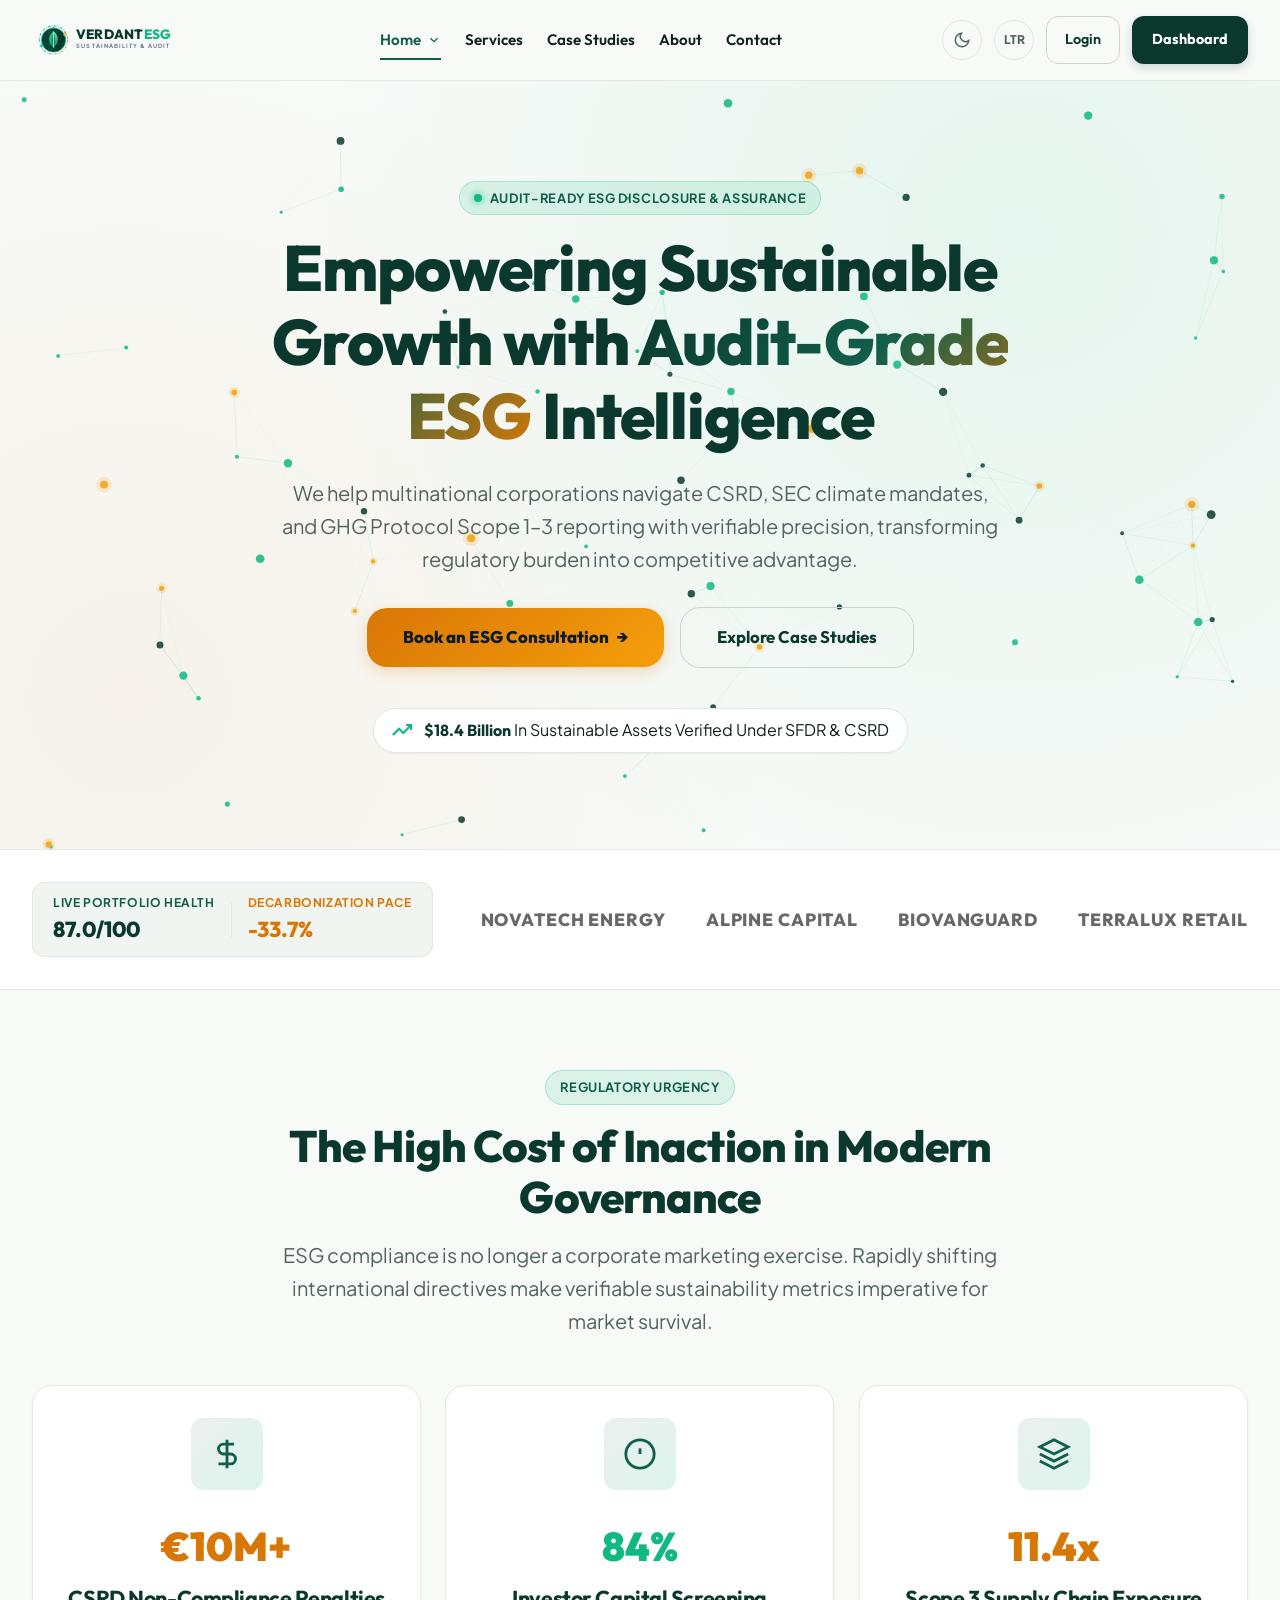
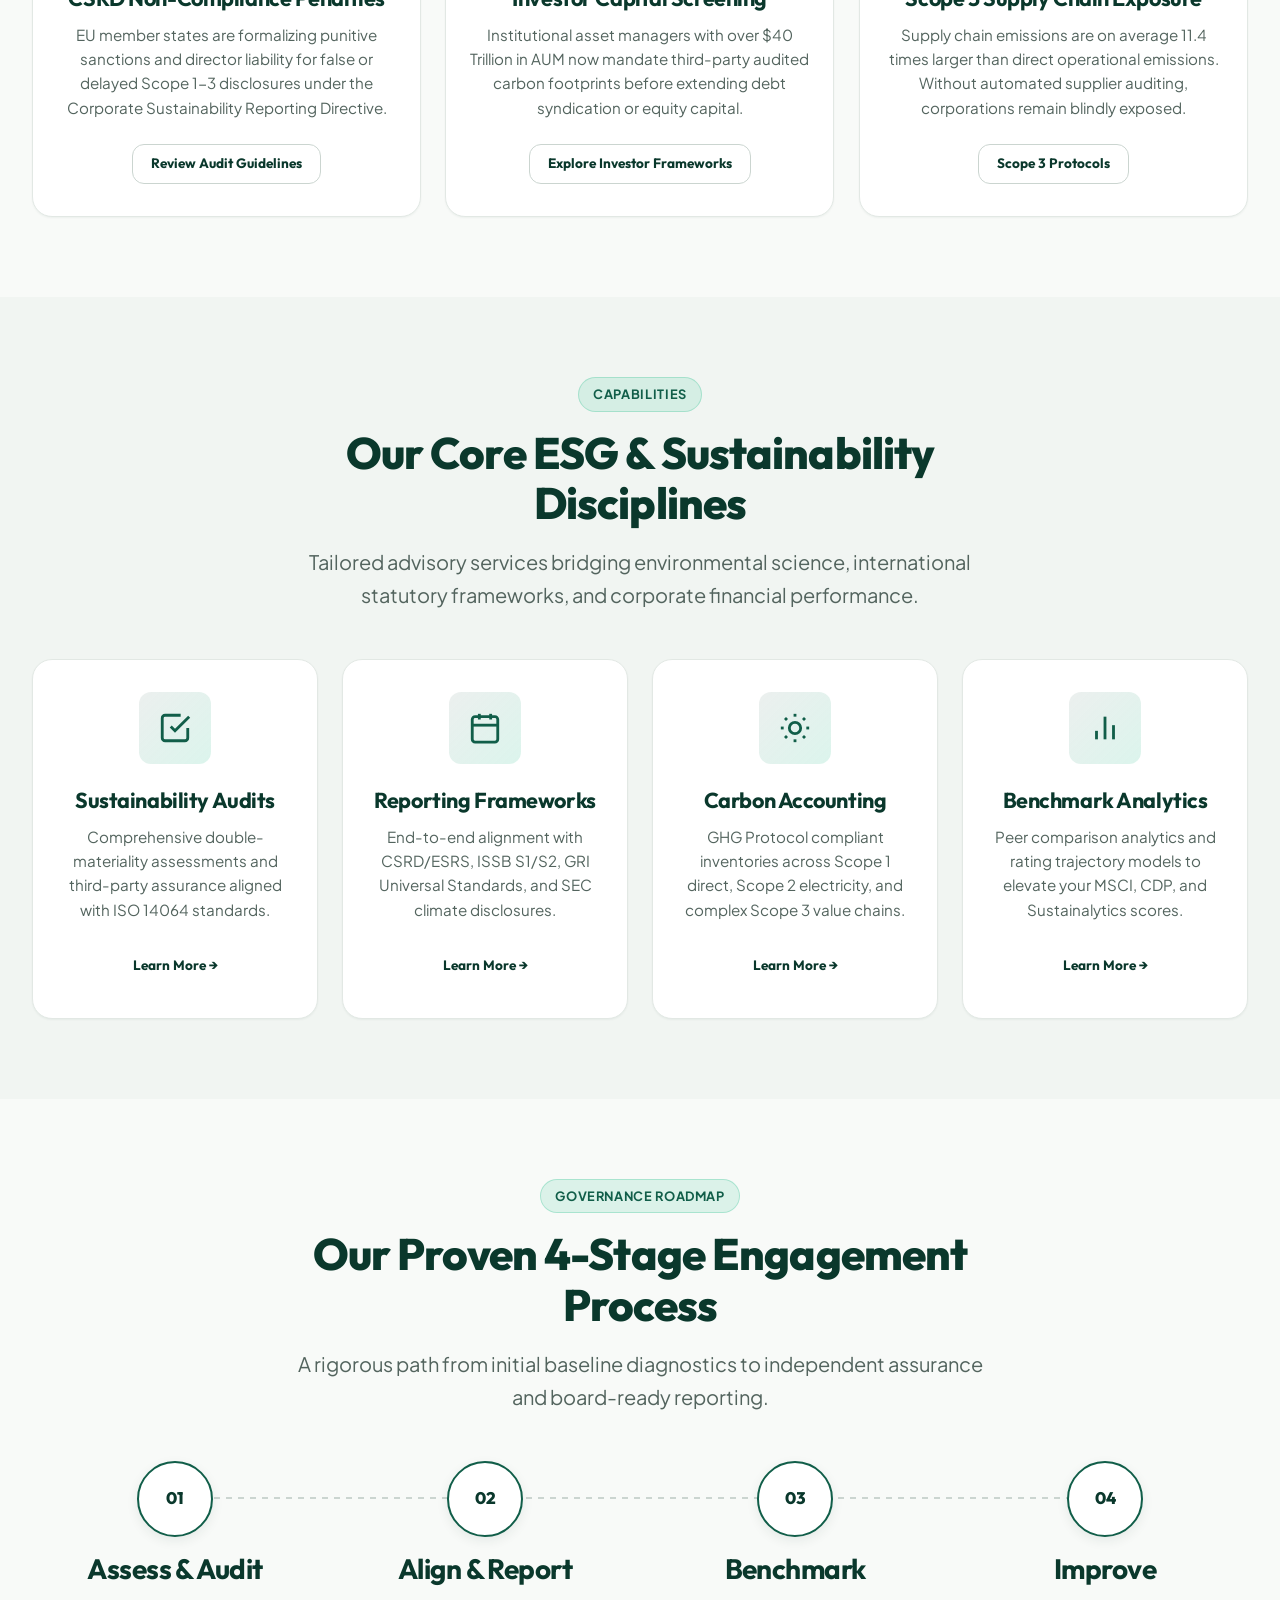
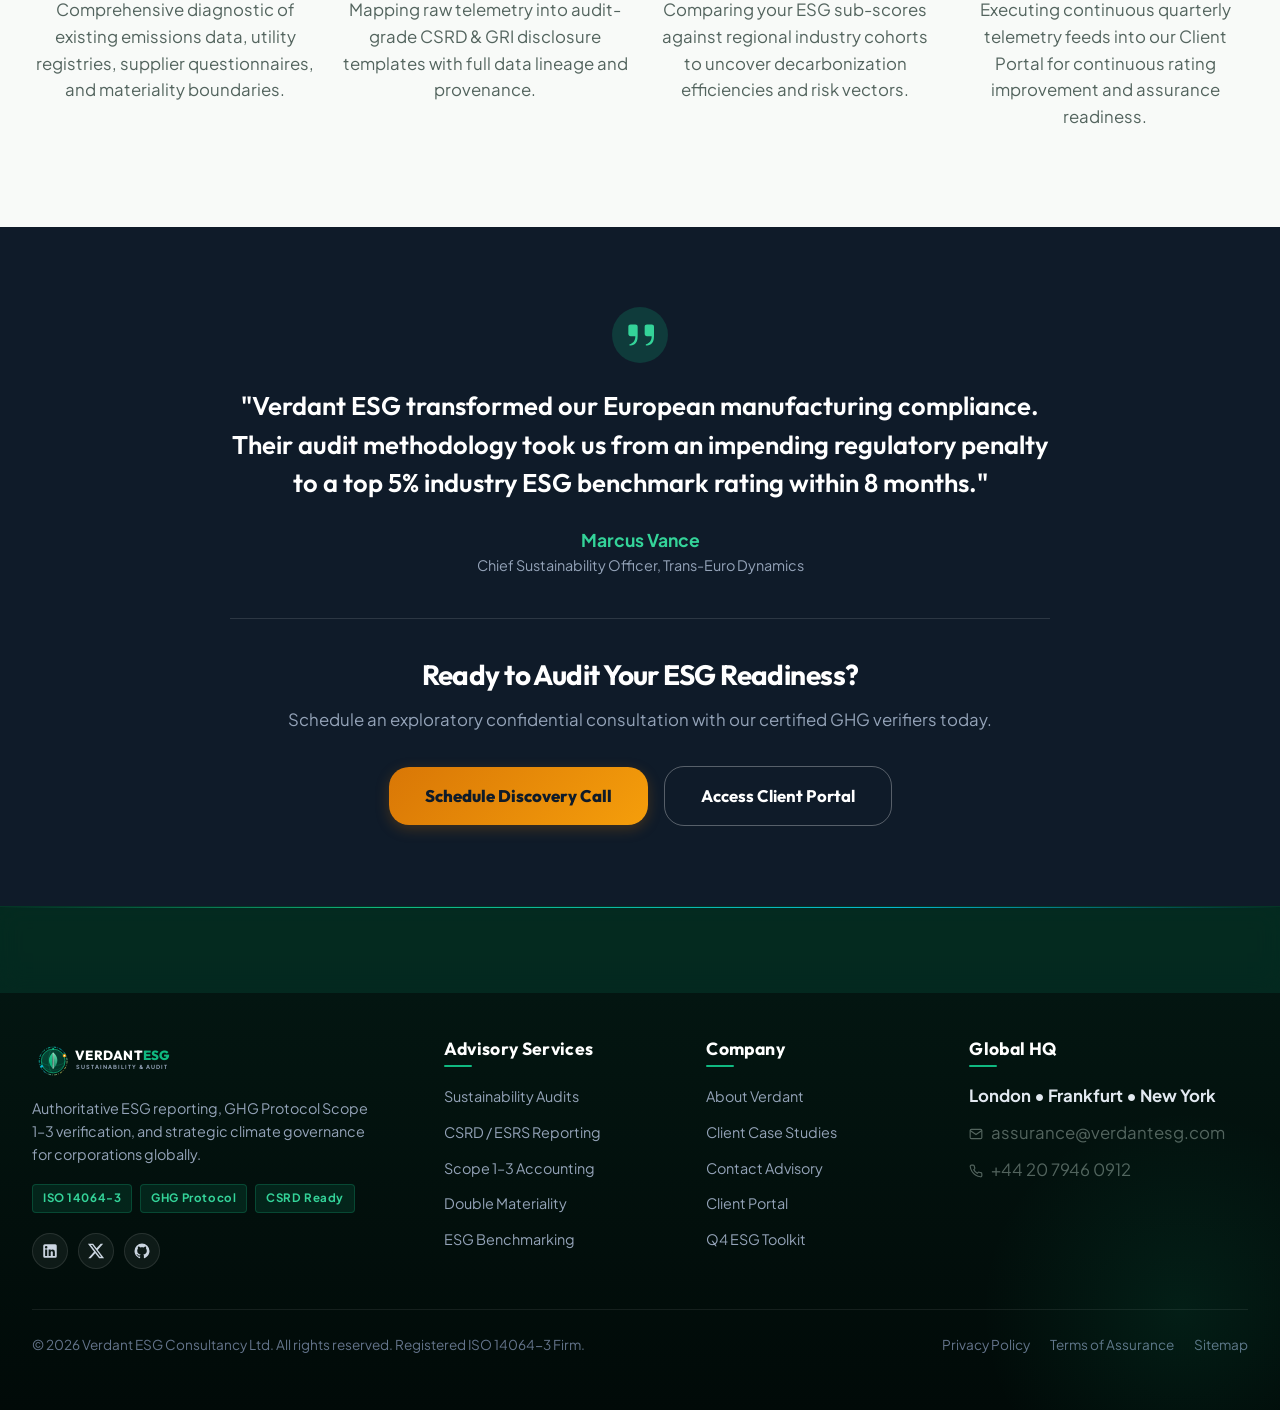
==== index.html @ 06926736 "1" ====
<!DOCTYPE html>
<html lang="en">
<head>
  <meta charset="UTF-8">
  <meta name="viewport" content="width=device-width, initial-scale=1.0">
  <title>Verdant ESG — Sustainability Auditing &amp; Corporate Climate Reporting</title>
  <meta name="description" content="Verdant ESG provides audit-grade sustainability reporting, GHG Protocol Scope 1-3 carbon accounting, CSRD compliance, and ESG rating enhancement for global enterprises.">
  <meta name="keywords" content="ESG consultancy, sustainability audit, CSRD reporting, carbon accounting, GHG protocol, ESG rating">
  
  <!-- Favicon & Brand Icons -->
  <link rel="icon" type="image/png" href="assets/images/logo.png">
  
  <!-- CSS Stylesheets -->
  <link rel="stylesheet" href="assets/css/style.css">
  <link rel="stylesheet" href="assets/css/dark-mode.css">
  <link rel="stylesheet" href="assets/css/rtl.css">
  
  <!-- JSON-LD Structured Data for ProfessionalService -->
  <script type="application/ld+json">
  {
    "@context": "https://schema.org",
    "@type": "ProfessionalService",
    "name": "Verdant ESG Consultancy",
    "image": "assets/images/hero_boardroom.jpg",
    "description": "Global ESG and sustainability reporting consultancy specializing in CSRD, SEC climate disclosure, and GHG Protocol assurance.",
    "address": {
      "@type": "PostalAddress",
      "addressLocality": "London",
      "addressCountry": "UK"
    },
    "serviceType": ["Sustainability Audits", "CSRD Framework Alignment", "Scope 1-3 Carbon Accounting", "ESG Benchmark Analytics"]
  }
  </script>
</head>
<body>

  <!-- ========================================================================
       1. STRICT NAVBAR: MAX 4-5 LINKS + LOGIN + DASHBOARD CTA
       ======================================================================== -->
  <header class="site-header" id="mainHeader">
    <div class="container navbar">
      <!-- Brand Logo -->
      <a href="index.html" class="navbar-brand" aria-label="Verdant ESG Home">
        <svg viewBox="0 0 280 64" width="180" height="42" fill="none" xmlns="http://www.w3.org/2000/svg">
          <defs>
            <linearGradient id="hdrGlobeGrad" x1="0" y1="0" x2="44" y2="44" gradientUnits="userSpaceOnUse">
              <stop offset="0%" stop-color="#064E3B"/>
              <stop offset="100%" stop-color="#022C22"/>
            </linearGradient>
            <linearGradient id="hdrLeaf1" x1="12" y1="8" x2="32" y2="36" gradientUnits="userSpaceOnUse">
              <stop offset="0%" stop-color="#34D399"/>
              <stop offset="50%" stop-color="#10B981"/>
              <stop offset="100%" stop-color="#059669"/>
            </linearGradient>
            <linearGradient id="hdrLeaf2" x1="22" y1="8" x2="22" y2="36" gradientUnits="userSpaceOnUse">
              <stop offset="0%" stop-color="#6EE7B7"/>
              <stop offset="100%" stop-color="#047857"/>
            </linearGradient>
            <linearGradient id="hdrOrbitGrad" x1="0" y1="0" x2="44" y2="44" gradientUnits="userSpaceOnUse">
              <stop offset="0%" stop-color="#10B981"/>
              <stop offset="50%" stop-color="#06B6D4"/>
              <stop offset="100%" stop-color="#F59E0B"/>
            </linearGradient>
          </defs>
          <g transform="translate(10, 10)">
            <circle cx="22" cy="22" r="21" stroke="url(#hdrOrbitGrad)" stroke-width="1.5" stroke-dasharray="4 2 1 2" opacity="0.9"/>
            <ellipse cx="22" cy="22" rx="21" ry="8" stroke="#10B981" stroke-width="1" stroke-dasharray="2 3" transform="rotate(-25 22 22)" opacity="0.6"/>
            <circle cx="22" cy="22" r="18" fill="url(#hdrGlobeGrad)" stroke="#10B981" stroke-width="1"/>
            <path d="M 4 22 A 18 7 0 0 0 40 22" fill="none" stroke="#10B981" stroke-width="0.75" opacity="0.4"/>
            <path d="M 4 22 A 18 14 0 0 0 40 22" fill="none" stroke="#10B981" stroke-width="0.75" opacity="0.3"/>
            <path d="M 22 4 A 7 18 0 0 0 22 40" fill="none" stroke="#10B981" stroke-width="0.75" opacity="0.4"/>
            <path d="M 22 9 C 14 15 13 25 22 34 C 20 28 20 18 22 9 Z" fill="url(#hdrLeaf1)"/>
            <path d="M 22 9 C 30 15 31 25 22 34 C 24 28 24 18 22 9 Z" fill="url(#hdrLeaf2)"/>
            <path d="M 22 10 V 33" stroke="#ECFDF5" stroke-width="1.2" stroke-linecap="round"/>
            <circle cx="39" cy="14" r="2.5" fill="#F59E0B"/>
            <circle cx="39" cy="14" r="1" fill="#FFFFFF"/>
            <circle cx="5" cy="30" r="1.8" fill="#06B6D4"/>
            <circle cx="22" cy="4" r="1.5" fill="#10B981"/>
          </g>
          <text x="65" y="30" font-family="'Outfit', 'Inter', sans-serif" font-size="20" font-weight="800" fill="currentColor" letter-spacing="0.02em" class="brand-text-main">VERDANT<tspan fill="#10B981">ESG</tspan></text>
          <text x="66" y="44" font-family="'Plus Jakarta Sans', sans-serif" font-size="8.5" font-weight="700" fill="#64748B" letter-spacing="0.18em">SUSTAINABILITY &amp; AUDIT</text>
        </svg>
      </a>

      <!-- STRICT Nav Links (Max 4-5) -->
      <nav class="nav-menu" aria-label="Primary Navigation">
        <!-- Home Dropdown (To easily toggle between Home 1 & Home 2) -->
        <div class="nav-dropdown">
          <a href="index.html" class="nav-link active dropdown-trigger" aria-haspopup="true">
            Home
            <svg width="14" height="14" viewBox="0 0 24 24" fill="none" stroke="currentColor" stroke-width="2">
              <polyline points="6 9 12 15 18 9"></polyline>
            </svg>
          </a>
          <div class="dropdown-menu">
            <a href="index.html" class="dropdown-item active">Home 1</a>
            <a href="home-2.html" class="dropdown-item">Home 2</a>
          </div>
        </div>

        <a href="services.html" class="nav-link">Services</a>
        <a href="case-studies.html" class="nav-link">Case Studies</a>
        <a href="about.html" class="nav-link">About</a>
        <a href="contact.html" class="nav-link">Contact</a>
      </nav>

      <!-- Distinct Action Buttons -->
      <div class="nav-actions">
        <!-- Theme Switch -->
        <button class="utility-btn js-theme-toggle" aria-label="Toggle Theme" title="Toggle Light/Dark Theme">
          <svg class="icon-moon" width="18" height="18" viewBox="0 0 24 24" fill="none" stroke="currentColor" stroke-width="2">
            <path d="M21 12.79A9 9 0 1 1 11.21 3 7 7 0 0 0 21 12.79z"></path>
          </svg>
          <svg class="icon-sun" width="18" height="18" viewBox="0 0 24 24" fill="none" stroke="currentColor" stroke-width="2" style="display:none;">
            <circle cx="12" cy="12" r="5"></circle>
            <line x1="12" y1="1" x2="12" y2="3"></line>
            <line x1="12" y1="21" x2="12" y2="23"></line>
            <line x1="4.22" y1="4.22" x2="5.64" y2="5.64"></line>
            <line x1="18.36" y1="18.36" x2="19.78" y2="19.78"></line>
            <line x1="1" y1="12" x2="3" y2="12"></line>
            <line x1="21" y1="12" x2="23" y2="12"></line>
            <line x1="4.22" y1="19.78" x2="5.64" y2="18.36"></line>
            <line x1="18.36" y1="5.64" x2="19.78" y2="4.22"></line>
          </svg>
        </button>

        <!-- RTL Switch -->
        <button class="utility-btn js-rtl-toggle" aria-label="Toggle RTL" title="Toggle RTL Layout" style="font-weight: 800; font-size: 0.75rem;">
          LTR
        </button>

        <!-- Ghost Login -->
        <a href="login.html" class="btn btn-login">Login</a>

        <!-- Solid Dashboard CTA -->
        <a href="dashboard.html" class="btn btn-dashboard">Dashboard</a>

        <!-- Mobile Hamburger -->
        <button class="hamburger-btn" aria-label="Open Mobile Menu" aria-expanded="false">
          <span></span>
          <span></span>
          <span></span>
        </button>
      </div>
    </div>
  </header>

  <!-- Mobile Drawer Backdrop -->
  <div class="mobile-drawer-backdrop" id="mobileDrawerBackdrop">
    <div class="mobile-drawer" role="dialog" aria-modal="true" aria-label="Navigation Drawer">
      <div class="mobile-drawer-header">
        <span style="font-family: var(--font-display); font-weight: 800; color: var(--color-primary);">VERDANT ESG</span>
        <button class="utility-btn js-drawer-close" aria-label="Close Menu">✕</button>
      </div>
      <div class="mobile-nav-links">
        <a href="index.html" class="mobile-nav-link">Home (Version 1)</a>
        <a href="home-2.html" class="mobile-nav-link">Home (Version 2)</a>
        <a href="services.html" class="mobile-nav-link">Services</a>
        <a href="case-studies.html" class="mobile-nav-link">Case Studies</a>
        <a href="about.html" class="mobile-nav-link">About Us</a>
        <a href="contact.html" class="mobile-nav-link">Contact</a>
      </div>
      <!-- Pinned Bottom Buttons -->
      <div class="mobile-drawer-footer">
        <a href="login.html" class="btn btn-outline" style="width: 100%;">Client Login</a>
        <a href="dashboard.html" class="btn btn-primary" style="width: 100%;">Client Dashboard</a>
      </div>
    </div>
  </div>

  <main>
    <!-- ========================================================================
         SECTION 1: HERO (FULL-BLEED DATA/IMPACT HEADLINE + 3D CARBON CANVAS)
         ======================================================================== -->
    <section class="hero-home-1">
      <div class="hero-canvas-container">
        <canvas id="carbonCanvas" class="hero-canvas"></canvas>
      </div>

      <div class="container hero-content">
        <div class="badge">
          <span class="badge-dot"></span>
          Audit-Ready ESG Disclosure &amp; Assurance
        </div>

        <h1>
          Empowering Sustainable Growth with <span class="text-gradient">Audit-Grade ESG</span> Intelligence
        </h1>

        <p class="lead-text" style="margin-left: auto; margin-right: auto;">
          We help multinational corporations navigate CSRD, SEC climate mandates, and GHG Protocol Scope 1–3 reporting with verifiable precision, transforming regulatory burden into competitive advantage.
        </p>

        <div class="btn-group">
          <a href="contact.html" class="btn btn-accent btn-lg">
            Book an ESG Consultation
            <span class="icon-arrow-right">→</span>
          </a>
          <a href="case-studies.html" class="btn btn-outline btn-lg">
            Explore Case Studies
          </a>
        </div>

        <!-- Dynamic ESG Impact Badge -->
        <div class="hero-stats-badge">
          <svg width="20" height="20" viewBox="0 0 24 24" fill="none" stroke="#10B981" stroke-width="2.5">
            <polyline points="23 6 13.5 15.5 8.5 10.5 1 18"></polyline>
            <polyline points="17 6 23 6 23 12"></polyline>
          </svg>
          <span>
            <strong>$18.4 Billion</strong> In Sustainable Assets Verified Under SFDR &amp; CSRD
          </span>
        </div>
      </div>
    </section>

    <!-- ========================================================================
         SECTION 2: TRUST BAR / CLIENT LOGOS + ESG SCORE TICKER
         ======================================================================== -->
    <section class="trust-bar" aria-label="Trust & Industry Verification">
      <div class="container trust-wrapper">
        <!-- Live-feeling ESG Score Ticker -->
        <div class="trust-ticker">
          <div style="display: flex; flex-direction: column;">
            <span style="font-size: 0.75rem; text-transform: uppercase; font-weight: 700; color: var(--color-primary-light); letter-spacing: 0.05em;">Live Portfolio Health</span>
            <span class="ticker-val" data-counter="88.4" data-decimals="1" data-suffix="/100">88.4/100</span>
          </div>
          <div style="height: 36px; width: 1px; background: var(--color-border);"></div>
          <div style="display: flex; flex-direction: column;">
            <span style="font-size: 0.75rem; text-transform: uppercase; font-weight: 700; color: var(--color-accent); letter-spacing: 0.05em;">Decarbonization Pace</span>
            <span class="ticker-val" style="color: var(--color-accent);" data-counter="34.2" data-decimals="1" data-prefix="-" data-suffix="%">-34.2%</span>
          </div>
        </div>

        <!-- Industry Client Placeholders -->
        <div class="trust-logos">
          <div class="logo-item">NOVATECH ENERGY</div>
          <div class="logo-item">ALPINE CAPITAL</div>
          <div class="logo-item">BIOVANGUARD</div>
          <div class="logo-item">TERRALUX RETAIL</div>
        </div>
      </div>
    </section>

    <!-- ========================================================================
         SECTION 3: WHY ESG COMPLIANCE MATTERS (3D TILT STAT CARDS)
         ======================================================================== -->
    <section class="section">
      <div class="container">
        <div class="section-header">
          <div class="badge">Regulatory Urgency</div>
          <h2>The High Cost of Inaction in Modern Governance</h2>
          <p class="lead-text" style="margin-left: auto; margin-right: auto;">
            ESG compliance is no longer a corporate marketing exercise. Rapidly shifting international directives make verifiable sustainability metrics imperative for market survival.
          </p>
        </div>

        <div class="card-grid card-grid-3">
          <!-- Stat Card 1 -->
          <div class="esg-card tilt-card">
            <div class="card-icon">
              <svg viewBox="0 0 24 24" fill="none" stroke="currentColor" stroke-width="2">
                <path d="M12 2v20M17 5H9.5a3.5 3.5 0 0 0 0 7h5a3.5 3.5 0 0 1 0 7H6"></path>
              </svg>
            </div>
            <div style="font-family: var(--font-display); font-size: 2.5rem; font-weight: 900; color: var(--color-accent); margin-bottom: 8px;">
              €10M+
            </div>
            <h3>CSRD Non-Compliance Penalties</h3>
            <p>
              EU member states are formalizing punitive sanctions and director liability for false or delayed Scope 1-3 disclosures under the Corporate Sustainability Reporting Directive.
            </p>
            <a href="services.html" class="btn btn-outline btn-sm">Review Audit Guidelines</a>
          </div>

          <!-- Stat Card 2 -->
          <div class="esg-card tilt-card">
            <div class="card-icon">
              <svg viewBox="0 0 24 24" fill="none" stroke="currentColor" stroke-width="2">
                <circle cx="12" cy="12" r="10"></circle>
                <line x1="12" y1="8" x2="12" y2="12"></line>
                <line x1="12" y1="16" x2="12.01" y2="16"></line>
              </svg>
            </div>
            <div style="font-family: var(--font-display); font-size: 2.5rem; font-weight: 900; color: var(--color-primary-glow); margin-bottom: 8px;">
              84%
            </div>
            <h3>Investor Capital Screening</h3>
            <p>
              Institutional asset managers with over $40 Trillion in AUM now mandate third-party audited carbon footprints before extending debt syndication or equity capital.
            </p>
            <a href="services.html" class="btn btn-outline btn-sm">Explore Investor Frameworks</a>
          </div>

          <!-- Stat Card 3 -->
          <div class="esg-card tilt-card">
            <div class="card-icon">
              <svg viewBox="0 0 24 24" fill="none" stroke="currentColor" stroke-width="2">
                <polygon points="12 2 2 7 12 12 22 7 12 2"></polygon>
                <polyline points="2 17 12 22 22 17"></polyline>
                <polyline points="2 12 12 17 22 12"></polyline>
              </svg>
            </div>
            <div style="font-family: var(--font-display); font-size: 2.5rem; font-weight: 900; color: var(--color-accent); margin-bottom: 8px;">
              11.4x
            </div>
            <h3>Scope 3 Supply Chain Exposure</h3>
            <p>
              Supply chain emissions are on average 11.4 times larger than direct operational emissions. Without automated supplier auditing, corporations remain blindly exposed.
            </p>
            <a href="services.html" class="btn btn-outline btn-sm">Scope 3 Protocols</a>
          </div>
        </div>
      </div>
    </section>

    <!-- ========================================================================
         SECTION 4: CORE EXPERTISE (3D TILT CARDS, CENTER-ALIGNED)
         ======================================================================== -->
    <section class="section section-subtle">
      <div class="container">
        <div class="section-header">
          <div class="badge">Capabilities</div>
          <h2>Our Core ESG &amp; Sustainability Disciplines</h2>
          <p class="lead-text" style="margin-left: auto; margin-right: auto;">
            Tailored advisory services bridging environmental science, international statutory frameworks, and corporate financial performance.
          </p>
        </div>

        <div class="card-grid card-grid-4">
          <!-- Card 1 -->
          <div class="esg-card tilt-card">
            <div class="card-icon">
              <svg viewBox="0 0 24 24" fill="none" stroke="currentColor" stroke-width="2">
                <path d="M9 11l3 3L22 4"></path>
                <path d="M21 12v7a2 2 0 0 1-2 2H5a2 2 0 0 1-2-2V5a2 2 0 0 1 2-2h11"></path>
              </svg>
            </div>
            <h3>Sustainability Audits</h3>
            <p>Comprehensive double-materiality assessments and third-party assurance aligned with ISO 14064 standards.</p>
            <a href="services.html" class="btn btn-ghost btn-sm">Learn More →</a>
          </div>

          <!-- Card 2 -->
          <div class="esg-card tilt-card">
            <div class="card-icon">
              <svg viewBox="0 0 24 24" fill="none" stroke="currentColor" stroke-width="2">
                <rect x="3" y="4" width="18" height="18" rx="2" ry="2"></rect>
                <line x1="16" y1="2" x2="16" y2="6"></line>
                <line x1="8" y1="2" x2="8" y2="6"></line>
                <line x1="3" y1="10" x2="21" y2="10"></line>
              </svg>
            </div>
            <h3>Reporting Frameworks</h3>
            <p>End-to-end alignment with CSRD/ESRS, ISSB S1/S2, GRI Universal Standards, and SEC climate disclosures.</p>
            <a href="services.html" class="btn btn-ghost btn-sm">Learn More →</a>
          </div>

          <!-- Card 3 -->
          <div class="esg-card tilt-card">
            <div class="card-icon">
              <svg viewBox="0 0 24 24" fill="none" stroke="currentColor" stroke-width="2">
                <circle cx="12" cy="12" r="4"></circle>
                <path d="M12 2v2"></path>
                <path d="M12 20v2"></path>
                <path d="M4.93 4.93l1.41 1.41"></path>
                <path d="M17.66 17.66l1.41 1.41"></path>
                <path d="M2 12h2"></path>
                <path d="M20 12h2"></path>
                <path d="M6.34 17.66l-1.41 1.41"></path>
                <path d="M19.07 4.93l-1.41 1.41"></path>
              </svg>
            </div>
            <h3>Carbon Accounting</h3>
            <p>GHG Protocol compliant inventories across Scope 1 direct, Scope 2 electricity, and complex Scope 3 value chains.</p>
            <a href="services.html" class="btn btn-ghost btn-sm">Learn More →</a>
          </div>

          <!-- Card 4 -->
          <div class="esg-card tilt-card">
            <div class="card-icon">
              <svg viewBox="0 0 24 24" fill="none" stroke="currentColor" stroke-width="2">
                <line x1="18" y1="20" x2="18" y2="10"></line>
                <line x1="12" y1="20" x2="12" y2="4"></line>
                <line x1="6" y1="20" x2="6" y2="14"></line>
              </svg>
            </div>
            <h3>Benchmark Analytics</h3>
            <p>Peer comparison analytics and rating trajectory models to elevate your MSCI, CDP, and Sustainalytics scores.</p>
            <a href="services.html" class="btn btn-ghost btn-sm">Learn More →</a>
          </div>
        </div>
      </div>
    </section>

    <!-- ========================================================================
         SECTION 5: PROCESS / HOW WE WORK (TIMELINE)
         ======================================================================== -->
    <section class="section">
      <div class="container">
        <div class="section-header">
          <div class="badge">Governance Roadmap</div>
          <h2>Our Proven 4-Stage Engagement Process</h2>
          <p class="lead-text" style="margin-left: auto; margin-right: auto;">
            A rigorous path from initial baseline diagnostics to independent assurance and board-ready reporting.
          </p>
        </div>

        <div class="timeline-process">
          <!-- Step 1 -->
          <div class="timeline-step">
            <div class="step-num">01</div>
            <h3>Assess &amp; Audit</h3>
            <p>Comprehensive diagnostic of existing emissions data, utility registries, supplier questionnaires, and materiality boundaries.</p>
          </div>

          <!-- Step 2 -->
          <div class="timeline-step">
            <div class="step-num">02</div>
            <h3>Align &amp; Report</h3>
            <p>Mapping raw telemetry into audit-grade CSRD &amp; GRI disclosure templates with full data lineage and provenance.</p>
          </div>

          <!-- Step 3 -->
          <div class="timeline-step">
            <div class="step-num">03</div>
            <h3>Benchmark</h3>
            <p>Comparing your ESG sub-scores against regional industry cohorts to uncover decarbonization efficiencies and risk vectors.</p>
          </div>

          <!-- Step 4 -->
          <div class="timeline-step">
            <div class="step-num">04</div>
            <h3>Improve</h3>
            <p>Executing continuous quarterly telemetry feeds into our Client Portal for continuous rating improvement and assurance readiness.</p>
          </div>
        </div>
      </div>
    </section>

    <!-- ========================================================================
         SECTION 6: CTA + TESTIMONIAL STRIP
         ======================================================================== -->
    <section class="section section-dark">
      <div class="container">
        <div style="max-width: 820px; margin: 0 auto; text-align: center;">
          <!-- Quote Icon -->
          <div style="width: 56px; height: 56px; border-radius: 50%; background: rgba(16, 185, 129, 0.2); display: flex; align-items: center; justify-content: center; margin: 0 auto 24px auto;">
            <svg width="28" height="28" viewBox="0 0 24 24" fill="#34D399">
              <path d="M3 21c3 0 7-1 7-8V5c0-1.25-.75-2-2-2H4c-1.25 0-2 .75-2 2v6c0 1.25.75 2 2 2h4c0 4-2 6-5 7v1zm14 0c3 0 7-1 7-8V5c0-1.25-.75-2-2-2h-4c-1.25 0-2 .75-2 2v6c0 1.25.75 2 2 2h4c0 4-2 6-5 7v1z"/>
            </svg>
          </div>

          <blockquote style="font-size: clamp(1.25rem, 2vw, 1.65rem); font-family: var(--font-display); font-weight: 600; line-height: 1.5; color: #FFFFFF; margin-bottom: 24px;">
            "Verdant ESG transformed our European manufacturing compliance. Their audit methodology took us from an impending regulatory penalty to a top 5% industry ESG benchmark rating within 8 months."
          </blockquote>

          <div style="margin-bottom: 40px;">
            <div style="font-weight: 700; color: #34D399; font-size: 1.1rem;">Marcus Vance</div>
            <div style="font-size: 0.9rem; color: #94A3B8;">Chief Sustainability Officer, Trans-Euro Dynamics</div>
          </div>

          <div style="border-top: 1px solid rgba(255, 255, 255, 0.12); padding-top: 40px;">
            <h3 style="color: #FFFFFF; margin-bottom: 16px;">Ready to Audit Your ESG Readiness?</h3>
            <p style="color: #94A3B8; margin-bottom: 32px;">Schedule an exploratory confidential consultation with our certified GHG verifiers today.</p>
            <div class="btn-group" style="justify-content: center;">
              <a href="contact.html" class="btn btn-accent btn-lg">Schedule Discovery Call</a>
              <a href="login.html" class="btn btn-outline btn-lg" style="border-color: rgba(255,255,255,0.3); color: #FFFFFF;">Access Client Portal</a>
            </div>
          </div>
        </div>
      </div>
    </section>
  </main>

  <!-- ========================================================================
       FOOTER
       ======================================================================== -->
    <footer class="site-footer">
    <div class="footer-top-bar">
      <div class="container footer-top-wrapper">
        <div class="footer-status-pill">
          <span class="status-dot"></span>
          <span>GHQ Engine: <strong>Live &amp; Verified</strong></span>
        </div>
        <div class="footer-newsletter-box">
          <div class="newsletter-text">
            <strong>Subscribe to ESG Regulatory Briefs</strong>
            <span>Monthly updates on EU CSRD, SEC &amp; ISSB frameworks.</span>
          </div>
          <form class="newsletter-form js-validate-form">
            <input type="email" placeholder="Enter work email..." required class="form-control footer-input">
            <button type="submit" class="btn btn-accent btn-sm">Subscribe</button>
          </form>
        </div>
      </div>
    </div>

    <div class="container footer-main">
      <div class="footer-grid">
        <!-- Brand Column -->
        <div class="footer-brand-col">
          <a href="index.html" class="navbar-brand footer-logo">
            <svg viewBox="0 0 280 64" width="160" height="38" fill="none" xmlns="http://www.w3.org/2000/svg">
          <defs>
            <linearGradient id="ftrGlobeGrad" x1="0" y1="0" x2="44" y2="44" gradientUnits="userSpaceOnUse">
              <stop offset="0%" stop-color="#064E3B"/>
              <stop offset="100%" stop-color="#022C22"/>
            </linearGradient>
            <linearGradient id="ftrLeaf1" x1="12" y1="8" x2="32" y2="36" gradientUnits="userSpaceOnUse">
              <stop offset="0%" stop-color="#34D399"/>
              <stop offset="50%" stop-color="#10B981"/>
              <stop offset="100%" stop-color="#059669"/>
            </linearGradient>
            <linearGradient id="ftrLeaf2" x1="22" y1="8" x2="22" y2="36" gradientUnits="userSpaceOnUse">
              <stop offset="0%" stop-color="#6EE7B7"/>
              <stop offset="100%" stop-color="#047857"/>
            </linearGradient>
            <linearGradient id="ftrOrbitGrad" x1="0" y1="0" x2="44" y2="44" gradientUnits="userSpaceOnUse">
              <stop offset="0%" stop-color="#10B981"/>
              <stop offset="50%" stop-color="#06B6D4"/>
              <stop offset="100%" stop-color="#F59E0B"/>
            </linearGradient>
          </defs>
          <g transform="translate(10, 10)">
            <circle cx="22" cy="22" r="21" stroke="url(#ftrOrbitGrad)" stroke-width="1.5" stroke-dasharray="4 2 1 2" opacity="0.9"/>
            <ellipse cx="22" cy="22" rx="21" ry="8" stroke="#10B981" stroke-width="1" stroke-dasharray="2 3" transform="rotate(-25 22 22)" opacity="0.6"/>
            <circle cx="22" cy="22" r="18" fill="url(#ftrGlobeGrad)" stroke="#10B981" stroke-width="1"/>
            <path d="M 4 22 A 18 7 0 0 0 40 22" fill="none" stroke="#10B981" stroke-width="0.75" opacity="0.4"/>
            <path d="M 4 22 A 18 14 0 0 0 40 22" fill="none" stroke="#10B981" stroke-width="0.75" opacity="0.3"/>
            <path d="M 22 4 A 7 18 0 0 0 22 40" fill="none" stroke="#10B981" stroke-width="0.75" opacity="0.4"/>
            <path d="M 22 9 C 14 15 13 25 22 34 C 20 28 20 18 22 9 Z" fill="url(#ftrLeaf1)"/>
            <path d="M 22 9 C 30 15 31 25 22 34 C 24 28 24 18 22 9 Z" fill="url(#ftrLeaf2)"/>
            <path d="M 22 10 V 33" stroke="#ECFDF5" stroke-width="1.2" stroke-linecap="round"/>
            <circle cx="39" cy="14" r="2.5" fill="#F59E0B"/>
            <circle cx="39" cy="14" r="1" fill="#FFFFFF"/>
            <circle cx="5" cy="30" r="1.8" fill="#06B6D4"/>
            <circle cx="22" cy="4" r="1.5" fill="#10B981"/>
          </g>
          <text x="65" y="30" font-family="'Outfit', 'Inter', sans-serif" font-size="20" font-weight="800" fill="#FFFFFF" letter-spacing="0.02em">VERDANT<tspan fill="#10B981">ESG</tspan></text>
          <text x="66" y="44" font-family="'Plus Jakarta Sans', sans-serif" font-size="8.5" font-weight="700" fill="#94A3B8" letter-spacing="0.18em">SUSTAINABILITY &amp; AUDIT</text>
        </svg>
          </a>
          <p class="footer-desc">
            Authoritative ESG reporting, GHG Protocol Scope 1–3 verification, and strategic climate governance for corporations globally.
          </p>
          <div class="footer-badges">
            <span class="cert-badge">ISO 14064-3</span>
            <span class="cert-badge">GHG Protocol</span>
            <span class="cert-badge">CSRD Ready</span>
          </div>
          <div class="footer-socials">
            <a href="#" aria-label="LinkedIn" class="social-btn">
              <svg width="18" height="18" fill="currentColor" viewBox="0 0 24 24"><path d="M19 3a2 2 0 0 1 2 2v14a2 2 0 0 1-2 2H5a2 2 0 0 1-2-2V5a2 2 0 0 1 2-2h14m-.5 15.5v-5.3a3.26 3.26 0 0 0-3.26-3.26c-.85 0-1.84.52-2.28 1.3v-1.11h-2.79v8.37h2.79v-4.93c0-.77.62-1.4 1.39-1.4a1.4 1.4 0 0 1 1.4 1.4v4.93h2.75M6.88 8.56a1.68 1.68 0 0 0 1.68-1.68c0-.93-.75-1.69-1.68-1.69a1.69 1.69 0 0 0-1.69 1.69c0 .93.76 1.68 1.69 1.68m1.39 9.94v-8.37H5.5v8.37h2.77z"/></svg>
            </a>
            <a href="#" aria-label="Twitter/X" class="social-btn">
              <svg width="18" height="18" fill="currentColor" viewBox="0 0 24 24"><path d="M18.244 2.25h3.308l-7.227 8.26 8.502 11.24H16.17l-5.214-6.817L4.99 21.75H1.68l7.73-8.835L1.254 2.25H8.08l4.713 6.231zm-1.161 17.52h1.833L7.084 4.126H5.117z"/></svg>
            </a>
            <a href="#" aria-label="GitHub" class="social-btn">
              <svg width="18" height="18" fill="currentColor" viewBox="0 0 24 24"><path d="M12 2A10 10 0 0 0 2 12c0 4.42 2.87 8.17 6.84 9.5.5.08.66-.23.66-.5v-1.69c-2.77.6-3.36-1.34-3.36-1.34-.46-1.16-1.11-1.47-1.11-1.47-.91-.62.07-.6.07-.6 1 .07 1.53 1.03 1.53 1.03.87 1.52 2.34 1.07 2.91.83.1-.65.35-1.09.63-1.34-2.22-.25-4.55-1.11-4.55-4.92 0-1.11.38-2 1.03-2.71-.1-.25-.45-1.29.1-2.64 0 0 .84-.27 2.75 1.02.79-.22 1.65-.33 2.5-.33.85 0 1.71.11 2.5.33 1.91-1.29 2.75-1.02 2.75-1.02.55 1.35.2 2.39.1 2.64.65.71 1.03 1.6 1.03 2.71 0 3.82-2.34 4.66-4.57 4.91.36.31.69.92.69 1.85V21c0 .27.16.59.67.5C19.14 20.16 22 16.42 22 12A10 10 0 0 0 12 2z"/></svg>
            </a>
          </div>
        </div>

        <!-- Advisory Services -->
        <div class="footer-col">
          <h4 class="footer-heading">Advisory Services</h4>
          <ul class="footer-menu">
            <li><a href="services.html">Sustainability Audits</a></li>
            <li><a href="services.html">CSRD / ESRS Reporting</a></li>
            <li><a href="services.html">Scope 1–3 Accounting</a></li>
            <li><a href="services.html">Double Materiality</a></li>
            <li><a href="services.html">ESG Benchmarking</a></li>
          </ul>
        </div>

        <!-- Company -->
        <div class="footer-col">
          <h4 class="footer-heading">Company</h4>
          <ul class="footer-menu">
            <li><a href="about.html">About Verdant</a></li>
            <li><a href="case-studies.html">Client Case Studies</a></li>
            <li><a href="contact.html">Contact Advisory</a></li>
            <li><a href="login.html">Client Portal</a></li>
            <li><a href="coming-soon.html">Q4 ESG Toolkit</a></li>
          </ul>
        </div>

        <!-- Global HQ -->
        <div class="footer-col">
          <h4 class="footer-heading">Global HQ</h4>
          <div class="footer-contact-info">
            <p><strong>London • Frankfurt • New York</strong></p>
            <p><svg width="14" height="14" viewBox="0 0 24 24" fill="none" stroke="currentColor" stroke-width="2"><path d="M4 4h16c1.1 0 2 .9 2 2v12c0 1.1-.9 2-2 2H4c-1.1 0-2-.9-2-2V6c0-1.1.9-2 2-2z"></path><polyline points="22,6 12,13 2,6"></polyline></svg> assurance@verdantesg.com</p>
            <p><svg width="14" height="14" viewBox="0 0 24 24" fill="none" stroke="currentColor" stroke-width="2"><path d="M22 16.92v3a2 2 0 0 1-2.18 2 19.79 19.79 0 0 1-8.63-3.07 19.5 19.5 0 0 1-6-6 19.79 19.79 0 0 1-3.07-8.67A2 2 0 0 1 4.11 2h3a2 2 0 0 1 2 1.72 12.84 12.84 0 0 0 .7 2.81 2 2 0 0 1-.45 2.11L8.09 9.91a16 16 0 0 0 6 6l1.27-1.27a2 2 0 0 1 2.11-.45 12.84 12.84 0 0 0 2.81.7A2 2 0 0 1 22 16.92z"></path></svg> +44 20 7946 0912</p>
          </div>
        </div>
      </div>

      <div class="footer-bottom">
        <div class="footer-copy">
          &copy; 2026 Verdant ESG Consultancy Ltd. All rights reserved. Registered ISO 14064-3 Firm.
        </div>
        <div class="footer-bottom-links">
          <a href="404.html">Privacy Policy</a>
          <a href="404.html">Terms of Assurance</a>
          <a href="sitemap.xml">Sitemap</a>
          
        </div>
      </div>
    </div>
  </footer>

  <!-- Scripts -->
  <script src="assets/js/3d-effects.js"></script>
  <script src="assets/js/main.js"></script>
</body>
</html>
---- assets/css/style.css ----
/* ==========================================================================
   VERDANT ESG - SUSTAINABILITY & REPORTING CONSULTANCY DESIGN SYSTEM
   ========================================================================== */

@import url('https://fonts.googleapis.com/css2?family=Outfit:wght@400;500;600;700;800;900&family=Plus+Jakarta+Sans:ital,wght@0,400;0,500;0,600;0,700;1,400&display=swap');

:root {
  /* Core Brand Tokens */
  --color-primary: #0A382C;          /* Deep Forest Emerald */
  --color-primary-light: #115E49;    /* Vibrant Bio Green */
  --color-primary-glow: #10B981;     /* Active Bio Green Glow */
  --color-secondary: #0F1B29;        /* Slate Governance Navy */
  --color-secondary-light: #1E293B;  /* Slate Neutral */
  --color-accent: #D97706;           /* Warm Amber Action Gold */
  --color-accent-hover: #B45309;
  --color-accent-light: #FEF3C7;
  --color-accent-glow: #F59E0B;

  /* Surfaces & Backgrounds (Light Theme Default) */
  --color-bg: #F8FAF8;              /* Soft Organic Paper White */
  --color-surface: #FFFFFF;
  --color-surface-elevated: #FFFFFF;
  --color-surface-glass: rgba(255, 255, 255, 0.85);
  --color-surface-subtle: #F1F5F2;

  /* Text & Content */
  --color-text: #12201B;             /* Charcoal Deep Green */
  --color-text-muted: #53645E;       /* Muted Forest Gray */
  --color-text-subtle: #849690;
  --color-text-inverse: #FFFFFF;

  /* Borders & Dividers */
  --color-border: #E2E8E4;
  --color-border-hover: #CBD5D0;
  --color-border-focus: #10B981;

  /* Status Tokens */
  --color-success: #059669;
  --color-warning: #D97706;
  --color-error: #DC2626;
  --color-info: #0284C7;

  /* Typography */
  --font-display: 'Outfit', -apple-system, BlinkMacSystemFont, sans-serif;
  --font-body: 'Plus Jakarta Sans', -apple-system, BlinkMacSystemFont, sans-serif;

  /* Spacing Scale (8px base) */
  --space-1: 4px;
  --space-2: 8px;
  --space-3: 12px;
  --space-4: 16px;
  --space-5: 20px;
  --space-6: 24px;
  --space-8: 32px;
  --space-10: 40px;
  --space-12: 48px;
  --space-16: 64px;
  --space-20: 80px;
  --space-24: 96px;
  --space-32: 128px;

  /* Elevation Shadows */
  --shadow-sm: 0 1px 2px rgba(10, 56, 44, 0.05);
  --shadow-md: 0 4px 12px rgba(10, 56, 44, 0.08);
  --shadow-lg: 0 12px 32px rgba(10, 56, 44, 0.12);
  --shadow-xl: 0 20px 48px rgba(10, 56, 44, 0.16);
  --shadow-tilt: 0 25px 50px -12px rgba(10, 56, 44, 0.22);
  --shadow-inner: inset 0 2px 4px rgba(0, 0, 0, 0.04);

  /* Radii */
  --radius-sm: 6px;
  --radius-md: 12px;
  --radius-lg: 20px;
  --radius-xl: 28px;
  --radius-full: 9999px;

  /* Transitions */
  --transition-fast: 0.15s cubic-bezier(0.4, 0, 0.2, 1);
  --transition-normal: 0.25s cubic-bezier(0.4, 0, 0.2, 1);
  --transition-smooth: 0.4s cubic-bezier(0.16, 1, 0.3, 1);

  /* Container */
  --container-max: 1280px;
  --navbar-height: 80px;
}

/* ==========================================================================
   RESET & BASE STYLES
   ========================================================================== */
*, *::before, *::after {
  box-sizing: border-box;
  margin: 0;
  padding: 0;
}

html {
  font-size: 16px;
  scroll-behavior: smooth;
  -webkit-font-smoothing: antialiased;
  -moz-osx-font-smoothing: grayscale;
}

body {
  font-family: var(--font-body);
  background-color: var(--color-bg);
  color: var(--color-text);
  line-height: 1.6;
  min-height: 100vh;
  overflow-x: hidden;
  display: flex;
  flex-direction: column;
}

img, svg {
  max-width: 100%;
  height: auto;
  display: block;
}

a {
  color: inherit;
  text-decoration: none;
  transition: color var(--transition-fast);
}

button, input, select, textarea {
  font: inherit;
  color: inherit;
}

button {
  cursor: pointer;
  border: none;
  background: none;
}

ul, ol {
  list-style: none;
}

/* Typography Hierarchy */
h1, h2, h3, h4, h5, h6 {
  font-family: var(--font-display);
  color: var(--color-primary);
  line-height: 1.15;
  font-weight: 700;
  letter-spacing: -0.02em;
}

h1 {
  font-size: clamp(2.25rem, 4.5vw + 1rem, 4rem);
  font-weight: 800;
  margin-bottom: var(--space-6);
}

h2 {
  font-size: clamp(1.85rem, 3vw + 0.8rem, 2.75rem);
  font-weight: 800;
  margin-bottom: var(--space-4);
}

h3 {
  font-size: clamp(1.35rem, 2vw + 0.5rem, 1.75rem);
  font-weight: 700;
  margin-bottom: var(--space-3);
}

h4 {
  font-size: 1.2rem;
  font-weight: 600;
  margin-bottom: var(--space-2);
}

p {
  margin-bottom: var(--space-4);
  color: var(--color-text-muted);
  font-size: 1.05rem;
}

.lead-text {
  font-size: clamp(1.1rem, 1.2vw + 0.5rem, 1.25rem);
  line-height: 1.65;
  color: var(--color-text-muted);
  max-width: 720px;
}

.text-accent {
  color: var(--color-accent);
}

.text-gradient {
  background: linear-gradient(135deg, var(--color-primary) 0%, var(--color-primary-light) 50%, var(--color-accent) 100%);
  -webkit-background-clip: text;
  -webkit-text-fill-color: transparent;
}

.badge {
  display: inline-flex;
  align-items: center;
  gap: var(--space-2);
  padding: 6px 14px;
  border-radius: var(--radius-full);
  font-size: 0.8rem;
  font-weight: 700;
  letter-spacing: 0.05em;
  text-transform: uppercase;
  background-color: rgba(16, 185, 129, 0.12);
  color: var(--color-primary-light);
  border: 1px solid rgba(16, 185, 129, 0.25);
  margin-bottom: var(--space-4);
}

.badge-dot {
  width: 8px;
  height: 8px;
  border-radius: 50%;
  background-color: var(--color-primary-glow);
  box-shadow: 0 0 8px var(--color-primary-glow);
  animation: pulse-dot 2s infinite ease-in-out;
}

@keyframes pulse-dot {
  0%, 100% { transform: scale(1); opacity: 1; }
  50% { transform: scale(1.4); opacity: 0.6; }
}

/* ==========================================================================
   CONTAINER & LAYOUT
   ========================================================================== */
.container {
  width: 100%;
  max-width: var(--container-max);
  margin-left: auto;
  margin-right: auto;
  padding-left: var(--space-6);
  padding-right: var(--space-6);
}

.section {
  padding-top: var(--space-20);
  padding-bottom: var(--space-20);
  position: relative;
}

.section-subtle {
  background-color: var(--color-surface-subtle);
}

.section-dark {
  background-color: var(--color-secondary);
  color: #F8FAF9;
}
.section-dark h2, .section-dark h3, .section-dark h4 {
  color: #FFFFFF;
}
.section-dark p {
  color: #94A3B8;
}

.section-header {
  text-align: center;
  max-width: 760px;
  margin: 0 auto var(--space-12) auto;
}

.section-header.text-left {
  text-align: left;
  margin-left: 0;
}

/* ==========================================================================
   BUTTONS & CTAs
   ========================================================================== */
.btn {
  display: inline-flex;
  align-items: center;
  justify-content: center;
  gap: var(--space-2);
  padding: 12px 26px;
  font-family: var(--font-display);
  font-size: 0.95rem;
  font-weight: 700;
  border-radius: var(--radius-md);
  transition: all var(--transition-normal);
  text-decoration: none;
  min-height: 48px; /* Strict 44px+ touch target */
  min-width: 48px;
  position: relative;
  overflow: hidden;
  white-space: nowrap;
}

.btn:focus-visible {
  outline: 2px solid var(--color-primary-glow);
  outline-offset: 3px;
}

.btn-primary {
  background: linear-gradient(135deg, var(--color-primary) 0%, var(--color-primary-light) 100%);
  color: #FFFFFF;
  box-shadow: 0 4px 14px rgba(10, 56, 44, 0.25);
}

.btn-primary:hover {
  transform: translateY(-2px);
  box-shadow: 0 8px 20px rgba(10, 56, 44, 0.35);
  color: #FFFFFF;
}

.btn-accent {
  background: linear-gradient(135deg, var(--color-accent) 0%, var(--color-accent-glow) 100%);
  color: #0F1B29;
  font-weight: 800;
  box-shadow: 0 4px 14px rgba(217, 119, 6, 0.25);
}

.btn-accent:hover {
  transform: translateY(-2px);
  box-shadow: 0 8px 20px rgba(217, 119, 6, 0.4);
  color: #0F1B29;
}

.btn-outline {
  border: 1.5px solid var(--color-border-hover);
  background-color: transparent;
  color: var(--color-primary);
}

.btn-outline:hover {
  background-color: rgba(10, 56, 44, 0.05);
  border-color: var(--color-primary);
  transform: translateY(-2px);
}

.btn-ghost {
  background: transparent;
  color: var(--color-primary);
  border: 1.5px solid transparent;
}

.btn-ghost:hover {
  background-color: rgba(10, 56, 44, 0.06);
}

.btn-sm {
  padding: 8px 18px;
  font-size: 0.85rem;
  min-height: 40px;
}

.btn-lg {
  padding: 16px 36px;
  font-size: 1.05rem;
  border-radius: var(--radius-lg);
}

.btn-group {
  display: flex;
  align-items: center;
  gap: var(--space-4);
  flex-wrap: wrap;
}

/* ==========================================================================
   NAVBAR (STRICT: MAX 4-5 LINKS + LOGIN + DASHBOARD CTA)
   ========================================================================== */
.site-header {
  position: sticky;
  top: 0;
  z-index: 1000;
  width: 100%;
  background-color: rgba(248, 250, 248, 0.92);
  backdrop-filter: blur(14px);
  -webkit-backdrop-filter: blur(14px);
  border-bottom: 1px solid var(--color-border);
  transition: all var(--transition-normal);
}

.site-header.scrolled {
  background-color: rgba(255, 255, 255, 0.96);
  box-shadow: var(--shadow-md);
  border-bottom-color: transparent;
}

.navbar {
  display: flex;
  align-items: center;
  justify-content: space-between;
  height: var(--navbar-height);
}

.navbar-brand {
  display: flex;
  align-items: center;
  gap: var(--space-3);
  text-decoration: none;
  font-family: var(--font-display);
  font-size: 1.35rem;
  font-weight: 800;
  color: var(--color-primary);
  flex-shrink: 0;
}

.navbar-brand svg {
  height: 44px;
  width: auto;
}

/* Strict Max 4-5 Navigation Links */
.nav-menu {
  display: flex;
  align-items: center;
  gap: var(--space-8);
}

.nav-link {
  font-family: var(--font-display);
  font-size: 0.95rem;
  font-weight: 600;
  color: var(--color-text);
  padding: var(--space-2) 0;
  position: relative;
  transition: color var(--transition-fast);
}

.nav-link::after {
  content: '';
  position: absolute;
  bottom: 0;
  left: 0;
  width: 0%;
  height: 2px;
  background-color: var(--color-primary-light);
  transition: width var(--transition-normal);
}

.nav-link:hover, .nav-link.active {
  color: var(--color-primary-light);
}

.nav-link:hover::after, .nav-link.active::after {
  width: 100%;
}

/* Nav Dropdown for Home Options */
.nav-dropdown {
  position: relative;
}

.dropdown-trigger {
  display: flex;
  align-items: center;
  gap: 6px;
}

.dropdown-menu {
  position: absolute;
  top: 100%;
  left: 0;
  min-width: 110px;
  background-color: var(--color-surface);
  border: 1px solid var(--color-border);
  border-radius: var(--radius-md);
  box-shadow: var(--shadow-lg);
  padding: 4px;
  display: none;
  flex-direction: column;
  gap: 2px;
  z-index: 1010;
  animation: dropdown-fade 0.2s ease forwards;
}

.nav-dropdown:hover .dropdown-menu,
.nav-dropdown:focus-within .dropdown-menu {
  display: flex;
}

@keyframes dropdown-fade {
  from { opacity: 0; transform: translateY(6px); }
  to { opacity: 1; transform: translateY(0); }
}

.dropdown-item {
  padding: 6px 12px;
  border-radius: var(--radius-sm);
  font-size: 0.875rem;
  font-weight: 600;
  color: var(--color-text);
  display: block;
  white-space: nowrap;
  transition: background var(--transition-fast), color var(--transition-fast);
}

.dropdown-item.active,
.dropdown-item:hover {
  background-color: rgba(16, 185, 129, 0.12);
  color: var(--color-primary);
  font-weight: 700;
}

/* Distinct Action Buttons */
.nav-actions {
  display: flex;
  align-items: center;
  gap: var(--space-3);
}

.nav-actions .btn-login {
  border: 1.5px solid var(--color-border-hover);
  color: var(--color-primary);
  padding: 8px 18px;
  border-radius: var(--radius-md);
  font-weight: 600;
  font-size: 0.9rem;
}

.nav-actions .btn-login:hover {
  border-color: var(--color-primary);
  background-color: rgba(10, 56, 44, 0.05);
}

.nav-actions .btn-dashboard {
  background: var(--color-primary);
  color: #FFFFFF;
  padding: 8px 20px;
  border-radius: var(--radius-md);
  font-weight: 700;
  font-size: 0.9rem;
  box-shadow: 0 4px 10px rgba(10, 56, 44, 0.18);
}

.nav-actions .btn-dashboard:hover {
  background: var(--color-primary-light);
  transform: translateY(-1px);
}

/* Utility Controls (Theme & RTL) */
.utility-btn {
  width: 40px;
  height: 40px;
  border-radius: 50%;
  border: 1px solid var(--color-border);
  display: flex;
  align-items: center;
  justify-content: center;
  color: var(--color-text-muted);
  transition: all var(--transition-fast);
}

.utility-btn:hover {
  color: var(--color-primary);
  border-color: var(--color-primary);
  background-color: var(--color-surface-subtle);
}

/* Hamburger Trigger */
.hamburger-btn {
  display: none;
  flex-direction: column;
  justify-content: center;
  gap: 5px;
  width: 44px;
  height: 44px;
  padding: 10px;
  border-radius: var(--radius-md);
  border: 1px solid var(--color-border);
  background: transparent;
}

.hamburger-btn span {
  display: block;
  height: 2px;
  width: 100%;
  background-color: var(--color-primary);
  border-radius: 2px;
  transition: all var(--transition-fast);
}

/* Mobile Navigation Drawer */
.mobile-drawer-backdrop {
  position: fixed;
  inset: 0;
  background-color: rgba(15, 27, 41, 0.6);
  backdrop-filter: blur(6px);
  z-index: 1050;
  opacity: 0;
  visibility: hidden;
  transition: all var(--transition-smooth);
}

.mobile-drawer-backdrop.active {
  opacity: 1;
  visibility: visible;
}

.mobile-drawer {
  position: fixed;
  top: 0;
  right: -320px;
  width: 320px;
  max-width: 85vw;
  height: 100vh;
  background-color: var(--color-surface);
  z-index: 1060;
  box-shadow: var(--shadow-xl);
  display: flex;
  flex-direction: column;
  transition: transform var(--transition-smooth);
}

.mobile-drawer-backdrop.active .mobile-drawer {
  transform: translateX(-320px);
}

.mobile-drawer-header {
  display: flex;
  align-items: center;
  justify-content: space-between;
  padding: var(--space-6);
  border-bottom: 1px solid var(--color-border);
}

.mobile-nav-links {
  padding: var(--space-6);
  display: flex;
  flex-direction: column;
  gap: var(--space-4);
  flex-grow: 1;
  overflow-y: auto;
}

.mobile-nav-link {
  font-family: var(--font-display);
  font-size: 1.15rem;
  font-weight: 700;
  color: var(--color-text);
  padding: var(--space-2) 0;
  border-bottom: 1px solid var(--color-surface-subtle);
}

.mobile-drawer-footer {
  padding: var(--space-6);
  border-top: 1px solid var(--color-border);
  display: flex;
  flex-direction: column;
  gap: var(--space-3);
  background-color: var(--color-surface-subtle);
}

/* ==========================================================================
   CARDS STRICT SYSTEM:
   - ALL views: Icon + text MUST be center-aligned
   - 3D Tilt Card interaction with cursor perspective & watermark reveal
   ========================================================================== */
.card-grid {
  display: grid;
  gap: var(--space-6);
}

.card-grid-2 {
  grid-template-columns: repeat(2, 1fr);
}

.card-grid-3 {
  grid-template-columns: repeat(3, 1fr);
}

.card-grid-4 {
  grid-template-columns: repeat(4, 1fr);
}

/* Base Card with Center Alignment */
.esg-card {
  background-color: var(--color-surface);
  border: 1px solid var(--color-border);
  border-radius: var(--radius-lg);
  padding: var(--space-8) var(--space-6);
  box-shadow: var(--shadow-sm);
  transition: box-shadow var(--transition-normal), border-color var(--transition-normal);
  position: relative;
  overflow: hidden;
  display: flex;
  flex-direction: column;
  align-items: center;      /* STRICT CENTER ALIGNMENT */
  text-align: center;       /* STRICT CENTER ALIGNMENT */
  justify-content: flex-start;
  height: 100%;
}

/* 3D Tilt Card Attributes */
.tilt-card {
  transform-style: preserve-3d;
  transform: perspective(1000px) rotateX(0deg) rotateY(0deg) scale3d(1, 1, 1);
  will-change: transform;
}

.tilt-card:hover {
  border-color: rgba(16, 185, 129, 0.4);
  box-shadow: var(--shadow-tilt);
}

/* Tilt Inner Content Depth */
.tilt-card > * {
  transform: translateZ(24px);
  transition: transform 0.2s ease-out;
}

/* Card Icon Box */
.card-icon {
  width: 72px;
  height: 72px;
  border-radius: var(--radius-md);
  background: linear-gradient(135deg, rgba(10, 56, 44, 0.08) 0%, rgba(16, 185, 129, 0.15) 100%);
  display: flex;
  align-items: center;
  justify-content: center;
  color: var(--color-primary-light);
  margin-bottom: var(--space-6);
  position: relative;
  transition: transform var(--transition-normal), background var(--transition-normal);
}

.tilt-card:hover .card-icon {
  transform: translateZ(40px) scale(1.08);
  background: linear-gradient(135deg, var(--color-primary) 0%, var(--color-primary-light) 100%);
  color: #FFFFFF;
}

.card-icon svg {
  width: 34px;
  height: 34px;
}

/* Card Watermark Revealed on Tilt */
.card-watermark {
  position: absolute;
  bottom: -20px;
  right: -20px;
  width: 140px;
  height: 140px;
  background-image: url('../images/watermark_pattern.png');
  background-size: contain;
  background-repeat: no-repeat;
  opacity: 0;
  pointer-events: none;
  transition: opacity var(--transition-smooth), transform var(--transition-smooth);
  transform: translateZ(10px) rotate(15deg);
}

.tilt-card:hover .card-watermark {
  opacity: 0.12;
  transform: translateZ(15px) rotate(0deg) scale(1.1);
}

/* Card Glare Dynamic Sheen */
.card-glare {
  position: absolute;
  inset: 0;
  pointer-events: none;
  background: radial-gradient(circle 300px at var(--mouse-x, 50%) var(--mouse-y, 50%), rgba(255, 255, 255, 0.4), transparent 80%);
  opacity: 0;
  transition: opacity var(--transition-normal);
  border-radius: inherit;
}

.tilt-card:hover .card-glare {
  opacity: 1;
}

/* Card Typography */
.esg-card h3 {
  margin-bottom: var(--space-3);
  font-size: 1.35rem;
}

.esg-card p {
  font-size: 0.95rem;
  margin-bottom: var(--space-6);
  flex-grow: 1;
}

/* ==========================================================================
   HERO SECTIONS (HOME 1 vs HOME 2)
   ========================================================================== */

/* Home 1: Full-Bleed Impact Hero */
.hero-home-1 {
  position: relative;
  padding-top: calc(var(--space-20) + 20px);
  padding-bottom: var(--space-24);
  background: radial-gradient(circle at 80% 20%, rgba(16, 185, 129, 0.08) 0%, transparent 60%),
              radial-gradient(circle at 10% 80%, rgba(217, 119, 6, 0.06) 0%, transparent 50%),
              var(--color-bg);
  overflow: hidden;
}

.hero-canvas-container {
  position: absolute;
  inset: 0;
  pointer-events: auto;
  z-index: 1;
  opacity: 0.85;
}

.hero-canvas {
  width: 100%;
  height: 100%;
  display: block;
}

.hero-content {
  position: relative;
  z-index: 2;
  max-width: 860px;
  margin: 0 auto;
  text-align: center;
}

.hero-content .btn-group {
  justify-content: center;
  margin-top: var(--space-8);
}

.hero-stats-badge {
  display: inline-flex;
  align-items: center;
  gap: var(--space-3);
  background-color: var(--color-surface);
  border: 1px solid var(--color-border);
  padding: 8px 18px;
  border-radius: var(--radius-full);
  margin-top: var(--space-10);
  box-shadow: var(--shadow-sm);
}

.hero-stats-badge strong {
  color: var(--color-primary);
  font-family: var(--font-display);
}

/* Home 2: Split-Screen Gauge & Dial Hero */
.hero-home-2 {
  position: relative;
  padding-top: var(--space-16);
  padding-bottom: var(--space-20);
  background: radial-gradient(circle at 20% 30%, rgba(10, 56, 44, 0.06) 0%, transparent 70%),
              var(--color-bg);
}

.hero-split-grid {
  display: grid;
  grid-template-columns: 1.15fr 0.85fr;
  gap: var(--space-12);
  align-items: center;
}

.gauge-card {
  background-color: var(--color-surface);
  border: 1.5px solid var(--color-border);
  border-radius: var(--radius-xl);
  padding: var(--space-8);
  box-shadow: var(--shadow-xl);
  text-align: center;
  position: relative;
  overflow: hidden;
}

.dial-wrapper {
  position: relative;
  width: 240px;
  height: 240px;
  margin: 0 auto var(--space-6) auto;
}

.dial-center {
  position: absolute;
  inset: 0;
  display: flex;
  flex-direction: column;
  align-items: center;
  justify-content: center;
}

.dial-score {
  font-family: var(--font-display);
  font-size: 3.25rem;
  font-weight: 900;
  color: var(--color-primary);
  line-height: 1;
}

.dial-tier {
  font-size: 0.9rem;
  font-weight: 700;
  letter-spacing: 0.1em;
  color: var(--color-primary-glow);
  text-transform: uppercase;
}

.gauge-slider-box {
  margin-top: var(--space-6);
  text-align: left;
}

.gauge-slider-box label {
  display: flex;
  justify-content: space-between;
  font-size: 0.85rem;
  font-weight: 600;
  color: var(--color-text-muted);
  margin-bottom: var(--space-2);
}

.esg-slider {
  width: 100%;
  accent-color: var(--color-primary-glow);
  height: 6px;
  cursor: pointer;
}

/* ==========================================================================
   TRUST BAR & ESG SCORE TICKER
   ========================================================================== */
.trust-bar {
  padding: var(--space-8) 0;
  border-top: 1px solid var(--color-border);
  border-bottom: 1px solid var(--color-border);
  background-color: var(--color-surface);
}

.trust-wrapper {
  display: flex;
  align-items: center;
  justify-content: space-between;
  flex-wrap: wrap;
  gap: var(--space-6);
}

.trust-ticker {
  display: flex;
  align-items: center;
  gap: var(--space-4);
  padding: 10px 20px;
  background-color: var(--color-surface-subtle);
  border-radius: var(--radius-md);
  border: 1px solid var(--color-border);
}

.ticker-val {
  font-family: var(--font-display);
  font-size: 1.35rem;
  font-weight: 800;
  color: var(--color-primary);
}

.trust-logos {
  display: flex;
  align-items: center;
  gap: var(--space-10);
  opacity: 0.65;
  filter: grayscale(100%);
  transition: opacity var(--transition-normal);
}

.trust-logos:hover {
  opacity: 0.9;
  filter: grayscale(30%);
}

.logo-item {
  font-family: var(--font-display);
  font-size: 1.1rem;
  font-weight: 800;
  letter-spacing: 0.05em;
  color: var(--color-secondary);
}

/* ==========================================================================
   PROCESS & TIMELINES
   ========================================================================== */
.timeline-process {
  display: grid;
  grid-template-columns: repeat(4, 1fr);
  gap: var(--space-6);
  position: relative;
  margin-top: var(--space-12);
}

.timeline-process::before {
  content: '';
  position: absolute;
  top: 36px;
  left: 10%;
  right: 10%;
  height: 2px;
  background: repeating-linear-gradient(90deg, var(--color-border-hover), var(--color-border-hover) 6px, transparent 6px, transparent 12px);
  z-index: 1;
}

.timeline-step {
  position: relative;
  z-index: 2;
  display: flex;
  flex-direction: column;
  align-items: center;
  text-align: center;
}

.step-num {
  width: 76px;
  height: 76px;
  min-width: 76px;
  min-height: 76px;
  border-radius: 50%;
  background-color: var(--color-surface);
  border: 2px solid var(--color-primary-light);
  display: flex;
  align-items: center;
  justify-content: center;
  font-family: var(--font-display);
  font-size: 1.05rem;
  font-weight: 800;
  color: var(--color-primary);
  margin-bottom: var(--space-4);
  box-shadow: var(--shadow-md);
  white-space: nowrap;
  padding: 0 4px;
  overflow: hidden;
  transition: transform var(--transition-fast), background var(--transition-fast);
}

.timeline-step:hover .step-num {
  transform: scale(1.1);
  background-color: var(--color-primary);
  color: #FFFFFF;
}

/* ==========================================================================
   NUMBERS & STATS STRIP
   ========================================================================== */
.stats-strip {
  background: linear-gradient(135deg, var(--color-primary) 0%, #06221A 100%);
  color: #FFFFFF;
  padding: var(--space-16) 0;
}

.stats-grid {
  display: grid;
  grid-template-columns: repeat(4, 1fr);
  gap: var(--space-8);
  text-align: center;
}

.stat-item h3 {
  font-size: clamp(2.25rem, 3.5vw, 3.5rem);
  color: #34D399;
  font-weight: 900;
  margin-bottom: var(--space-2);
}

.stat-item p {
  color: #CBD5E1;
  font-size: 0.95rem;
  font-weight: 600;
  text-transform: uppercase;
  letter-spacing: 0.05em;
  margin-bottom: 0;
}

/* ==========================================================================
   FRAMEWORK STEPPER & DIAGRAMS (HOME 2)
   ========================================================================== */
.framework-stepper {
  display: grid;
  grid-template-columns: 1fr 2fr;
  gap: var(--space-8);
  background-color: var(--color-surface);
  border: 1px solid var(--color-border);
  border-radius: var(--radius-xl);
  padding: var(--space-8);
  box-shadow: var(--shadow-lg);
}

.framework-nav {
  display: flex;
  flex-direction: column;
  gap: var(--space-3);
}

.framework-tab-btn {
  padding: var(--space-4) var(--space-5);
  border-radius: var(--radius-md);
  border: 1px solid var(--color-border);
  text-align: left;
  font-family: var(--font-display);
  font-weight: 700;
  font-size: 1.05rem;
  color: var(--color-text);
  background-color: var(--color-surface-subtle);
  transition: all var(--transition-fast);
  display: flex;
  align-items: center;
  justify-content: space-between;
}

.framework-tab-btn.active {
  background-color: var(--color-primary);
  color: #FFFFFF;
  border-color: var(--color-primary);
}

.framework-detail-panel {
  padding: var(--space-6);
  background-color: var(--color-surface-subtle);
  border-radius: var(--radius-lg);
  border: 1px solid var(--color-border);
  display: none;
}

.framework-detail-panel.active {
  display: block;
  animation: panel-fade 0.3s ease;
}

@keyframes panel-fade {
  from { opacity: 0; transform: translateY(6px); }
  to { opacity: 1; transform: translateY(0); }
}

/* ==========================================================================
   INDUSTRY TABS & CASE STUDIES GRID
   ========================================================================== */
.tab-filter-bar {
  display: flex;
  align-items: center;
  justify-content: center;
  gap: var(--space-3);
  margin-bottom: var(--space-10);
  flex-wrap: wrap;
}

.filter-pill {
  padding: 8px 20px;
  border-radius: var(--radius-full);
  border: 1px solid var(--color-border);
  background-color: var(--color-surface);
  color: var(--color-text-muted);
  font-weight: 600;
  font-size: 0.9rem;
  transition: all var(--transition-fast);
}

.filter-pill.active, .filter-pill:hover {
  background-color: var(--color-primary);
  color: #FFFFFF;
  border-color: var(--color-primary);
}

.case-card {
  background-color: var(--color-surface);
  border: 1px solid var(--color-border);
  border-radius: var(--radius-lg);
  overflow: hidden;
  box-shadow: var(--shadow-sm);
  transition: all var(--transition-normal);
  display: flex;
  flex-direction: column;
  height: 100%;
}

.case-card:hover {
  transform: translateY(-4px);
  box-shadow: var(--shadow-xl);
  border-color: rgba(16, 185, 129, 0.4);
}

.case-media {
  height: 200px;
  background-color: var(--color-secondary);
  position: relative;
  overflow: hidden;
  flex-shrink: 0;
}

.case-media img {
  width: 100%;
  height: 100%;
  object-fit: cover;
  transition: transform var(--transition-smooth);
}

.case-card:hover .case-media img {
  transform: scale(1.05);
}

.case-body {
  padding: var(--space-6);
  flex-grow: 1;
  display: flex;
  flex-direction: column;
  text-align: center;
  align-items: center;
}

.case-tag {
  font-size: 0.75rem;
  font-weight: 700;
  text-transform: uppercase;
  letter-spacing: 0.08em;
  color: var(--color-primary-light);
  margin-bottom: var(--space-2);
}

.case-body h3 {
  font-size: 1.25rem;
  font-weight: 800;
  line-height: 1.3;
  margin-top: 4px;
  margin-bottom: 12px;
  min-height: 3.2rem;
  display: flex;
  align-items: center;
  justify-content: center;
  text-align: center;
}

.case-body p {
  font-size: 0.9rem;
  line-height: 1.55;
  color: var(--color-text-muted);
  margin-bottom: var(--space-4);
  flex-grow: 1;
  display: flex;
  align-items: center;
  text-align: center;
}

.case-body div[style*="font-family"] {
  margin-top: auto !important;
  margin-bottom: 16px !important;
  font-family: var(--font-display);
  font-weight: 800;
  font-size: 1.15rem;
  color: var(--color-primary-light);
  min-height: 2.2rem;
  display: flex;
  align-items: center;
  justify-content: center;
  text-align: center;
}

.case-body .btn {
  margin-top: 0;
  width: 100%;
  max-width: 160px;
}

/* ==========================================================================
   PRICING / PACKAGES MATRIX (SERVICES)
   ========================================================================== */
.pricing-grid {
  display: grid;
  grid-template-columns: repeat(3, 1fr);
  gap: var(--space-8);
  align-items: stretch;
}

.pricing-card {
  background-color: var(--color-surface);
  border: 1px solid var(--color-border);
  border-radius: var(--radius-xl);
  padding: var(--space-10) var(--space-8);
  box-shadow: var(--shadow-md);
  display: flex;
  flex-direction: column;
  text-align: center;
  align-items: center;
  position: relative;
  transition: transform var(--transition-normal), box-shadow var(--transition-normal);
  height: 100%;
}

.pricing-card h3 {
  min-height: 2.8rem;
  display: flex;
  align-items: center;
  justify-content: center;
  text-align: center;
}

.pricing-card p {
  flex-grow: 1;
}

.pricing-card .btn {
  margin-top: auto;
}

.pricing-card.featured {
  border: 2px solid var(--color-primary-glow);
  transform: scale(1.04);
  box-shadow: var(--shadow-xl);
}

.pricing-card.featured .popular-tag {
  position: absolute;
  top: -14px;
  background-color: var(--color-accent);
  color: #0F1B29;
  font-weight: 800;
  font-size: 0.75rem;
  padding: 4px 16px;
  border-radius: var(--radius-full);
  letter-spacing: 0.08em;
  text-transform: uppercase;
}

.pricing-features {
  margin: var(--space-6) auto var(--space-8) auto;
  display: flex;
  flex-direction: column;
  gap: var(--space-3.5);
  width: 100%;
  max-width: 320px;
  align-items: flex-start;
  text-align: left;
}

.pricing-feature-item {
  display: flex;
  align-items: flex-start;
  justify-content: flex-start;
  gap: var(--space-3);
  font-size: 0.925rem;
  color: var(--color-text);
  text-align: left;
  line-height: 1.4;
}

.pricing-feature-item svg {
  color: var(--color-primary-glow);
  flex-shrink: 0;
  margin-top: 2px;
}

/* ==========================================================================
   FORMS & CLIENT-SIDE VALIDATION
   ========================================================================== */
.form-group {
  margin-bottom: var(--space-5);
  text-align: left;
  position: relative;
}

.form-label {
  display: block;
  font-family: var(--font-display);
  font-size: 0.9rem;
  font-weight: 700;
  color: var(--color-text);
  margin-bottom: var(--space-2);
}

.form-control {
  width: 100%;
  padding: 12px 16px;
  border-radius: var(--radius-md);
  border: 1.5px solid var(--color-border);
  background-color: var(--color-surface);
  color: var(--color-text);
  font-size: 0.95rem;
  transition: all var(--transition-fast);
}

.form-control:focus {
  outline: none;
  border-color: var(--color-primary-light);
  box-shadow: 0 0 0 3px rgba(16, 185, 129, 0.15);
}

.form-control.is-invalid {
  border-color: var(--color-error);
  background-color: rgba(220, 38, 38, 0.02);
}

.form-control.is-valid {
  border-color: var(--color-success);
}

.invalid-feedback {
  display: none;
  font-size: 0.8rem;
  font-weight: 600;
  color: var(--color-error);
  margin-top: 4px;
}

.form-control.is-invalid + .invalid-feedback {
  display: block;
  animation: feedback-slide 0.2s ease;
}

@keyframes feedback-slide {
  from { opacity: 0; transform: translateY(-4px); }
  to { opacity: 1; transform: translateY(0); }
}

/* ==========================================================================
   FOOTER
   ========================================================================== */
.site-footer {
  background-color: var(--color-secondary);
  color: #94A3B8;
  padding-top: var(--space-20);
  padding-bottom: var(--space-10);
  border-top: 1px solid rgba(255, 255, 255, 0.08);
  margin-top: auto;
}

.footer-grid {
  display: grid;
  grid-template-columns: 2fr 1fr 1fr 1.5fr;
  gap: var(--space-12);
  margin-bottom: var(--space-16);
}

.footer-brand p {
  color: #94A3B8;
  margin-top: var(--space-4);
  max-width: 320px;
}

.footer-col h4 {
  color: #FFFFFF;
  margin-bottom: var(--space-4);
  font-size: 1.1rem;
}

.footer-links {
  display: flex;
  flex-direction: column;
  gap: var(--space-3);
}

.footer-links a {
  color: #94A3B8;
  font-size: 0.95rem;
}

.footer-links a:hover {
  color: #34D399;
}

.footer-bottom {
  border-top: 1px solid rgba(255, 255, 255, 0.08);
  padding-top: var(--space-8);
  display: flex;
  align-items: center;
  justify-content: space-between;
  flex-wrap: wrap;
  gap: var(--space-4);
  font-size: 0.85rem;
}

/* ==========================================================================
   AUTHENTICATION SCREEN (LOGIN STANDALONE)
   ========================================================================== */
.auth-page-wrapper {
  min-height: 100vh;
  display: flex;
  align-items: center;
  justify-content: center;
  padding: var(--space-6);
  background: radial-gradient(circle at 10% 20%, rgba(10, 56, 44, 0.1) 0%, transparent 50%),
              radial-gradient(circle at 90% 80%, rgba(217, 119, 6, 0.08) 0%, transparent 60%),
              var(--color-bg);
  position: relative;
}

.auth-card {
  width: 100%;
  max-width: 460px;
  background-color: var(--color-surface);
  border: 1px solid var(--color-border);
  border-radius: var(--radius-xl);
  padding: var(--space-10) var(--space-8);
  box-shadow: var(--shadow-xl);
  position: relative;
  z-index: 10;
  text-align: center;
}

.auth-card .card-icon {
  margin: 0 auto var(--space-6) auto;
}

/* ==========================================================================
   CLIENT DASHBOARD PORTAL
   ========================================================================== */
.dashboard-layout {
  display: flex;
  min-height: 100vh;
  background-color: var(--color-bg);
}

.dashboard-sidebar {
  width: 270px;
  background-color: var(--color-secondary);
  color: #94A3B8;
  display: flex;
  flex-direction: column;
  flex-shrink: 0;
  border-right: 1px solid rgba(255, 255, 255, 0.08);
  transition: transform var(--transition-normal);
  z-index: 990;
}

.sidebar-header {
  height: var(--navbar-height);
  padding: 0 var(--space-6);
  display: flex;
  align-items: center;
  border-bottom: 1px solid rgba(255, 255, 255, 0.08);
}

.sidebar-menu {
  padding: var(--space-6) var(--space-4);
  display: flex;
  flex-direction: column;
  gap: var(--space-2);
  flex-grow: 1;
}

.sidebar-item {
  display: flex;
  align-items: center;
  gap: var(--space-3);
  padding: 12px 16px;
  border-radius: var(--radius-md);
  font-family: var(--font-display);
  font-weight: 600;
  font-size: 0.95rem;
  color: #94A3B8;
  transition: all var(--transition-fast);
}

.sidebar-item:hover, .sidebar-item.active {
  color: #FFFFFF;
  background-color: rgba(16, 185, 129, 0.12);
}

.sidebar-item.active {
  border-left: 3px solid var(--color-primary-glow);
}

.sidebar-footer {
  padding: var(--space-6);
  border-top: 1px solid rgba(255, 255, 255, 0.08);
}

.dashboard-main {
  flex-grow: 1;
  display: flex;
  flex-direction: column;
  overflow-x: hidden;
}

.dashboard-topbar {
  height: var(--navbar-height);
  background-color: var(--color-surface);
  border-bottom: 1px solid var(--color-border);
  padding: 0 var(--space-8);
  display: flex;
  align-items: center;
  justify-content: space-between;
}

.dashboard-content {
  padding: var(--space-8);
  flex-grow: 1;
}

.dash-stats-grid {
  display: grid;
  grid-template-columns: repeat(3, 1fr);
  gap: var(--space-6);
  margin-bottom: var(--space-8);
}

.dash-chart-card {
  background-color: var(--color-surface);
  border: 1px solid var(--color-border);
  border-radius: var(--radius-lg);
  padding: var(--space-6);
  box-shadow: var(--shadow-sm);
  margin-bottom: var(--space-8);
}

/* Skeleton Loaders */
.skeleton {
  background: linear-gradient(90deg, rgba(0, 0, 0, 0.05) 25%, rgba(0, 0, 0, 0.1) 37%, rgba(0, 0, 0, 0.05) 63%);
  background-size: 400% 100%;
  animation: skeleton-shimmer 1.4s ease infinite;
  border-radius: var(--radius-sm);
}

@keyframes skeleton-shimmer {
  0% { background-position: 100% 50%; }
  100% { background-position: 0 50%; }
}

/* Drag & Drop Upload Zone */
.upload-dropzone {
  border: 2px dashed var(--color-border-hover);
  border-radius: var(--radius-xl);
  padding: var(--space-12) var(--space-6);
  text-align: center;
  background-color: var(--color-surface-subtle);
  cursor: pointer;
  transition: all var(--transition-fast);
  display: flex;
  flex-direction: column;
  align-items: center;
  justify-content: center;
}

.upload-dropzone:hover, .upload-dropzone.dragover {
  border-color: var(--color-primary-glow);
  background-color: rgba(16, 185, 129, 0.05);
}

/* ==========================================================================
   STRICT BREAKPOINTS QA (INDEPENDENT VERIFICATION)
   ========================================================================== */

/* 1. Large (> 1280px) */
@media (min-width: 1281px) {
  .container {
    max-width: 1240px;
  }
}

/* 2. Desktop (1024px – 1280px) */
@media (min-width: 1025px) and (max-width: 1280px) {
  .container {
    padding-left: var(--space-8);
    padding-right: var(--space-8);
  }
  .nav-menu {
    gap: var(--space-6);
  }
}

/* 3. 1024px Checkpoint (Distinct Verification) */
@media (max-width: 1024px) {
  .timeline-process {
    grid-template-columns: repeat(2, 1fr);
    gap: var(--space-8);
  }
  .timeline-process::before {
    display: none;
  }
  .hero-split-grid {
    grid-template-columns: 1fr;
    text-align: center;
  }
  .hero-split-grid .btn-group {
    justify-content: center;
  }
  .framework-stepper {
    grid-template-columns: 1fr;
  }
  .pricing-grid {
    grid-template-columns: 1fr;
    max-width: 520px;
    margin: 0 auto;
  }
  .footer-grid {
    grid-template-columns: 1fr 1fr;
    gap: var(--space-8);
  }
  .card-grid-4 {
    grid-template-columns: repeat(2, 1fr);
  }
  .card-grid-3 {
    grid-template-columns: repeat(2, 1fr);
  }
  .stats-grid {
    grid-template-columns: repeat(2, 1fr);
  }
}

/* 4. Tablet (640px – 1024px) */
@media (max-width: 860px) {
  .nav-menu, .nav-actions .btn-login, .nav-actions .btn-dashboard {
    display: none;
  }
  .hamburger-btn {
    display: flex;
  }
  .dash-stats-grid {
    grid-template-columns: 1fr;
  }
  .dashboard-sidebar {
    position: fixed;
    top: 0;
    left: -270px;
    height: 100vh;
  }
  .dashboard-sidebar.mobile-open {
    transform: translateX(270px);
  }
}

/* 5. Mobile (< 640px) */
@media (max-width: 639px) {
  :root {
    --navbar-height: 70px;
  }
  .section {
    padding-top: var(--space-12);
    padding-bottom: var(--space-12);
  }
  .card-grid-4, .card-grid-3, .card-grid-2 {
    grid-template-columns: 1fr;
  }
  .timeline-process {
    grid-template-columns: 1fr;
  }
  .stats-grid {
    grid-template-columns: 1fr;
    gap: var(--space-6);
  }
  .footer-grid {
    grid-template-columns: 1fr;
    gap: var(--space-8);
  }
  .btn-group {
    flex-direction: column;
    width: 100%;
  }
  .btn-group .btn {
    width: 100%;
  }
  .trust-wrapper {
    flex-direction: column;
    text-align: center;
  }
  .trust-logos {
    flex-wrap: wrap;
    justify-content: center;
    gap: var(--space-6);
  }
}


/* ==========================================================================
   STUNNING HIGH-TECH FOOTER SYSTEM
   ========================================================================== */
.site-footer {
  background: linear-gradient(180deg, #041813 0%, #010A08 100%) !important;
  border-top: 1px solid rgba(16, 185, 129, 0.25) !important;
  position: relative;
  overflow: hidden;
  color: #94A3B8;
  padding-top: 0 !important;
  padding-bottom: 0 !important;
}

.site-footer::before {
  content: '';
  position: absolute;
  top: 0;
  left: 0;
  right: 0;
  height: 1px;
  background: linear-gradient(90deg, transparent 0%, #10B981 30%, #06B6D4 70%, transparent 100%);
  z-index: 2;
}

.site-footer::after {
  content: '';
  position: absolute;
  bottom: -100px;
  right: -100px;
  width: 400px;
  height: 400px;
  background: radial-gradient(circle, rgba(16, 185, 129, 0.1) 0%, transparent 70%);
  pointer-events: none;
}

.footer-top-bar {
  background: rgba(6, 78, 59, 0.35);
  backdrop-filter: blur(12px);
  border-bottom: 1px solid rgba(255, 255, 255, 0.08);
  padding: 18px 0;
}

.footer-top-wrapper {
  display: flex;
  align-items: center;
  justify-content: space-between;
  flex-wrap: wrap;
  gap: 20px;
}

.footer-status-pill {
  display: inline-flex;
  align-items: center;
  gap: 10px;
  background: rgba(16, 185, 129, 0.12);
  border: 1px solid rgba(16, 185, 129, 0.35);
  padding: 6px 16px;
  border-radius: 30px;
  font-size: 0.85rem;
  color: #E2E8F0;
}

.status-dot {
  width: 8px;
  height: 8px;
  background-color: #10B981;
  border-radius: 50%;
  box-shadow: 0 0 10px #10B981;
  animation: status-pulse 2s infinite;
}

@keyframes status-pulse {
  0%, 100% { opacity: 1; transform: scale(1); }
  50% { opacity: 0.4; transform: scale(0.85); }
}

.footer-newsletter-box {
  display: flex;
  align-items: center;
  gap: 20px;
  flex-wrap: wrap;
}

.newsletter-text {
  display: flex;
  flex-direction: column;
}

.newsletter-text strong {
  color: #FFFFFF;
  font-size: 0.95rem;
}

.newsletter-text span {
  font-size: 0.8rem;
  color: #94A3B8;
}

.newsletter-form {
  display: flex;
  gap: 8px;
}

.footer-input {
  background: rgba(255, 255, 255, 0.06) !important;
  border: 1px solid rgba(255, 255, 255, 0.15) !important;
  color: #FFFFFF !important;
  border-radius: 8px !important;
  padding: 8px 14px !important;
  font-size: 0.85rem !important;
  min-width: 220px;
  transition: all 0.2s ease;
}

.footer-input:focus {
  border-color: #10B981 !important;
  box-shadow: 0 0 12px rgba(16, 185, 129, 0.3) !important;
  outline: none;
}

.footer-main {
  padding-top: 50px;
  padding-bottom: 30px;
}

.footer-grid {
  display: grid;
  grid-template-columns: 2fr 1.2fr 1.2fr 1.5fr;
  gap: 40px;
  margin-bottom: 40px;
}

.footer-brand-col .footer-desc {
  font-size: 0.9rem;
  line-height: 1.6;
  color: #94A3B8;
  margin-top: 14px;
  margin-bottom: 18px;
  max-width: 340px;
}

.footer-badges {
  display: flex;
  gap: 8px;
  flex-wrap: wrap;
  margin-bottom: 20px;
}

.cert-badge {
  font-size: 0.72rem;
  font-weight: 700;
  letter-spacing: 0.05em;
  padding: 4px 10px;
  border-radius: 4px;
  background: rgba(16, 185, 129, 0.12);
  color: #34D399;
  border: 1px solid rgba(16, 185, 129, 0.25);
}

.footer-socials {
  display: flex;
  gap: 10px;
}

.social-btn {
  width: 36px;
  height: 36px;
  border-radius: 50%;
  background: rgba(255, 255, 255, 0.05);
  border: 1px solid rgba(255, 255, 255, 0.1);
  color: #CBD5E1;
  display: flex;
  align-items: center;
  justify-content: center;
  transition: all 0.2s ease;
}

.social-btn:hover {
  background: #10B981;
  color: #FFFFFF;
  border-color: #10B981;
  transform: translateY(-3px);
  box-shadow: 0 4px 14px rgba(16, 185, 129, 0.4);
}

.footer-heading {
  color: #FFFFFF;
  font-family: var(--font-display, 'Outfit', sans-serif);
  font-size: 1.05rem;
  font-weight: 700;
  margin-bottom: 18px;
  letter-spacing: 0.02em;
  position: relative;
  padding-bottom: 8px;
}

.footer-heading::after {
  content: '';
  position: absolute;
  bottom: 0;
  left: 0;
  width: 28px;
  height: 2px;
  background: #10B981;
  border-radius: 2px;
}

.footer-menu {
  list-style: none;
  padding: 0;
  margin: 0;
  display: flex;
  flex-direction: column;
  gap: 10px;
}

.footer-menu a {
  color: #94A3B8;
  font-size: 0.9rem;
  text-decoration: none;
  transition: all 0.2s ease;
  display: inline-block;
}

.footer-menu a:hover {
  color: #34D399;
  transform: translateX(4px);
}

.footer-contact-info {
  display: flex;
  flex-direction: column;
  gap: 10px;
  font-size: 0.88rem;
  color: #94A3B8;
}

.footer-contact-info p {
  margin: 0;
  display: flex;
  align-items: center;
  gap: 8px;
}

.footer-contact-info strong {
  color: #E2E8F0;
}

.footer-bottom {
  border-top: 1px solid rgba(255, 255, 255, 0.08);
  padding-top: 24px;
  padding-bottom: 24px;
  display: flex;
  align-items: center;
  justify-content: space-between;
  flex-wrap: wrap;
  gap: 16px;
  font-size: 0.85rem;
  color: #64748B;
}

.footer-bottom-links {
  display: flex;
  align-items: center;
  gap: 20px;
}

.footer-bottom-links a {
  color: #64748B;
  text-decoration: none;
  transition: color 0.2s ease;
}

.footer-bottom-links a:hover {
  color: #34D399;
}

.back-to-top-btn {
  background: rgba(16, 185, 129, 0.15) !important;
  color: #34D399 !important;
  padding: 5px 14px;
  border-radius: 20px;
  border: 1px solid rgba(16, 185, 129, 0.3);
  font-weight: 600;
  transition: all 0.2s ease !important;
}

.back-to-top-btn:hover {
  background: #10B981 !important;
  color: #FFFFFF !important;
  transform: translateY(-2px);
  box-shadow: 0 4px 12px rgba(16, 185, 129, 0.3);
}

@media (max-width: 992px) {
  .footer-grid {
    grid-template-columns: 1fr 1fr;
    gap: 30px;
  }
}

@media (max-width: 640px) {
  .footer-grid {
    grid-template-columns: 1fr;
  }
  .footer-top-wrapper {
    flex-direction: column;
    align-items: flex-start;
  }
  .footer-bottom {
    flex-direction: column;
    text-align: center;
  }
}


/* ==========================================================================
   FIXED FLOATING SCROLL TO TOP BUTTON (RIGHT BOTTOM CORNER)
   ========================================================================== */
.scroll-to-top-btn {
  position: fixed;
  bottom: 28px;
  right: 28px;
  width: 48px;
  height: 48px;
  border-radius: 50%;
  background: linear-gradient(135deg, #10B981 0%, #059669 100%);
  color: #FFFFFF;
  border: 1px solid rgba(255, 255, 255, 0.25);
  box-shadow: 0 4px 20px rgba(16, 185, 129, 0.45);
  cursor: pointer;
  display: flex;
  align-items: center;
  justify-content: center;
  z-index: 9999;
  opacity: 0;
  visibility: hidden;
  transform: translateY(16px) scale(0.9);
  transition: all 0.3s cubic-bezier(0.16, 1, 0.3, 1);
}

.scroll-to-top-btn.visible {
  opacity: 1;
  visibility: visible;
  transform: translateY(0) scale(1);
}

.scroll-to-top-btn:hover {
  background: linear-gradient(135deg, #34D399 0%, #10B981 100%);
  transform: translateY(-4px) scale(1.08);
  box-shadow: 0 8px 25px rgba(16, 185, 129, 0.65), 0 0 0 2px rgba(255, 255, 255, 0.3);
}

.scroll-to-top-btn:active {
  transform: translateY(-1px) scale(0.98);
}

@media (max-width: 640px) {
  .scroll-to-top-btn {
    bottom: 20px;
    right: 20px;
    width: 42px;
    height: 42px;
  }
}


/* ==========================================================================
   INTERACTIVE MAP & GLOBAL HUB SWITCHER
   ========================================================================== */
.map-tab-btn {
  padding: 8px 18px;
  border-radius: var(--radius-full);
  border: 1px solid var(--color-border);
  background-color: var(--color-surface);
  color: var(--color-text-muted);
  font-weight: 600;
  font-size: 0.875rem;
  cursor: pointer;
  transition: all var(--transition-fast);
}

.map-tab-btn.active, .map-tab-btn:hover {
  background-color: var(--color-primary);
  color: #FFFFFF;
  border-color: var(--color-primary);
  box-shadow: 0 4px 12px rgba(16, 185, 129, 0.3);
}

@media (max-width: 860px) {
  .map-hub-container {
    grid-template-columns: 1fr !important;
  }
}
---- assets/css/dark-mode.css ----
/* ==========================================================================
   VERDANT ESG - DARK THEME TOKENS & OVERRIDES
   Carbon Graphite, Deep Slate & Phosphor Bio-Green
   ========================================================================== */

[data-theme="dark"] {
  --color-bg: #0A110E;
  --color-surface: #111A16;
  --color-surface-elevated: #16221D;
  --color-surface-glass: rgba(17, 26, 22, 0.88);
  --color-surface-subtle: #141F1A;

  --color-primary: #34D399;          /* High contrast bright emerald */
  --color-primary-light: #10B981;
  --color-primary-glow: #6EE7B7;
  --color-secondary: #0A0F14;
  --color-secondary-light: #151F28;

  --color-text: #F1F5F3;
  --color-text-muted: #9BB0A6;
  --color-text-subtle: #6B8076;
  --color-text-inverse: #0A110E;

  --color-border: #1E2D27;
  --color-border-hover: #2D423A;
  --color-border-focus: #34D399;

  --shadow-sm: 0 1px 3px rgba(0, 0, 0, 0.3);
  --shadow-md: 0 4px 14px rgba(0, 0, 0, 0.4);
  --shadow-lg: 0 12px 36px rgba(0, 0, 0, 0.5);
  --shadow-xl: 0 20px 50px rgba(0, 0, 0, 0.6);
  --shadow-tilt: 0 25px 50px -12px rgba(0, 0, 0, 0.7);

  color-scheme: dark;
}

[data-theme="dark"] .site-header {
  background-color: rgba(10, 17, 14, 0.92);
  border-bottom-color: var(--color-border);
}

[data-theme="dark"] .site-header.scrolled {
  background-color: rgba(17, 26, 22, 0.96);
}

[data-theme="dark"] .esg-card {
  background-color: var(--color-surface);
  border-color: var(--color-border);
}

[data-theme="dark"] .card-icon {
  background: linear-gradient(135deg, rgba(16, 185, 129, 0.15) 0%, rgba(52, 211, 153, 0.25) 100%);
  color: #34D399;
}

[data-theme="dark"] .tilt-card:hover {
  border-color: rgba(52, 211, 153, 0.5);
}

[data-theme="dark"] .card-glare {
  background: radial-gradient(circle 300px at var(--mouse-x, 50%) var(--mouse-y, 50%), rgba(255, 255, 255, 0.12), transparent 80%);
}

[data-theme="dark"] .trust-bar {
  background-color: var(--color-surface);
  border-color: var(--color-border);
}

[data-theme="dark"] .trust-ticker {
  background-color: var(--color-surface-subtle);
  border-color: var(--color-border);
}

[data-theme="dark"] .logo-item {
  color: #94A3B8;
}

[data-theme="dark"] .form-control {
  background-color: var(--color-surface-subtle);
  border-color: var(--color-border);
  color: var(--color-text);
}

[data-theme="dark"] .form-control:focus {
  border-color: var(--color-primary-glow);
  box-shadow: 0 0 0 3px rgba(52, 211, 153, 0.2);
}

[data-theme="dark"] .step-num {
  background-color: var(--color-surface);
  border-color: var(--color-primary);
  color: var(--color-primary);
}

[data-theme="dark"] .timeline-step:hover .step-num {
  background-color: var(--color-primary);
  color: #0A110E;
}

[data-theme="dark"] .hero-home-1 {
  background: radial-gradient(circle at 80% 20%, rgba(16, 185, 129, 0.15) 0%, transparent 60%),
              radial-gradient(circle at 10% 80%, rgba(217, 119, 6, 0.1) 0%, transparent 50%),
              var(--color-bg);
}

[data-theme="dark"] .hero-stats-badge {
  background-color: var(--color-surface);
  border-color: var(--color-border);
}

[data-theme="dark"] .skeleton {
  background: linear-gradient(90deg, rgba(255, 255, 255, 0.04) 25%, rgba(255, 255, 255, 0.08) 37%, rgba(255, 255, 255, 0.04) 63%);
  background-size: 400% 100%;
}

[data-theme="dark"] .dropdown-menu {
  background-color: var(--color-surface-elevated);
  border-color: var(--color-border);
}

[data-theme="dark"] .dropdown-item.active,
[data-theme="dark"] .dropdown-item:hover {
  background-color: rgba(16, 185, 129, 0.2);
  color: #34D399;
}

[data-theme="dark"] .brand-text-main {
  fill: #FFFFFF;
}
---- assets/css/rtl.css ----
/* ==========================================================================
   VERDANT ESG - RTL (RIGHT-TO-LEFT) STYLESHEET
   Comprehensive bidirectional support for Arabic/Hebrew layouts
   ========================================================================== */

[dir="rtl"] {
  direction: rtl;
  text-align: right;
}

[dir="rtl"] .section-header.text-left {
  text-align: right;
  margin-right: 0;
  margin-left: auto;
}

/* Center alignments remain strictly centered per prompt requirements */
[dir="rtl"] .esg-card,
[dir="rtl"] .case-body,
[dir="rtl"] .pricing-card,
[dir="rtl"] .section-header {
  text-align: center;
}

/* Navbar */
[dir="rtl"] .dropdown-menu {
  left: auto;
  right: 0;
}

[dir="rtl"] .mobile-drawer {
  right: auto;
  left: -320px;
}

[dir="rtl"] .mobile-drawer-backdrop.active .mobile-drawer {
  transform: translateX(320px);
}

/* Timeline */
[dir="rtl"] .timeline-process::before {
  left: 10%;
  right: 10%;
}

/* Form feedback and icons */
[dir="rtl"] .form-group {
  text-align: right;
}

/* Dashboard Sidebar */
[dir="rtl"] .dashboard-sidebar {
  border-right: none;
  border-left: 1px solid rgba(255, 255, 255, 0.08);
}

[dir="rtl"] .sidebar-item.active {
  border-left: none;
  border-right: 3px solid var(--color-primary-glow);
}

@media (max-width: 860px) {
  [dir="rtl"] .dashboard-sidebar {
    left: auto;
    right: -270px;
  }
  [dir="rtl"] .dashboard-sidebar.mobile-open {
    transform: translateX(-270px);
  }
}

/* Flipped arrow icons */
[dir="rtl"] .icon-arrow-right {
  transform: scaleX(-1);
}
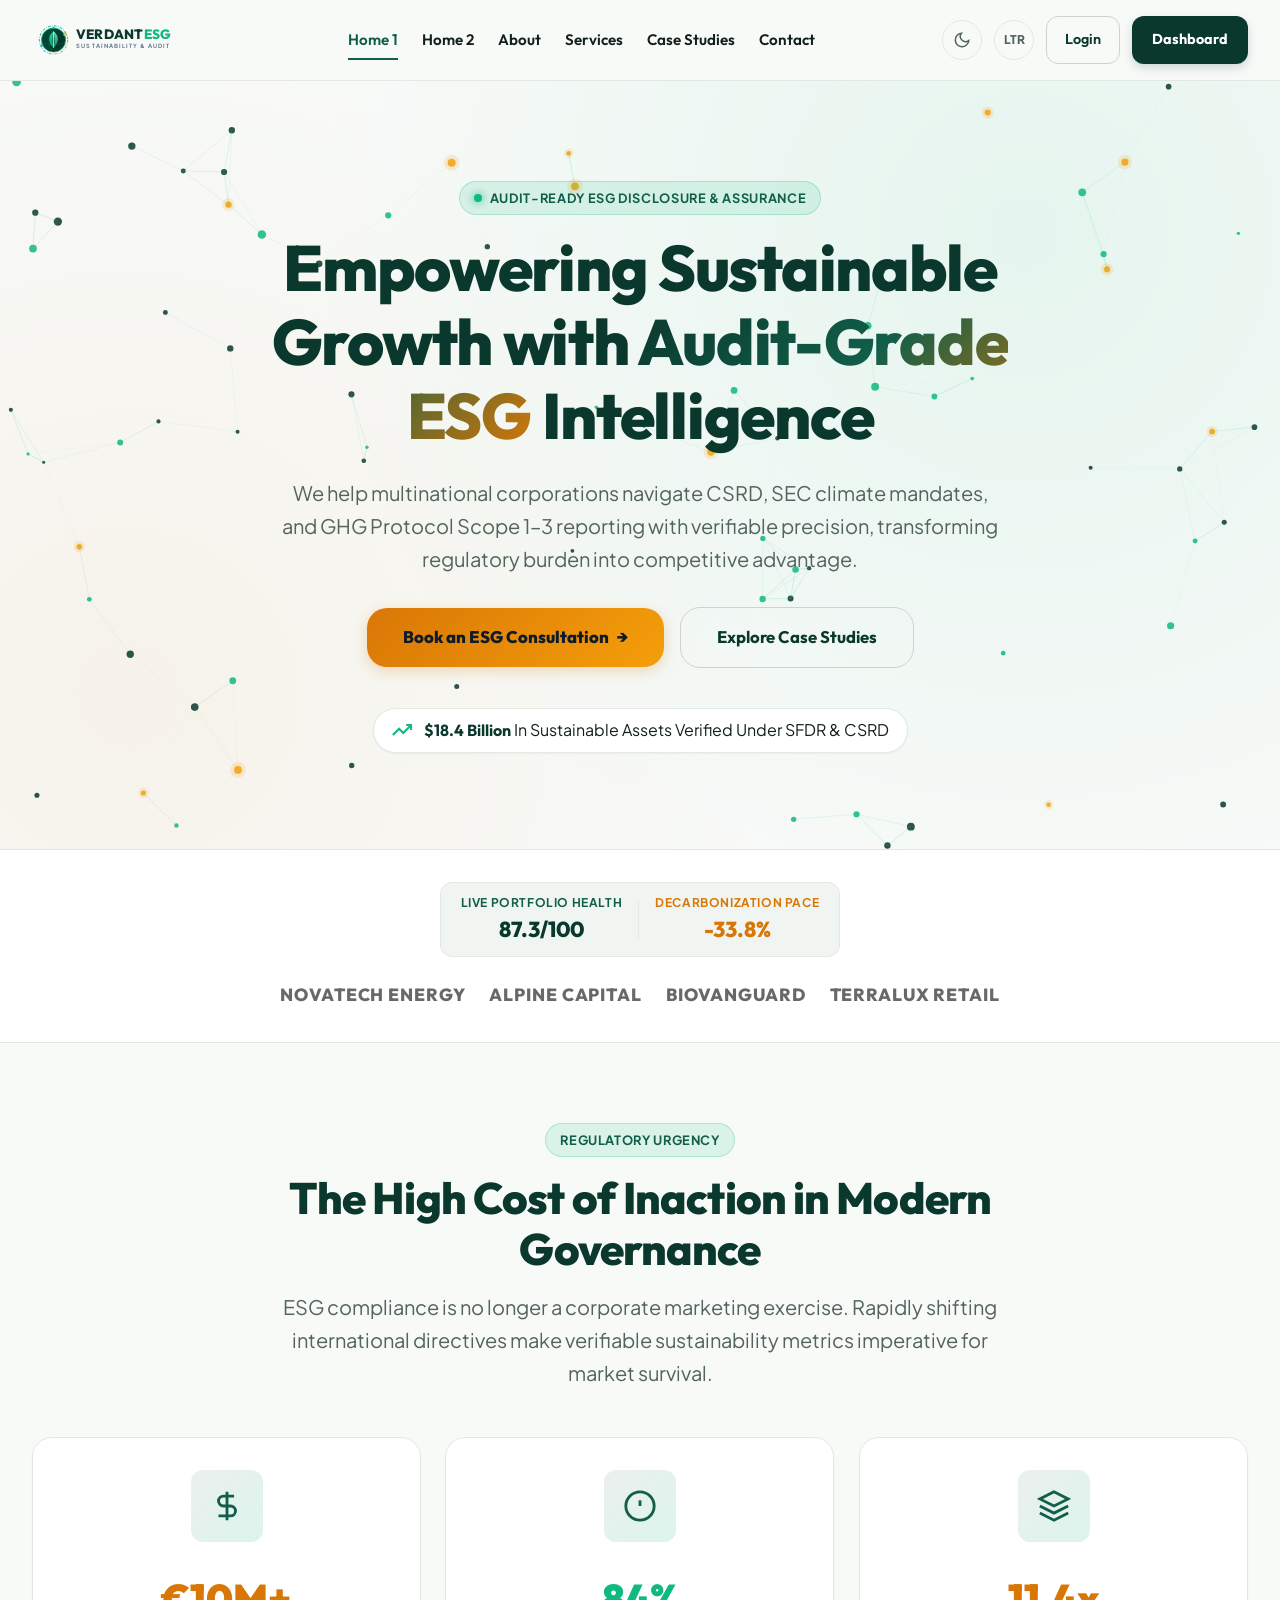
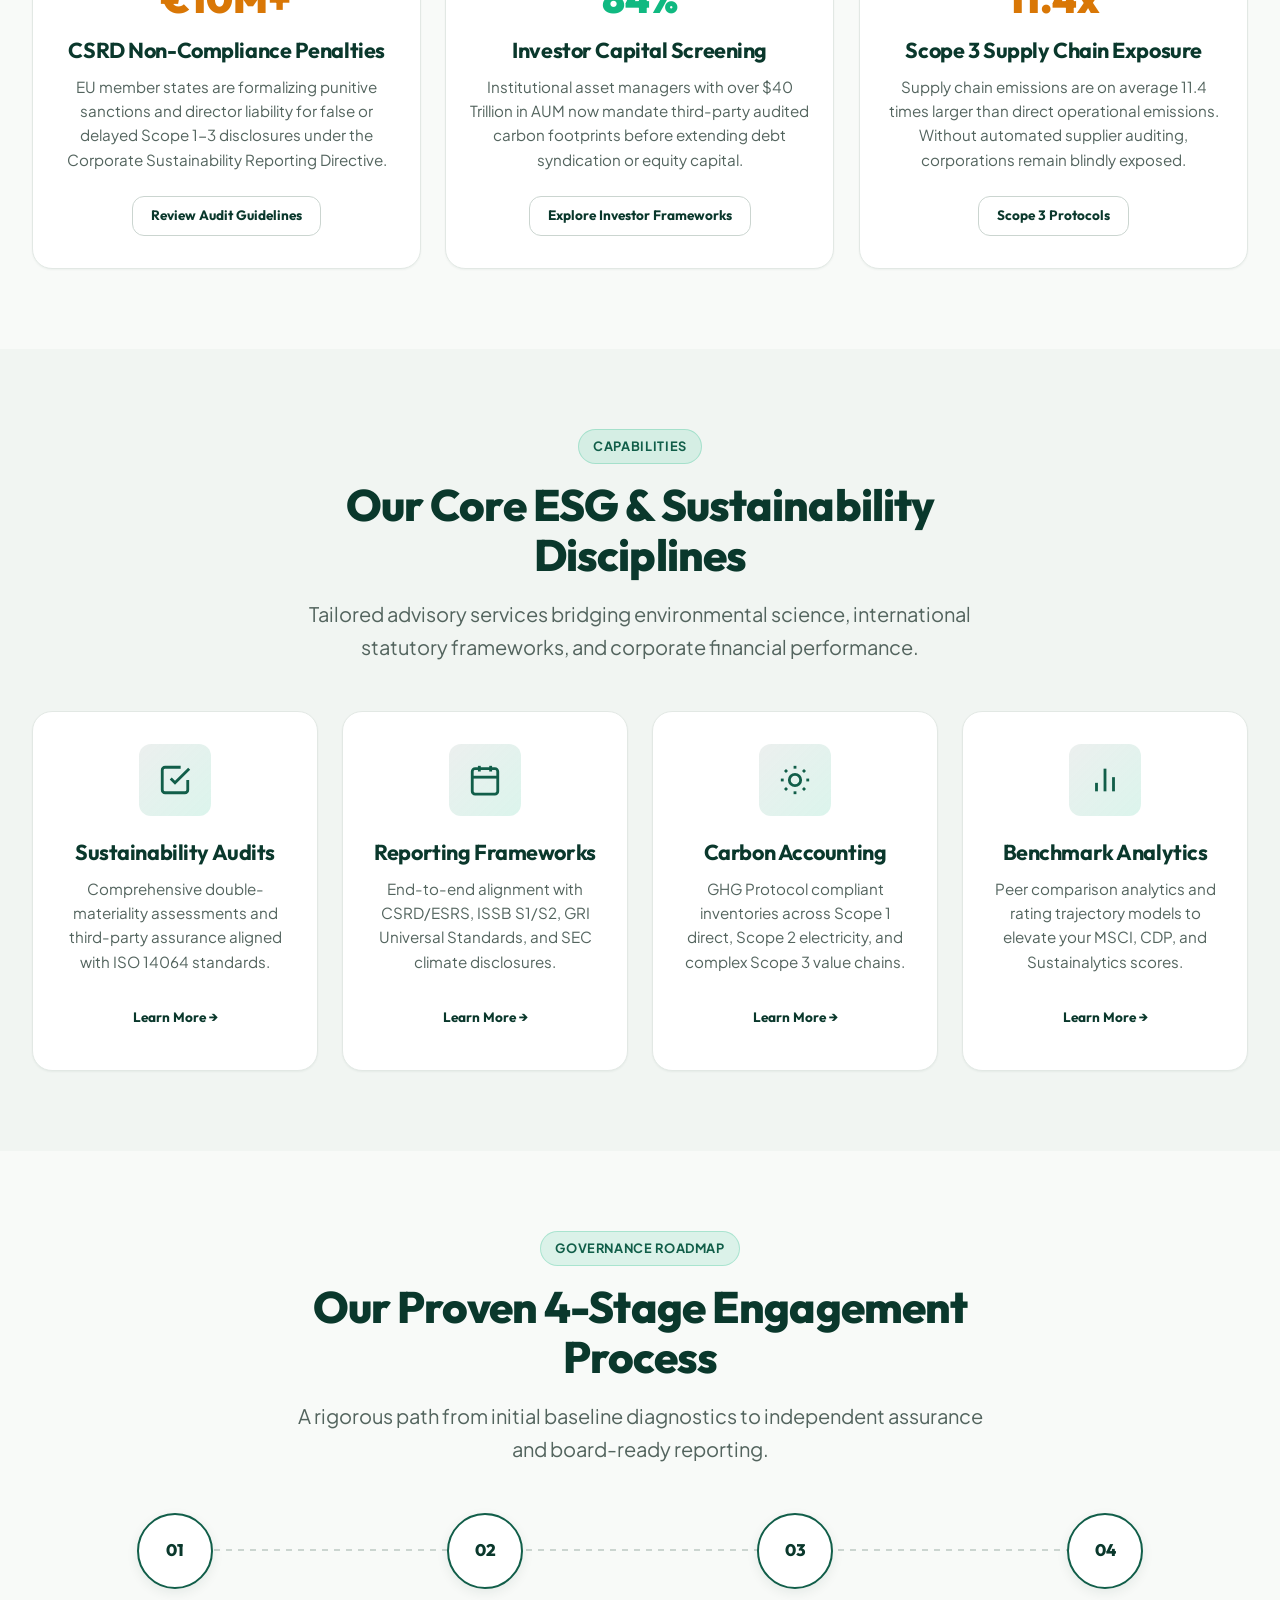
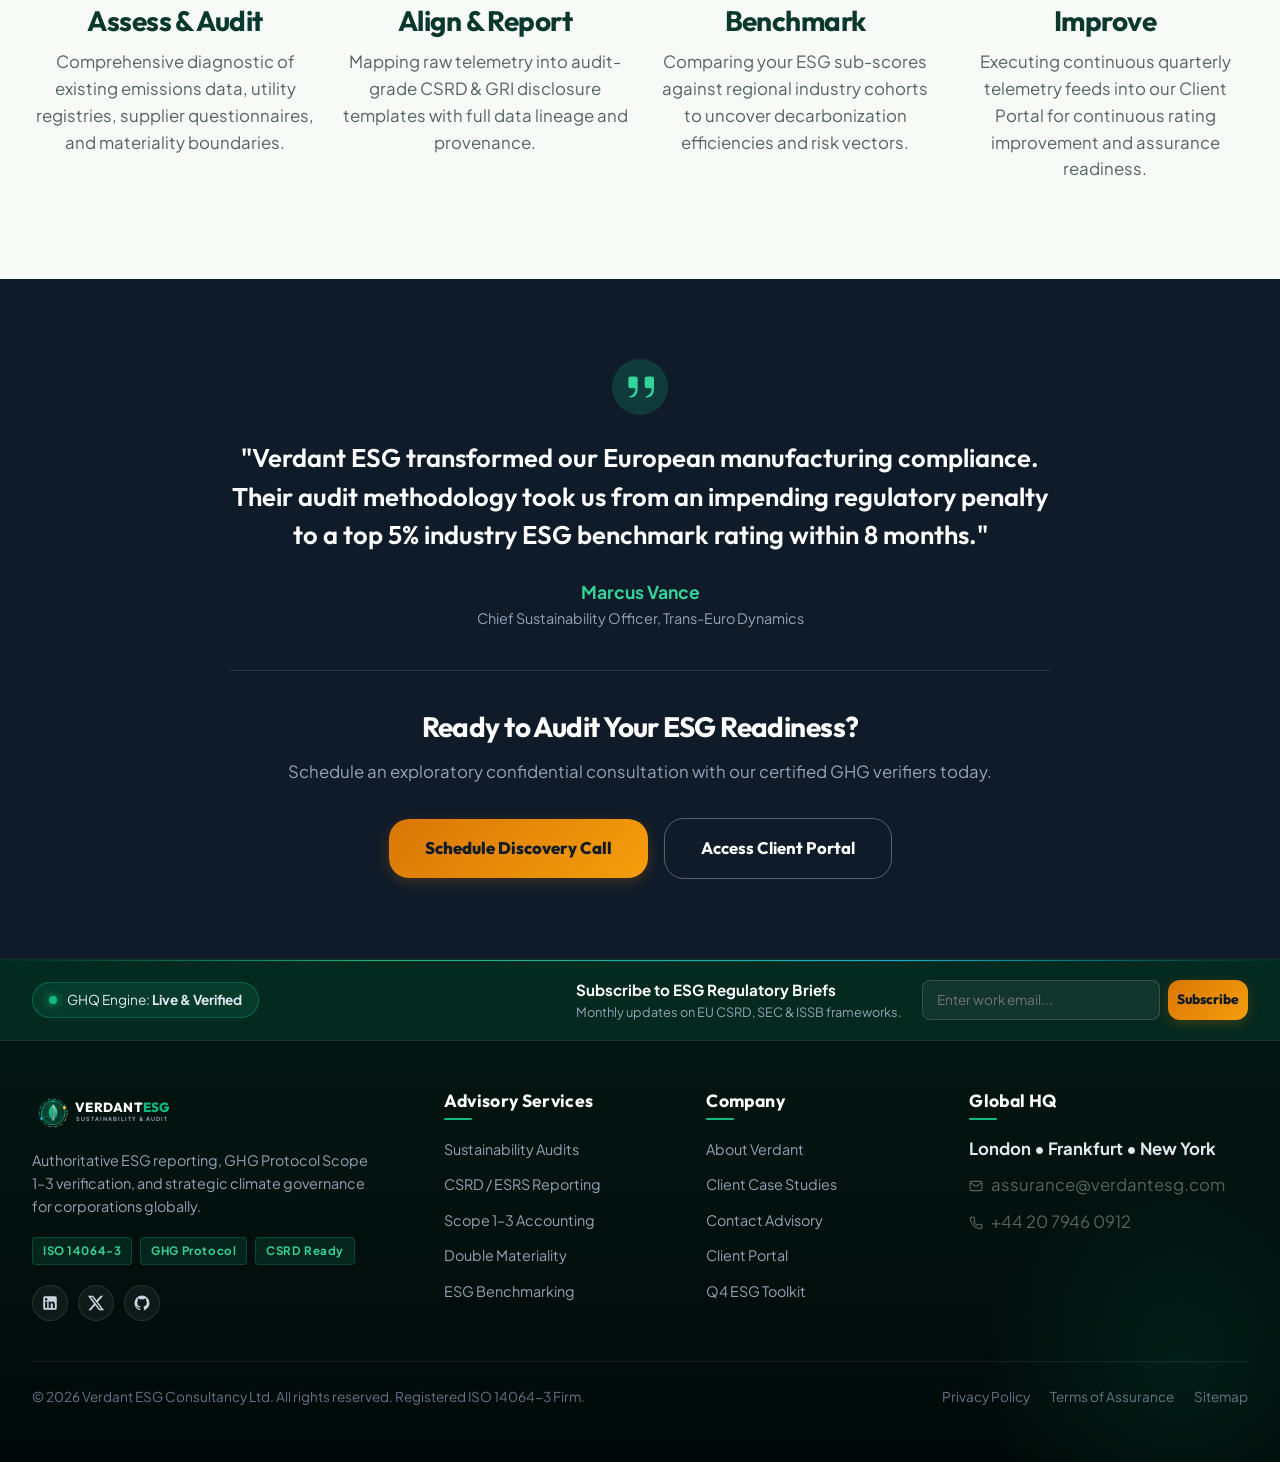
==== commit a01307c3: "2" ====
--- a/index.html
+++ b/index.html
@@ -84,23 +84,11 @@
 
       <!-- STRICT Nav Links (Max 4-5) -->
       <nav class="nav-menu" aria-label="Primary Navigation">
-        <!-- Home Dropdown (To easily toggle between Home 1 & Home 2) -->
-        <div class="nav-dropdown">
-          <a href="index.html" class="nav-link active dropdown-trigger" aria-haspopup="true">
-            Home
-            <svg width="14" height="14" viewBox="0 0 24 24" fill="none" stroke="currentColor" stroke-width="2">
-              <polyline points="6 9 12 15 18 9"></polyline>
-            </svg>
-          </a>
-          <div class="dropdown-menu">
-            <a href="index.html" class="dropdown-item active">Home 1</a>
-            <a href="home-2.html" class="dropdown-item">Home 2</a>
-          </div>
-        </div>
-
+        <a href="index.html" class="nav-link active">Home 1</a>
+        <a href="home-2.html" class="nav-link">Home 2</a>
+        <a href="about.html" class="nav-link">About</a>
         <a href="services.html" class="nav-link">Services</a>
         <a href="case-studies.html" class="nav-link">Case Studies</a>
-        <a href="about.html" class="nav-link">About</a>
         <a href="contact.html" class="nav-link">Contact</a>
       </nav>
 
@@ -149,21 +137,61 @@
   <div class="mobile-drawer-backdrop" id="mobileDrawerBackdrop">
     <div class="mobile-drawer" role="dialog" aria-modal="true" aria-label="Navigation Drawer">
       <div class="mobile-drawer-header">
-        <span style="font-family: var(--font-display); font-weight: 800; color: var(--color-primary);">VERDANT ESG</span>
+        <a href="index.html" class="brand-logo" aria-label="Verdant ESG Home">
+          <svg width="220" height="48" viewBox="0 0 220 48" fill="none" xmlns="http://www.w3.org/2000/svg">
+            <defs>
+              <linearGradient id="hdrGlobeGradMob" x1="4" y1="4" x2="40" y2="40" gradientUnits="userSpaceOnUse">
+                <stop offset="0%" stop-color="#064E3B"/>
+                <stop offset="100%" stop-color="#022C22"/>
+              </linearGradient>
+              <linearGradient id="hdrLeaf1Mob" x1="12" y1="8" x2="32" y2="36" gradientUnits="userSpaceOnUse">
+                <stop offset="0%" stop-color="#34D399"/>
+                <stop offset="50%" stop-color="#10B981"/>
+                <stop offset="100%" stop-color="#059669"/>
+              </linearGradient>
+              <linearGradient id="hdrLeaf2Mob" x1="22" y1="8" x2="22" y2="36" gradientUnits="userSpaceOnUse">
+                <stop offset="0%" stop-color="#6EE7B7"/>
+                <stop offset="100%" stop-color="#047857"/>
+              </linearGradient>
+              <linearGradient id="hdrOrbitGradMob" x1="0" y1="0" x2="44" y2="44" gradientUnits="userSpaceOnUse">
+                <stop offset="0%" stop-color="#10B981"/>
+                <stop offset="50%" stop-color="#06B6D4"/>
+                <stop offset="100%" stop-color="#F59E0B"/>
+              </linearGradient>
+            </defs>
+            <g transform="translate(10, 10)">
+              <circle cx="22" cy="22" r="21" stroke="url(#hdrOrbitGradMob)" stroke-width="1.5" stroke-dasharray="4 2 1 2" opacity="0.9"/>
+              <ellipse cx="22" cy="22" rx="21" ry="8" stroke="#10B981" stroke-width="1" stroke-dasharray="2 3" transform="rotate(-25 22 22)" opacity="0.6"/>
+              <circle cx="22" cy="22" r="18" fill="url(#hdrGlobeGradMob)" stroke="#10B981" stroke-width="1"/>
+              <path d="M 4 22 A 18 7 0 0 0 40 22" fill="none" stroke="#10B981" stroke-width="0.75" opacity="0.4"/>
+              <path d="M 4 22 A 18 14 0 0 0 40 22" fill="none" stroke="#10B981" stroke-width="0.75" opacity="0.3"/>
+              <path d="M 22 4 A 7 18 0 0 0 22 40" fill="none" stroke="#10B981" stroke-width="0.75" opacity="0.4"/>
+              <path d="M 22 9 C 14 15 13 25 22 34 C 20 28 20 18 22 9 Z" fill="url(#hdrLeaf1Mob)"/>
+              <path d="M 22 9 C 30 15 31 25 22 34 C 24 28 24 18 22 9 Z" fill="url(#hdrLeaf2Mob)"/>
+              <path d="M 22 10 V 33" stroke="#ECFDF5" stroke-width="1.2" stroke-linecap="round"/>
+              <circle cx="39" cy="14" r="2.5" fill="#F59E0B"/>
+              <circle cx="39" cy="14" r="1" fill="#FFFFFF"/>
+              <circle cx="5" cy="30" r="1.8" fill="#06B6D4"/>
+              <circle cx="22" cy="4" r="1.5" fill="#10B981"/>
+            </g>
+            <text x="65" y="30" font-family="'Outfit', 'Inter', sans-serif" font-size="20" font-weight="800" fill="currentColor" letter-spacing="0.02em" class="brand-text-main">VERDANT<tspan fill="#10B981">ESG</tspan></text>
+            <text x="66" y="44" font-family="'Plus Jakarta Sans', sans-serif" font-size="8.5" font-weight="700" fill="#64748B" letter-spacing="0.18em">SUSTAINABILITY &amp; AUDIT</text>
+          </svg>
+        </a>
         <button class="utility-btn js-drawer-close" aria-label="Close Menu">✕</button>
       </div>
       <div class="mobile-nav-links">
-        <a href="index.html" class="mobile-nav-link">Home (Version 1)</a>
-        <a href="home-2.html" class="mobile-nav-link">Home (Version 2)</a>
+        <a href="index.html" class="mobile-nav-link active">Home 1</a>
+        <a href="home-2.html" class="mobile-nav-link">Home 2</a>
+        <a href="about.html" class="mobile-nav-link">About</a>
         <a href="services.html" class="mobile-nav-link">Services</a>
         <a href="case-studies.html" class="mobile-nav-link">Case Studies</a>
-        <a href="about.html" class="mobile-nav-link">About Us</a>
         <a href="contact.html" class="mobile-nav-link">Contact</a>
       </div>
       <!-- Pinned Bottom Buttons -->
       <div class="mobile-drawer-footer">
-        <a href="login.html" class="btn btn-outline" style="width: 100%;">Client Login</a>
-        <a href="dashboard.html" class="btn btn-primary" style="width: 100%;">Client Dashboard</a>
+        <a href="login.html" class="btn btn-outline" style="width: 100%;">Login</a>
+        <a href="dashboard.html" class="btn btn-primary" style="width: 100%;">Dashboard</a>
       </div>
     </div>
   </div>
--- a/assets/css/style.css
+++ b/assets/css/style.css
@@ -191,6 +191,7 @@
 .text-gradient {
   background: linear-gradient(135deg, var(--color-primary) 0%, var(--color-primary-light) 50%, var(--color-accent) 100%);
   -webkit-background-clip: text;
+  background-clip: text;
   -webkit-text-fill-color: transparent;
 }
 
@@ -616,8 +617,20 @@
   display: flex;
   align-items: center;
   justify-content: space-between;
-  padding: var(--space-6);
+  padding: var(--space-4) var(--space-6);
   border-bottom: 1px solid var(--color-border);
+}
+
+.mobile-drawer-header .brand-logo {
+  display: flex;
+  align-items: center;
+  text-decoration: none;
+}
+
+.mobile-drawer-header .brand-logo svg {
+  height: 36px;
+  width: auto;
+  max-width: 175px;
 }
 
 .mobile-nav-links {
@@ -636,6 +649,13 @@
   color: var(--color-text);
   padding: var(--space-2) 0;
   border-bottom: 1px solid var(--color-surface-subtle);
+  transition: color var(--transition-fast);
+  text-align: center;
+}
+
+.mobile-nav-link.active,
+.mobile-nav-link:hover {
+  color: var(--color-primary-light);
 }
 
 .mobile-drawer-footer {
@@ -645,6 +665,84 @@
   flex-direction: column;
   gap: var(--space-3);
   background-color: var(--color-surface-subtle);
+}
+
+.about-split-grid {
+  display: grid;
+  grid-template-columns: 1fr 1fr;
+  gap: var(--space-10);
+  align-items: center;
+}
+
+.about-image-card {
+  border-radius: var(--radius-xl);
+  overflow: hidden;
+  box-shadow: var(--shadow-xl);
+  border: 1.5px solid var(--color-border);
+  width: 100%;
+}
+
+.about-image-card img {
+  width: 100%;
+  height: 380px;
+  object-fit: cover;
+  display: block;
+  transition: transform var(--transition-smooth);
+}
+
+.about-stats-flex {
+  display: flex;
+  gap: 24px;
+  margin-top: 24px;
+}
+
+/* Spotlight Case Study Card & Grid */
+.spotlight-card {
+  background: var(--color-surface);
+  border: 1.5px solid var(--color-border);
+  border-radius: var(--radius-xl);
+  padding: var(--space-8);
+  box-shadow: var(--shadow-lg);
+}
+
+.spotlight-grid {
+  display: grid;
+  grid-template-columns: 1.1fr 0.9fr;
+  gap: var(--space-8);
+  align-items: center;
+}
+
+.spotlight-meta-flex {
+  margin-top: 20px;
+  display: flex;
+  gap: 16px;
+  flex-wrap: wrap;
+}
+
+.case-cta-banner {
+  margin-top: 60px;
+  background: linear-gradient(135deg, var(--color-primary) 0%, #08241B 100%);
+  border-radius: var(--radius-xl);
+  padding: 48px;
+  text-align: center;
+  color: #FFFFFF;
+}
+
+/* Contact Form Card & Responsive Row Grid */
+.contact-form-card {
+  max-width: 780px;
+  margin: 0 auto;
+  background: var(--color-surface);
+  border: 1.5px solid var(--color-border);
+  border-radius: var(--radius-xl);
+  padding: var(--space-10);
+  box-shadow: var(--shadow-xl);
+}
+
+.form-row-grid {
+  display: grid;
+  grid-template-columns: 1fr 1fr;
+  gap: var(--space-5);
 }
 
 /* ==========================================================================
@@ -931,19 +1029,22 @@
 .trust-wrapper {
   display: flex;
   align-items: center;
-  justify-content: space-between;
+  justify-content: center;
   flex-wrap: wrap;
-  gap: var(--space-6);
+  gap: var(--space-6) var(--space-10);
+  text-align: center;
 }
 
 .trust-ticker {
   display: flex;
   align-items: center;
+  justify-content: center;
   gap: var(--space-4);
   padding: 10px 20px;
   background-color: var(--color-surface-subtle);
   border-radius: var(--radius-md);
   border: 1px solid var(--color-border);
+  margin: 0 auto;
 }
 
 .ticker-val {
@@ -956,10 +1057,13 @@
 .trust-logos {
   display: flex;
   align-items: center;
-  gap: var(--space-10);
+  justify-content: center;
+  flex-wrap: wrap;
+  gap: var(--space-8);
   opacity: 0.65;
   filter: grayscale(100%);
   transition: opacity var(--transition-normal);
+  margin: 0 auto;
 }
 
 .trust-logos:hover {
@@ -1513,6 +1617,19 @@
   border-right: 1px solid rgba(255, 255, 255, 0.08);
   transition: transform var(--transition-normal);
   z-index: 990;
+  position: fixed;
+  top: 0;
+  left: 0;
+  height: 100vh;
+  overflow-y: auto;
+}
+
+.dashboard-sidebar::-webkit-scrollbar {
+  width: 4px;
+}
+.dashboard-sidebar::-webkit-scrollbar-thumb {
+  background: rgba(255, 255, 255, 0.15);
+  border-radius: 4px;
 }
 
 .sidebar-header {
@@ -1521,6 +1638,7 @@
   display: flex;
   align-items: center;
   border-bottom: 1px solid rgba(255, 255, 255, 0.08);
+  flex-shrink: 0;
 }
 
 .sidebar-menu {
@@ -1556,6 +1674,7 @@
 .sidebar-footer {
   padding: var(--space-6);
   border-top: 1px solid rgba(255, 255, 255, 0.08);
+  flex-shrink: 0;
 }
 
 .dashboard-main {
@@ -1563,6 +1682,8 @@
   display: flex;
   flex-direction: column;
   overflow-x: hidden;
+  margin-left: 270px;
+  width: calc(100% - 270px);
 }
 
 .dashboard-topbar {
@@ -1573,6 +1694,13 @@
   display: flex;
   align-items: center;
   justify-content: space-between;
+  position: sticky;
+  top: 0;
+  z-index: 980;
+}
+
+#dashSidebarToggle {
+  display: none;
 }
 
 .dashboard-content {
@@ -1640,7 +1768,7 @@
   }
 }
 
-/* 2. Desktop (1024px – 1280px) */
+/* 2. Desktop & Tablet (1025px – 1280px) */
 @media (min-width: 1025px) and (max-width: 1280px) {
   .container {
     padding-left: var(--space-8);
@@ -1648,6 +1776,24 @@
   }
   .nav-menu {
     gap: var(--space-6);
+  }
+  .trust-wrapper {
+    flex-direction: column;
+    justify-content: center;
+    align-items: center;
+    text-align: center;
+    gap: var(--space-6);
+  }
+  .trust-ticker {
+    margin: 0 auto;
+    justify-content: center;
+  }
+  .trust-logos {
+    flex-wrap: wrap;
+    justify-content: center;
+    align-items: center;
+    gap: var(--space-6);
+    margin: 0 auto;
   }
 }
 
@@ -1667,6 +1813,28 @@
   .hero-split-grid .btn-group {
     justify-content: center;
   }
+  .hero-stats-badge {
+    margin-left: auto;
+    margin-right: auto;
+  }
+  .trust-wrapper {
+    flex-direction: column;
+    justify-content: center;
+    align-items: center;
+    text-align: center;
+    gap: var(--space-6);
+  }
+  .trust-ticker {
+    margin: 0 auto;
+    justify-content: center;
+  }
+  .trust-logos {
+    flex-wrap: wrap;
+    justify-content: center;
+    align-items: center;
+    gap: var(--space-6);
+    margin: 0 auto;
+  }
   .framework-stepper {
     grid-template-columns: 1fr;
   }
@@ -1688,18 +1856,158 @@
   .stats-grid {
     grid-template-columns: repeat(2, 1fr);
   }
-}
-
-/* 4. Tablet (640px – 1024px) */
-@media (max-width: 860px) {
+
+  /* Center align last card when single on last row in tab & 1024 views without changing size */
+  .card-grid-4 > :last-child:nth-child(odd),
+  .card-grid-3 > :last-child:nth-child(odd),
+  .card-grid-2 > :last-child:nth-child(odd),
+  .card-grid > :last-child:nth-child(odd),
+  .stats-grid > :last-child:nth-child(odd) {
+    grid-column: 1 / -1;
+    justify-self: center;
+    width: calc((100% - var(--space-6)) / 2);
+  }
+  .timeline-process > :last-child:nth-child(odd) {
+    grid-column: 1 / -1;
+    justify-self: center;
+    width: calc((100% - var(--space-8)) / 2);
+  }
+
+  /* Dashboard Tab View Adjustments (1024px and below) */
+  #dashSidebarToggle {
+    display: inline-flex;
+  }
+  .dashboard-topbar {
+    height: auto;
+    min-height: 70px;
+    padding: 14px 24px;
+    flex-wrap: wrap;
+    gap: 14px;
+    align-items: center;
+    justify-content: space-between;
+  }
+  .dash-topbar-brand {
+    flex: 1 1 auto;
+  }
+  .dash-topbar-actions {
+    flex-wrap: wrap;
+    align-items: center;
+    gap: 12px;
+  }
+  .dash-user-info {
+    display: block;
+  }
+  .dash-stats-grid {
+    grid-template-columns: repeat(3, 1fr);
+    gap: var(--space-6);
+  }
+  .dash-stats-grid > :last-child:nth-child(odd) {
+    grid-column: auto;
+    justify-self: stretch;
+    width: 100%;
+  }
+
+  /* Center align dashboard card headings, text, and headers in Tab views */
+  .dash-chart-card h3,
+  .dash-chart-card p {
+    text-align: center;
+  }
+  .dash-chart-header,
+  .dash-card-header {
+    flex-direction: column;
+    align-items: center;
+    justify-content: center;
+    text-align: center;
+    gap: 12px;
+  }
+  .dash-chart-header > div,
+  .dash-card-header > div {
+    text-align: center;
+  }
+
+  /* Enable Hamburger Menu in 1024px & Tab Views */
   .nav-menu, .nav-actions .btn-login, .nav-actions .btn-dashboard {
     display: none;
   }
   .hamburger-btn {
     display: flex;
   }
+}
+
+/* 4. Tablet (640px – 1024px) */
+@media (max-width: 1024px) {
+  .about-split-grid {
+    text-align: center;
+  }
+  .about-split-grid h3,
+  .about-split-grid p {
+    text-align: center;
+  }
+  .about-stats-flex {
+    justify-content: center;
+    gap: 28px;
+    margin-left: auto;
+    margin-right: auto;
+  }
+}
+
+@media (max-width: 860px) {
+  .about-split-grid {
+    grid-template-columns: 1fr;
+    gap: var(--space-6);
+    text-align: center;
+  }
+  .about-image-card {
+    width: 100%;
+    margin-top: var(--space-2);
+  }
+  .about-image-card img, .about-split-grid img {
+    height: 260px !important;
+    max-height: 280px;
+    object-fit: cover;
+    width: 100%;
+  }
+  .about-stats-flex {
+    justify-content: center;
+    gap: 24px;
+    width: 100%;
+    margin-left: auto;
+    margin-right: auto;
+  }
+  .about-stats-flex > div {
+    text-align: center;
+  }
+  .spotlight-card {
+    padding: var(--space-5);
+  }
+  .spotlight-grid {
+    grid-template-columns: 1fr;
+    gap: var(--space-6);
+    text-align: center;
+  }
+  .spotlight-grid .badge {
+    margin-left: auto;
+    margin-right: auto;
+  }
+  .spotlight-grid h3,
+  .spotlight-grid p {
+    text-align: center;
+  }
+  .spotlight-meta-flex {
+    justify-content: center;
+  }
+  .case-cta-banner {
+    padding: 28px 18px;
+    margin-top: 36px;
+  }
   .dash-stats-grid {
     grid-template-columns: 1fr;
+    gap: 16px;
+  }
+  .dash-stats-grid > :last-child:nth-child(odd) {
+    grid-column: auto;
+    justify-self: stretch;
+    width: 100%;
   }
   .dashboard-sidebar {
     position: fixed;
@@ -1710,6 +2018,10 @@
   .dashboard-sidebar.mobile-open {
     transform: translateX(270px);
   }
+  .dashboard-main {
+    margin-left: 0;
+    width: 100%;
+  }
 }
 
 /* 5. Mobile (< 640px) */
@@ -1717,6 +2029,104 @@
   :root {
     --navbar-height: 70px;
   }
+  .contact-form-card {
+    padding: var(--space-5);
+    border-radius: var(--radius-lg);
+  }
+  .form-row-grid {
+    grid-template-columns: 1fr;
+    gap: var(--space-4);
+  }
+
+  .dash-user-info {
+    display: none;
+  }
+
+  /* Mobile Dashboard Layout & Alignment Enhancements */
+  .dashboard-topbar {
+    flex-direction: column;
+    align-items: flex-start;
+    gap: 12px;
+    height: auto;
+    padding: 14px 16px;
+  }
+  .dash-topbar-brand {
+    width: 100%;
+  }
+  .dash-topbar-actions {
+    width: 100%;
+    justify-content: space-between;
+    flex-wrap: wrap;
+    gap: 10px;
+    padding-left: 0 !important;
+    border-left: none !important;
+  }
+  .dash-topbar-actions .badge {
+    white-space: normal;
+    text-align: left;
+    font-size: 0.75rem;
+    margin-bottom: 0;
+  }
+  .dashboard-content {
+    padding: 16px 12px;
+  }
+  .dash-stats-grid {
+    grid-template-columns: 1fr;
+    gap: 16px;
+  }
+  .dash-stats-grid > :last-child:nth-child(odd) {
+    grid-column: auto;
+    justify-self: stretch;
+    width: 100%;
+  }
+  .dash-chart-card {
+    padding: 16px 12px;
+    border-radius: var(--radius-md);
+  }
+  .dash-chart-header {
+    flex-direction: column;
+    align-items: flex-start;
+    gap: 12px;
+  }
+  .dash-chart-legend {
+    flex-wrap: wrap;
+    justify-content: center;
+    gap: 10px;
+    font-size: 0.78rem;
+    text-align: center;
+  }
+  .dash-module-grid {
+    grid-template-columns: 1fr !important;
+    gap: 16px !important;
+  }
+  .upload-dropzone {
+    padding: 20px 10px;
+    border-radius: var(--radius-lg);
+  }
+  .upload-dropzone div {
+    font-size: 0.88rem !important;
+    word-break: break-word;
+  }
+  .uploaded-file-item {
+    flex-wrap: wrap;
+    gap: 8px;
+    padding: 10px 12px;
+  }
+  .uploaded-file-item > div:first-child {
+    width: 100%;
+    overflow: hidden;
+  }
+  .uploaded-file-item div {
+    word-break: break-all;
+  }
+  .report-item-card {
+    flex-direction: column;
+    align-items: flex-start;
+    gap: 10px;
+  }
+  .report-item-card button {
+    width: 100%;
+  }
   .section {
     padding-top: var(--space-12);
     padding-bottom: var(--space-12);
@@ -1730,6 +2140,17 @@
   .stats-grid {
     grid-template-columns: 1fr;
     gap: var(--space-6);
+  }
+  .card-grid-4 > :last-child:nth-child(odd),
+  .card-grid-3 > :last-child:nth-child(odd),
+  .card-grid-2 > :last-child:nth-child(odd),
+  .card-grid > :last-child:nth-child(odd),
+  .stats-grid > :last-child:nth-child(odd),
+  .dash-stats-grid > :last-child:nth-child(odd),
+  .timeline-process > :last-child:nth-child(odd) {
+    grid-column: auto;
+    justify-self: stretch;
+    width: 100%;
   }
   .footer-grid {
     grid-template-columns: 1fr;
@@ -2120,7 +2541,6 @@
   }
 }
 
-
 /* ==========================================================================
    INTERACTIVE MAP & GLOBAL HUB SWITCHER
    ========================================================================== */
@@ -2148,3 +2568,27 @@
     grid-template-columns: 1fr !important;
   }
 }
+
+/* ONLY IN TAB VIEWS (640px - 1024px): Center align tag badge, heading, address, and contact info in map hub sidebar */
+@media (min-width: 640px) and (max-width: 1024px) {
+  .map-hub-sidebar {
+    text-align: center;
+    align-items: center;
+  }
+  .map-hub-sidebar .badge {
+    margin-left: auto;
+    margin-right: auto;
+    display: inline-flex;
+  }
+  .map-hub-sidebar h3,
+  .map-hub-sidebar p {
+    text-align: center;
+  }
+  .map-hub-contact-list {
+    align-items: center !important;
+  }
+  .map-hub-contact-list > div {
+    justify-content: center !important;
+    width: 100%;
+  }
+}
--- a/assets/css/rtl.css
+++ b/assets/css/rtl.css
@@ -50,8 +50,15 @@
 
 /* Dashboard Sidebar */
 [dir="rtl"] .dashboard-sidebar {
+  left: auto;
+  right: 0;
   border-right: none;
   border-left: 1px solid rgba(255, 255, 255, 0.08);
+}
+
+[dir="rtl"] .dashboard-main {
+  margin-left: 0;
+  margin-right: 270px;
 }
 
 [dir="rtl"] .sidebar-item.active {
@@ -67,6 +74,9 @@
   [dir="rtl"] .dashboard-sidebar.mobile-open {
     transform: translateX(-270px);
   }
+  [dir="rtl"] .dashboard-main {
+    margin-right: 0;
+  }
 }
 
 /* Flipped arrow icons */
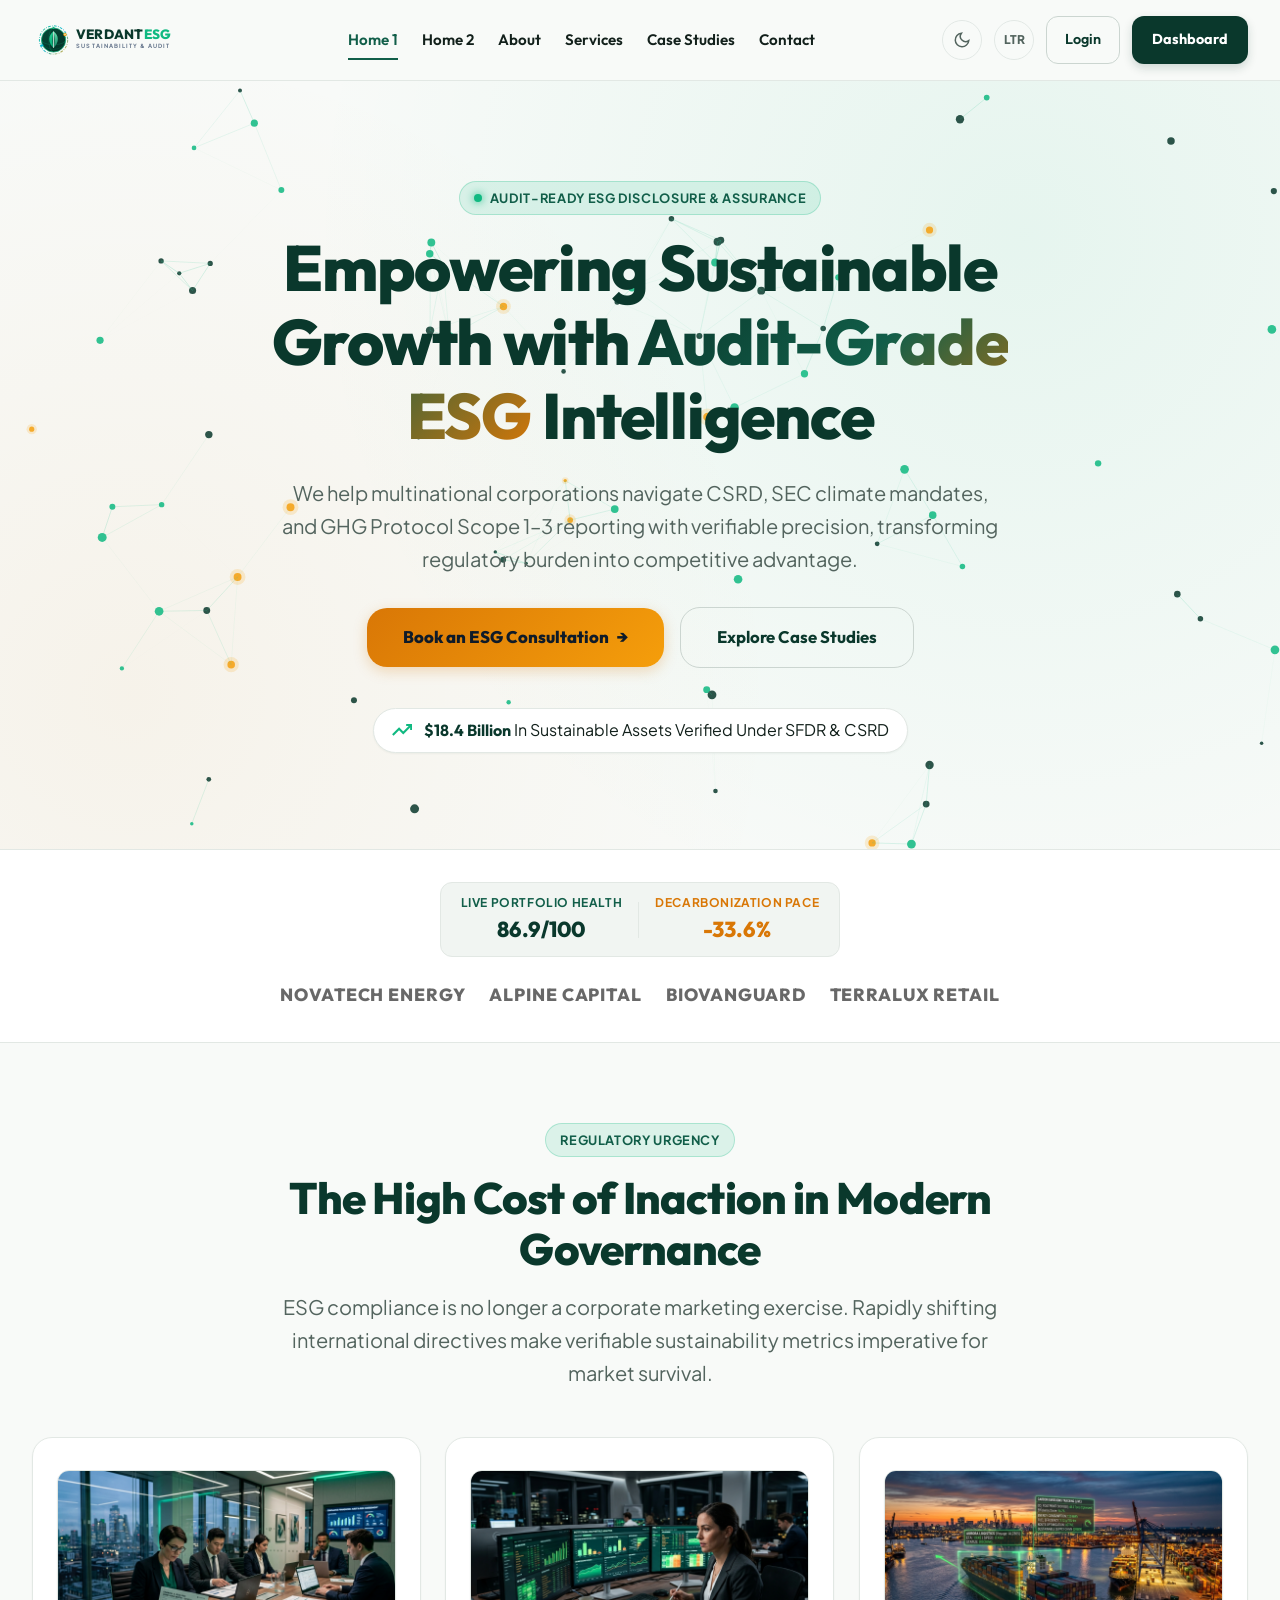
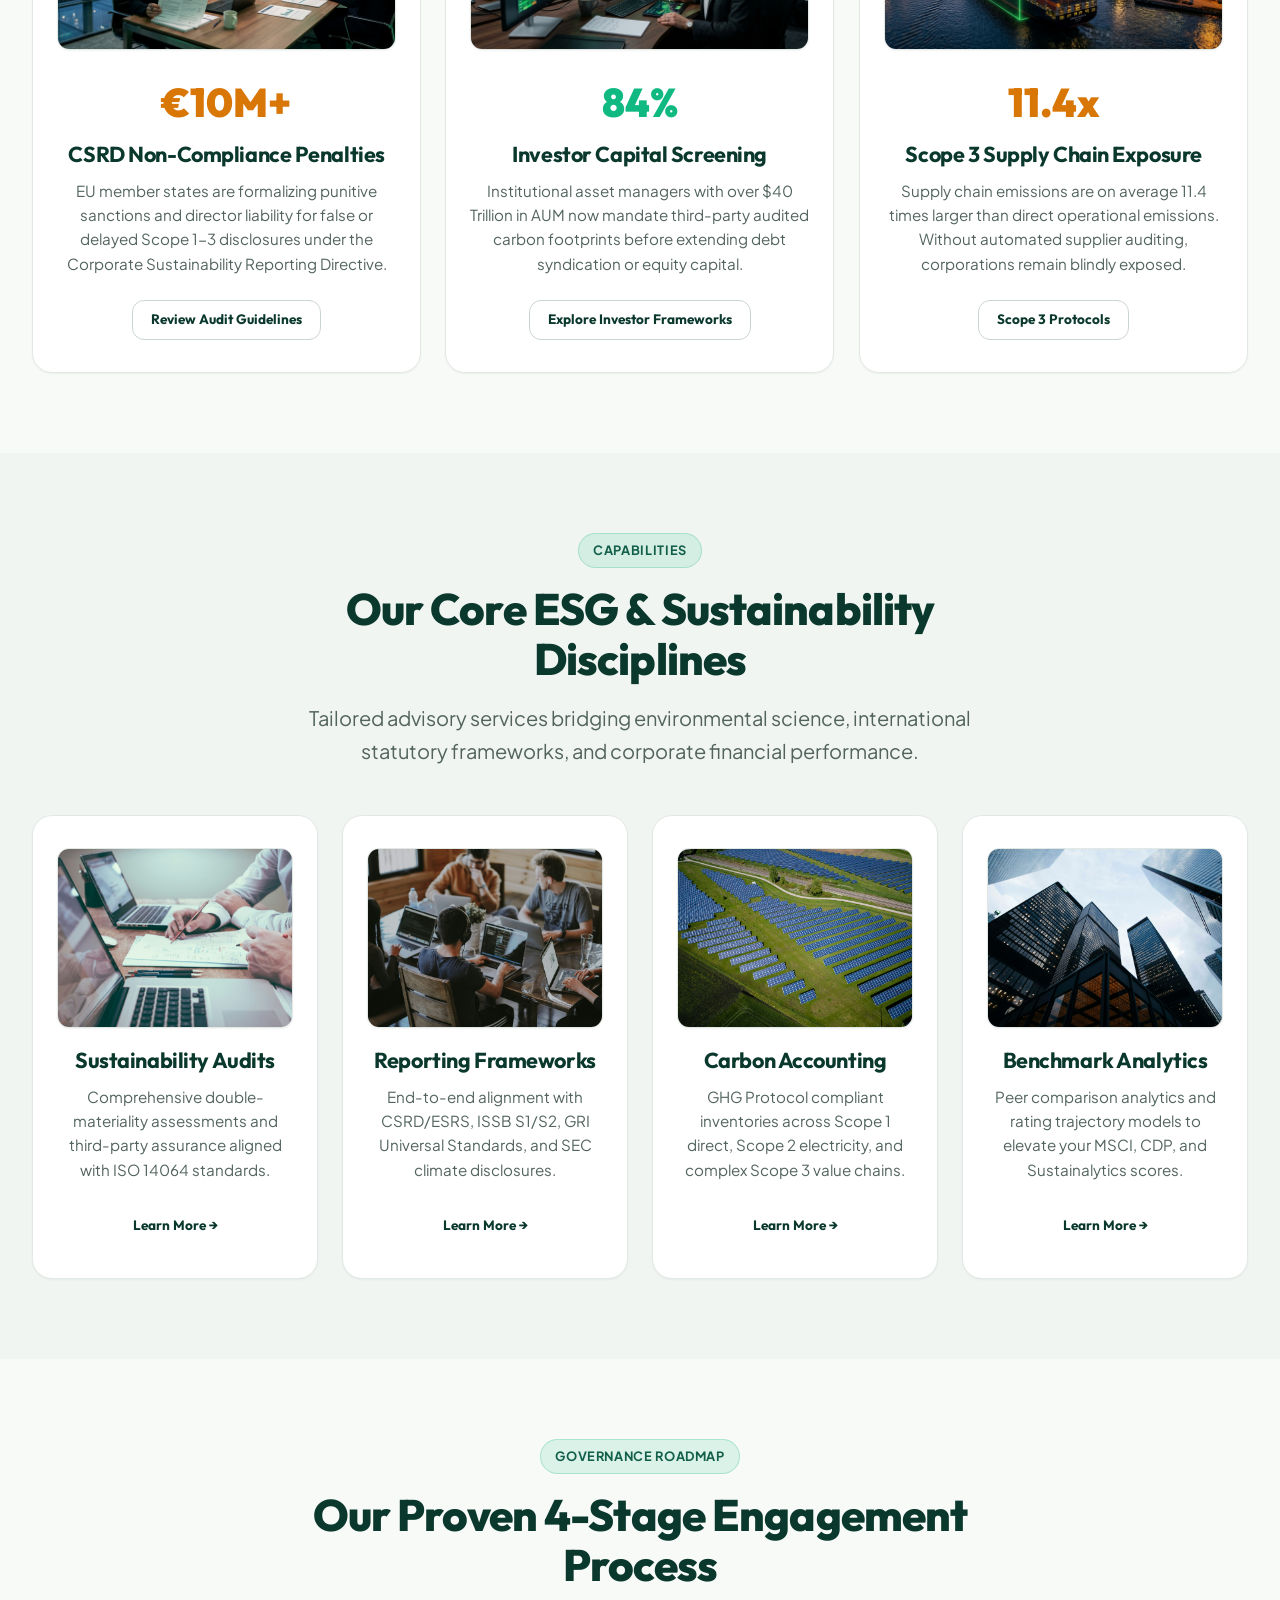
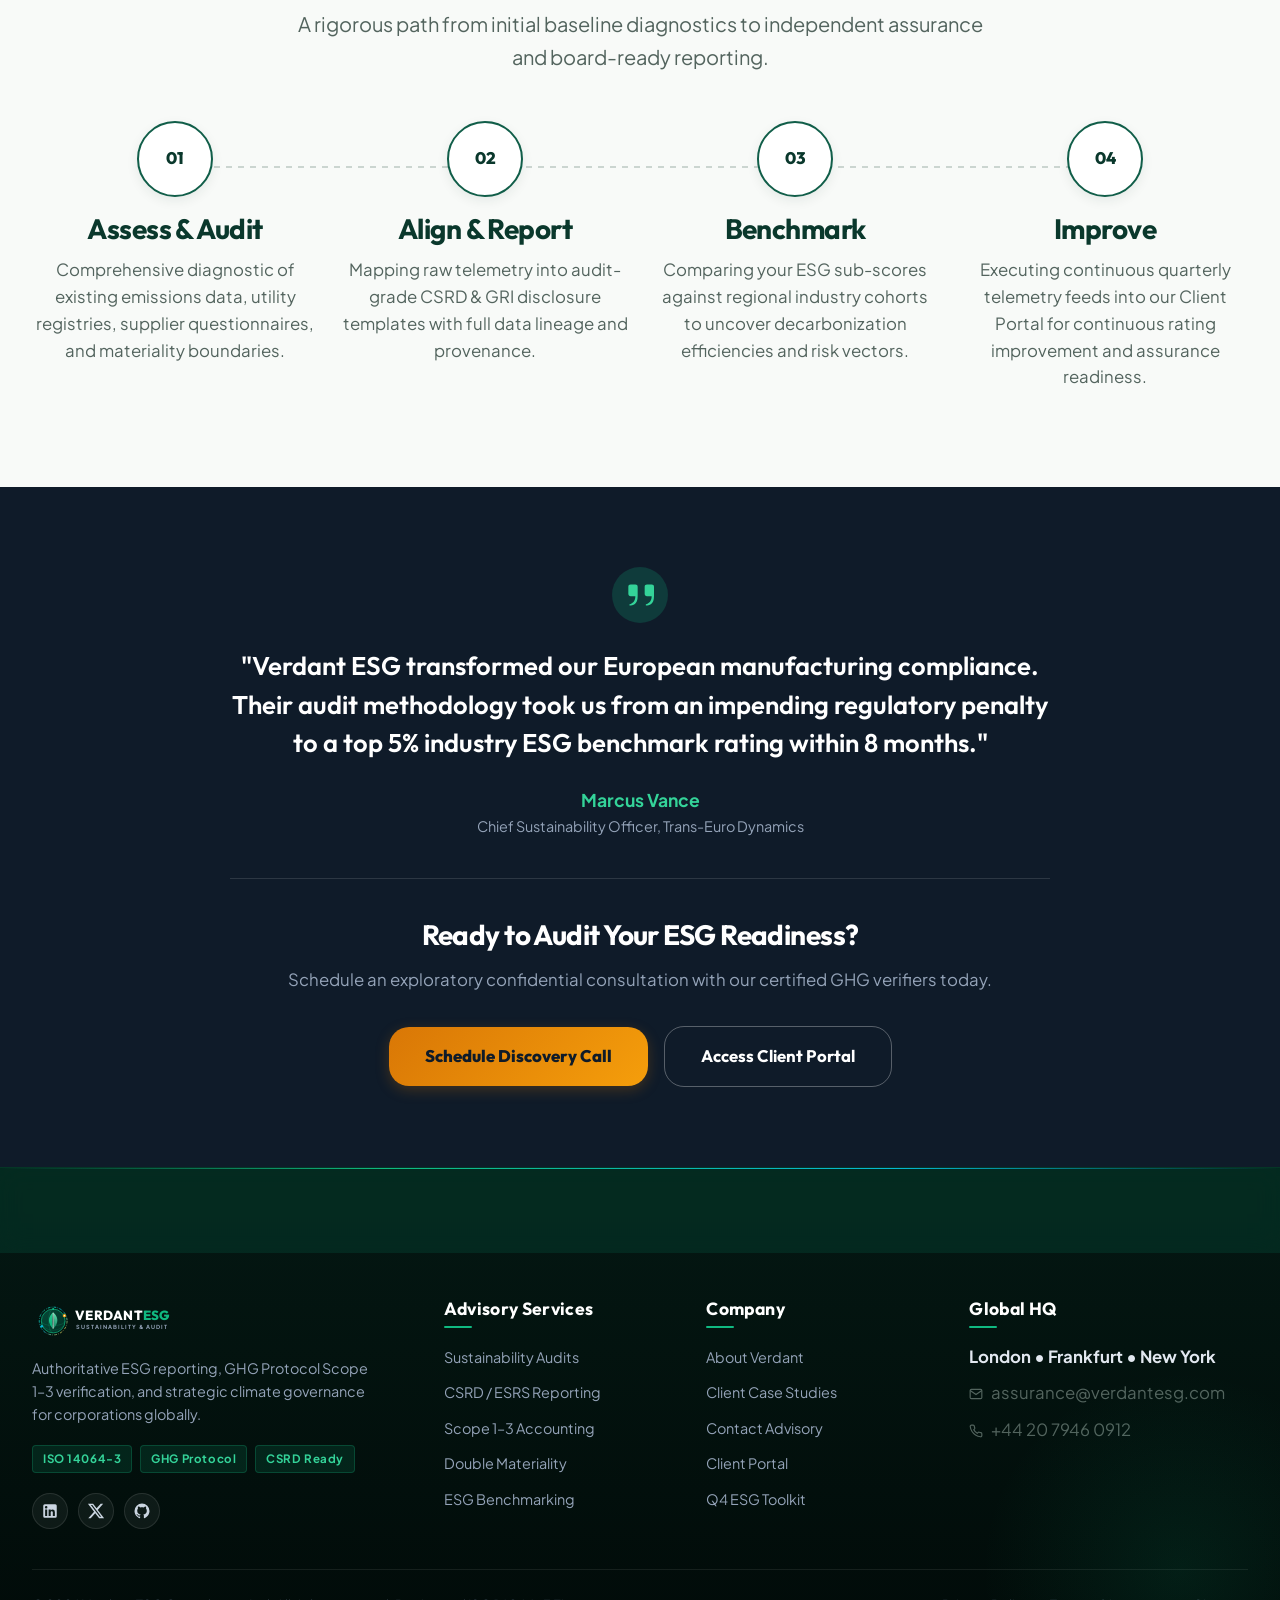
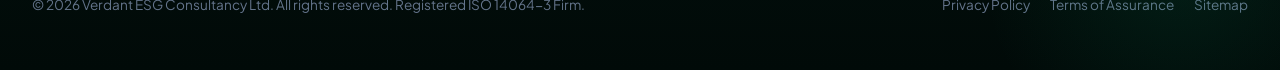
==== commit 37d7fc64: "3" ====
--- a/index.html
+++ b/index.html
@@ -178,7 +178,28 @@
             <text x="66" y="44" font-family="'Plus Jakarta Sans', sans-serif" font-size="8.5" font-weight="700" fill="#64748B" letter-spacing="0.18em">SUSTAINABILITY &amp; AUDIT</text>
           </svg>
         </a>
-        <button class="utility-btn js-drawer-close" aria-label="Close Menu">✕</button>
+        <div class="mobile-drawer-actions">
+          <button class="utility-btn js-theme-toggle" aria-label="Toggle Theme" title="Toggle Light/Dark Theme">
+            <svg class="icon-moon" width="18" height="18" viewBox="0 0 24 24" fill="none" stroke="currentColor" stroke-width="2">
+              <path d="M21 12.79A9 9 0 1 1 11.21 3 7 7 0 0 0 21 12.79z"></path>
+            </svg>
+            <svg class="icon-sun" width="18" height="18" viewBox="0 0 24 24" fill="none" stroke="currentColor" stroke-width="2" style="display:none;">
+              <circle cx="12" cy="12" r="5"></circle>
+              <line x1="12" y1="1" x2="12" y2="3"></line>
+              <line x1="12" y1="21" x2="12" y2="23"></line>
+              <line x1="4.22" y1="4.22" x2="5.64" y2="5.64"></line>
+              <line x1="18.36" y1="18.36" x2="19.78" y2="19.78"></line>
+              <line x1="1" y1="12" x2="3" y2="12"></line>
+              <line x1="21" y1="12" x2="23" y2="12"></line>
+              <line x1="4.22" y1="19.78" x2="5.64" y2="18.36"></line>
+              <line x1="18.36" y1="5.64" x2="19.78" y2="4.22"></line>
+            </svg>
+          </button>
+          <button class="utility-btn js-rtl-toggle" aria-label="Toggle RTL" title="Toggle RTL Layout" style="font-weight: 800; font-size: 0.75rem;">
+            LTR
+          </button>
+          <button class="utility-btn js-drawer-close" aria-label="Close Menu">✕</button>
+        </div>
       </div>
       <div class="mobile-nav-links">
         <a href="index.html" class="mobile-nav-link active">Home 1</a>
@@ -286,10 +307,8 @@
         <div class="card-grid card-grid-3">
           <!-- Stat Card 1 -->
           <div class="esg-card tilt-card">
-            <div class="card-icon">
-              <svg viewBox="0 0 24 24" fill="none" stroke="currentColor" stroke-width="2">
-                <path d="M12 2v20M17 5H9.5a3.5 3.5 0 0 0 0 7h5a3.5 3.5 0 0 1 0 7H6"></path>
-              </svg>
+            <div class="card-img-top">
+              <img src="assets/images/stat_csrd_penalty.jpg" alt="CSRD Non-Compliance Penalties Audit" loading="lazy">
             </div>
             <div style="font-family: var(--font-display); font-size: 2.5rem; font-weight: 900; color: var(--color-accent); margin-bottom: 8px;">
               €10M+
@@ -303,12 +322,8 @@
 
           <!-- Stat Card 2 -->
           <div class="esg-card tilt-card">
-            <div class="card-icon">
-              <svg viewBox="0 0 24 24" fill="none" stroke="currentColor" stroke-width="2">
-                <circle cx="12" cy="12" r="10"></circle>
-                <line x1="12" y1="8" x2="12" y2="12"></line>
-                <line x1="12" y1="16" x2="12.01" y2="16"></line>
-              </svg>
+            <div class="card-img-top">
+              <img src="assets/images/stat_investor_screening.jpg" alt="Investor Capital Screening Analytics" loading="lazy">
             </div>
             <div style="font-family: var(--font-display); font-size: 2.5rem; font-weight: 900; color: var(--color-primary-glow); margin-bottom: 8px;">
               84%
@@ -322,12 +337,8 @@
 
           <!-- Stat Card 3 -->
           <div class="esg-card tilt-card">
-            <div class="card-icon">
-              <svg viewBox="0 0 24 24" fill="none" stroke="currentColor" stroke-width="2">
-                <polygon points="12 2 2 7 12 12 22 7 12 2"></polygon>
-                <polyline points="2 17 12 22 22 17"></polyline>
-                <polyline points="2 12 12 17 22 12"></polyline>
-              </svg>
+            <div class="card-img-top">
+              <img src="assets/images/stat_supply_chain.jpg" alt="Scope 3 Supply Chain Telemetry" loading="lazy">
             </div>
             <div style="font-family: var(--font-display); font-size: 2.5rem; font-weight: 900; color: var(--color-accent); margin-bottom: 8px;">
               11.4x
@@ -358,11 +369,8 @@
         <div class="card-grid card-grid-4">
           <!-- Card 1 -->
           <div class="esg-card tilt-card">
-            <div class="card-icon">
-              <svg viewBox="0 0 24 24" fill="none" stroke="currentColor" stroke-width="2">
-                <path d="M9 11l3 3L22 4"></path>
-                <path d="M21 12v7a2 2 0 0 1-2 2H5a2 2 0 0 1-2-2V5a2 2 0 0 1 2-2h11"></path>
-              </svg>
+            <div class="card-img-top">
+              <img src="assets/images/services_audit.jpg" alt="Sustainability Audits" loading="lazy">
             </div>
             <h3>Sustainability Audits</h3>
             <p>Comprehensive double-materiality assessments and third-party assurance aligned with ISO 14064 standards.</p>
@@ -371,13 +379,8 @@
 
           <!-- Card 2 -->
           <div class="esg-card tilt-card">
-            <div class="card-icon">
-              <svg viewBox="0 0 24 24" fill="none" stroke="currentColor" stroke-width="2">
-                <rect x="3" y="4" width="18" height="18" rx="2" ry="2"></rect>
-                <line x1="16" y1="2" x2="16" y2="6"></line>
-                <line x1="8" y1="2" x2="8" y2="6"></line>
-                <line x1="3" y1="10" x2="21" y2="10"></line>
-              </svg>
+            <div class="card-img-top">
+              <img src="assets/images/services_advisory.jpg" alt="Reporting Frameworks" loading="lazy">
             </div>
             <h3>Reporting Frameworks</h3>
             <p>End-to-end alignment with CSRD/ESRS, ISSB S1/S2, GRI Universal Standards, and SEC climate disclosures.</p>
@@ -386,18 +389,8 @@
 
           <!-- Card 3 -->
           <div class="esg-card tilt-card">
-            <div class="card-icon">
-              <svg viewBox="0 0 24 24" fill="none" stroke="currentColor" stroke-width="2">
-                <circle cx="12" cy="12" r="4"></circle>
-                <path d="M12 2v2"></path>
-                <path d="M12 20v2"></path>
-                <path d="M4.93 4.93l1.41 1.41"></path>
-                <path d="M17.66 17.66l1.41 1.41"></path>
-                <path d="M2 12h2"></path>
-                <path d="M20 12h2"></path>
-                <path d="M6.34 17.66l-1.41 1.41"></path>
-                <path d="M19.07 4.93l-1.41 1.41"></path>
-              </svg>
+            <div class="card-img-top">
+              <img src="assets/images/services_carbon.jpg" alt="Carbon Accounting" loading="lazy">
             </div>
             <h3>Carbon Accounting</h3>
             <p>GHG Protocol compliant inventories across Scope 1 direct, Scope 2 electricity, and complex Scope 3 value chains.</p>
@@ -406,12 +399,8 @@
 
           <!-- Card 4 -->
           <div class="esg-card tilt-card">
-            <div class="card-icon">
-              <svg viewBox="0 0 24 24" fill="none" stroke="currentColor" stroke-width="2">
-                <line x1="18" y1="20" x2="18" y2="10"></line>
-                <line x1="12" y1="20" x2="12" y2="4"></line>
-                <line x1="6" y1="20" x2="6" y2="14"></line>
-              </svg>
+            <div class="card-img-top">
+              <img src="assets/images/case_finance.jpg" alt="Benchmark Analytics" loading="lazy">
             </div>
             <h3>Benchmark Analytics</h3>
             <p>Peer comparison analytics and rating trajectory models to elevate your MSCI, CDP, and Sustainalytics scores.</p>
--- a/assets/css/style.css
+++ b/assets/css/style.css
@@ -630,7 +630,22 @@
 .mobile-drawer-header .brand-logo svg {
   height: 36px;
   width: auto;
-  max-width: 175px;
+  max-width: 140px;
+}
+
+.mobile-drawer-actions {
+  display: flex;
+  align-items: center;
+  gap: var(--space-2);
+}
+
+.mobile-drawer .utility-btn {
+  display: flex !important;
+  width: 36px;
+  height: 36px;
+  min-width: 36px;
+  border-radius: 50%;
+  flex-shrink: 0;
 }
 
 .mobile-nav-links {
@@ -827,6 +842,30 @@
 .card-icon svg {
   width: 34px;
   height: 34px;
+}
+
+/* Card Top Image Container (Replaces icon when image is used) */
+.card-img-top {
+  width: 100%;
+  height: 180px;
+  border-radius: var(--radius-md);
+  overflow: hidden;
+  margin-bottom: var(--space-5);
+  position: relative;
+  box-shadow: var(--shadow-sm);
+  border: 1px solid var(--color-border);
+}
+
+.card-img-top img {
+  width: 100%;
+  height: 100%;
+  object-fit: cover;
+  object-position: center;
+  transition: transform var(--transition-normal);
+}
+
+.tilt-card:hover .card-img-top img {
+  transform: scale(1.06);
 }
 
 /* Card Watermark Revealed on Tilt */
@@ -850,6 +889,66 @@
   transform: translateZ(15px) rotate(0deg) scale(1.1);
 }
 
+/* Team Profile Card Rules */
+.team-profile-card {
+  display: flex;
+  flex-direction: column;
+  align-items: center;
+  text-align: center;
+  height: 100%;
+}
+
+.team-avatar-box {
+  width: 140px;
+  height: 140px;
+  border-radius: 50%;
+  overflow: hidden;
+  margin-bottom: 20px;
+  border: 3px solid var(--color-primary-light);
+  box-shadow: var(--shadow-md);
+  flex-shrink: 0;
+}
+
+.team-avatar-box img {
+  width: 100%;
+  height: 100%;
+  object-fit: cover;
+}
+
+.team-role {
+  display: block;
+  font-size: 0.85rem;
+  font-weight: 700;
+  color: var(--color-primary-light);
+  margin-top: 4px;
+  margin-bottom: 12px;
+  text-transform: uppercase;
+  letter-spacing: 0.05em;
+  text-align: center;
+}
+
+.team-bio {
+  font-size: 0.92rem;
+  line-height: 1.6;
+  margin-bottom: 16px;
+  color: var(--color-text-body);
+  flex-grow: 1;
+}
+
+.team-credentials {
+  margin-top: auto;
+  padding-top: 12px;
+  border-top: 1px dashed var(--color-border);
+  width: 100%;
+  font-size: 0.8rem;
+  color: var(--color-text-muted);
+  font-weight: 600;
+  text-align: center;
+  line-height: 1.4;
+  box-sizing: border-box;
+  display: block;
+}
+
 /* Card Glare Dynamic Sheen */
 .card-glare {
   position: absolute;
@@ -877,6 +976,61 @@
   flex-grow: 1;
 }
 
+/* Service Deliverables & Standards Box */
+.service-deliverables-box {
+  display: grid;
+  grid-template-columns: repeat(2, 1fr);
+  gap: 20px;
+  margin-top: 18px;
+  background: var(--color-surface-subtle);
+  padding: 20px 24px;
+  border-radius: var(--radius-md);
+  border: 1px solid var(--color-border);
+}
+
+.deliverables-col {
+  display: flex;
+  flex-direction: column;
+}
+
+.deliverables-heading {
+  display: flex;
+  align-items: center;
+  color: var(--color-primary-light);
+  font-family: var(--font-display);
+  font-size: 0.95rem;
+  font-weight: 700;
+  margin-bottom: 10px;
+  letter-spacing: 0.01em;
+}
+
+.deliverables-list {
+  list-style: none;
+  padding: 0;
+  margin: 0;
+  display: flex;
+  flex-direction: column;
+  gap: 8px;
+}
+
+.deliverables-list li {
+  position: relative;
+  padding-left: 18px;
+  font-size: 0.88rem;
+  line-height: 1.5;
+  color: var(--color-text-body);
+}
+
+.deliverables-list li::before {
+  content: "•";
+  position: absolute;
+  left: 2px;
+  top: -1px;
+  color: var(--color-primary-glow);
+  font-weight: 900;
+  font-size: 1.1rem;
+}
+
 /* ==========================================================================
    HERO SECTIONS (HOME 1 vs HOME 2)
    ========================================================================== */
@@ -1093,7 +1247,7 @@
 .timeline-process::before {
   content: '';
   position: absolute;
-  top: 36px;
+  top: 45px;
   left: 10%;
   right: 10%;
   height: 2px;
@@ -1108,6 +1262,52 @@
   flex-direction: column;
   align-items: center;
   text-align: center;
+}
+
+.step-img-box {
+  width: 90px;
+  height: 90px;
+  min-width: 90px;
+  min-height: 90px;
+  border-radius: 50%;
+  overflow: hidden;
+  border: 3px solid var(--color-primary-light);
+  box-shadow: var(--shadow-md);
+  margin-bottom: 12px;
+  position: relative;
+  transition: transform var(--transition-normal), border-color var(--transition-normal);
+  background-color: var(--color-surface);
+}
+
+.step-img-box img {
+  width: 100%;
+  height: 100%;
+  object-fit: cover;
+  transition: transform var(--transition-normal);
+}
+
+.timeline-step:hover .step-img-box {
+  transform: scale(1.1);
+  border-color: var(--color-primary-glow);
+  box-shadow: var(--shadow-tilt);
+}
+
+.timeline-step:hover .step-img-box img {
+  transform: scale(1.12);
+}
+
+.step-week-pill {
+  display: inline-block;
+  padding: 3px 10px;
+  border-radius: var(--radius-full);
+  background: var(--color-surface-subtle);
+  border: 1px solid var(--color-border);
+  font-size: 0.75rem;
+  font-weight: 800;
+  color: var(--color-primary-light);
+  margin-bottom: 10px;
+  letter-spacing: 0.04em;
+  text-transform: uppercase;
 }
 
 .step-num {
@@ -1703,6 +1903,10 @@
   display: none;
 }
 
+.dash-topbar-brand .navbar-brand {
+  display: none;
+}
+
 .dashboard-content {
   padding: var(--space-8);
   flex-grow: 1;
@@ -1722,6 +1926,12 @@
   padding: var(--space-6);
   box-shadow: var(--shadow-sm);
   margin-bottom: var(--space-8);
+}
+
+.dash-topbar-nav {
+  display: flex;
+  align-items: center;
+  gap: var(--space-6);
 }
 
 /* Skeleton Loaders */
@@ -1876,23 +2086,49 @@
   /* Dashboard Tab View Adjustments (1024px and below) */
   #dashSidebarToggle {
     display: inline-flex;
+    cursor: pointer;
+  }
+  .dash-topbar-brand .navbar-brand {
+    display: inline-flex !important;
+  }
+  .dashboard-sidebar {
+    position: fixed;
+    top: 0;
+    left: -270px;
+    height: 100vh;
+    z-index: 999;
+    box-shadow: 0 0 30px rgba(0, 0, 0, 0.5);
+    transition: transform var(--transition-normal);
+  }
+  .dashboard-sidebar.mobile-open {
+    transform: translateX(270px);
+  }
+  .dashboard-main {
+    margin-left: 0;
+    width: 100%;
   }
   .dashboard-topbar {
-    height: auto;
-    min-height: 70px;
-    padding: 14px 24px;
-    flex-wrap: wrap;
+    height: 60px;
+    min-height: 60px;
+    padding: 12px 20px;
+    flex-wrap: nowrap !important;
     gap: 14px;
     align-items: center;
-    justify-content: space-between;
+    justify-content: space-between !important;
   }
   .dash-topbar-brand {
-    flex: 1 1 auto;
-  }
-  .dash-topbar-actions {
-    flex-wrap: wrap;
+    flex: 0 1 auto;
+    display: flex;
     align-items: center;
     gap: 12px;
+  }
+  .dash-topbar-actions {
+    flex-wrap: nowrap !important;
+    align-items: center;
+    gap: 12px;
+  }
+  .dash-topbar-nav {
+    display: none !important;
   }
   .dash-user-info {
     display: block;
@@ -1925,9 +2161,9 @@
     text-align: center;
   }
 
-  /* Enable Hamburger Menu in 1024px & Tab Views */
-  .nav-menu, .nav-actions .btn-login, .nav-actions .btn-dashboard {
-    display: none;
+  /* Enable Hamburger Menu in 1024px & Tab Views & hide header buttons */
+  .nav-menu, .site-header .nav-actions .btn-login, .site-header .nav-actions .btn-dashboard, .site-header .nav-actions .utility-btn {
+    display: none !important;
   }
   .hamburger-btn {
     display: flex;
@@ -1948,6 +2184,67 @@
     gap: 28px;
     margin-left: auto;
     margin-right: auto;
+  }
+}
+
+/* Specific iPad Mini & iPad Air Viewport Optimization (768px - 1024px) */
+@media (min-width: 768px) and (max-width: 1024px) {
+  .card-grid-3 {
+    grid-template-columns: repeat(3, 1fr) !important;
+    gap: var(--space-4) !important;
+  }
+
+  .card-grid-3 > :last-child:nth-child(odd) {
+    grid-column: auto !important;
+    width: 100% !important;
+  }
+
+  .esg-card {
+    padding: var(--space-6) var(--space-4) !important;
+    display: flex !important;
+    flex-direction: column !important;
+    justify-content: flex-start !important;
+    align-items: center !important;
+    text-align: center !important;
+    height: 100% !important;
+  }
+
+  .esg-card h3 {
+    font-size: 1.1rem !important;
+    margin-bottom: 4px !important;
+  }
+
+  .team-role {
+    font-size: 0.78rem !important;
+    margin-bottom: 10px !important;
+    display: block !important;
+  }
+
+  .team-bio, .esg-card p {
+    font-size: 0.85rem !important;
+    line-height: 1.5 !important;
+    margin-bottom: 12px !important;
+    flex-grow: 1 !important;
+  }
+
+  .team-credentials {
+    font-size: 0.72rem !important;
+    padding-top: 10px !important;
+    margin-top: auto !important;
+    border-top: 1px dashed var(--color-border) !important;
+    width: 100% !important;
+    white-space: nowrap !important;
+    overflow: hidden !important;
+    text-overflow: ellipsis !important;
+    box-sizing: border-box !important;
+    line-height: 1.4 !important;
+    display: block !important;
+  }
+
+  .team-avatar-box {
+    width: 110px !important;
+    height: 110px !important;
+    margin-bottom: 14px !important;
   }
 }
 
@@ -2029,6 +2326,35 @@
   :root {
     --navbar-height: 70px;
   }
+
+  /* Mobile Responsive Optimization for Service Deliverables (< 640px) */
+  .service-deliverables-box {
+    grid-template-columns: 1fr !important;
+    gap: 16px !important;
+    padding: 16px 16px !important;
+    margin-top: 14px !important;
+  }
+  
+  .deliverables-heading {
+    font-size: 0.9rem !important;
+    margin-bottom: 8px !important;
+    padding-bottom: 4px !important;
+    border-bottom: 1px dashed var(--color-border) !important;
+  }
+  
+  .deliverables-list {
+    gap: 6px !important;
+  }
+  
+  .deliverables-list li {
+    font-size: 0.85rem !important;
+    line-height: 1.45 !important;
+  }
+
+  .accordion-panel {
+    padding: 0 16px 18px 16px !important;
+  }
+
   .contact-form-card {
     padding: var(--space-5);
     border-radius: var(--radius-lg);
@@ -2042,22 +2368,30 @@
     display: none;
   }
 
-  /* Mobile Dashboard Layout & Alignment Enhancements */
+  /* Mobile Dashboard Layout & Alignment Enhancements (Matches Reference Single Row Header) */
   .dashboard-topbar {
-    flex-direction: column;
-    align-items: flex-start;
-    gap: 12px;
-    height: auto;
-    padding: 14px 16px;
+    flex-direction: row !important;
+    align-items: center !important;
+    justify-content: space-between !important;
+    flex-wrap: nowrap !important;
+    height: 60px !important;
+    min-height: 60px !important;
+    padding: 10px 16px !important;
+    background-color: var(--color-surface) !important;
+    border-bottom: 1px solid var(--color-border) !important;
   }
   .dash-topbar-brand {
-    width: 100%;
+    width: auto !important;
+    flex: 0 1 auto !important;
+    display: flex !important;
+    align-items: center !important;
+    gap: 10px !important;
   }
   .dash-topbar-actions {
-    width: 100%;
-    justify-content: space-between;
-    flex-wrap: wrap;
-    gap: 10px;
+    width: auto !important;
+    flex: 0 0 auto !important;
+    justify-content: flex-end !important;
+    flex-wrap: nowrap !important;
     padding-left: 0 !important;
     border-left: none !important;
   }
--- a/assets/css/rtl.css
+++ b/assets/css/rtl.css
@@ -6,6 +6,17 @@
 [dir="rtl"] {
   direction: rtl;
   text-align: right;
+}
+
+/* Ensure Brand Logos and SVG Brand Text maintain LTR rendering coordinates */
+[dir="rtl"] .navbar-brand,
+[dir="rtl"] .navbar-brand svg,
+[dir="rtl"] .dash-topbar-brand svg,
+[dir="rtl"] .sidebar-header svg,
+[dir="rtl"] svg text {
+  direction: ltr !important;
+  text-anchor: start !important;
+  unicode-bidi: isolate;
 }
 
 [dir="rtl"] .section-header.text-left {
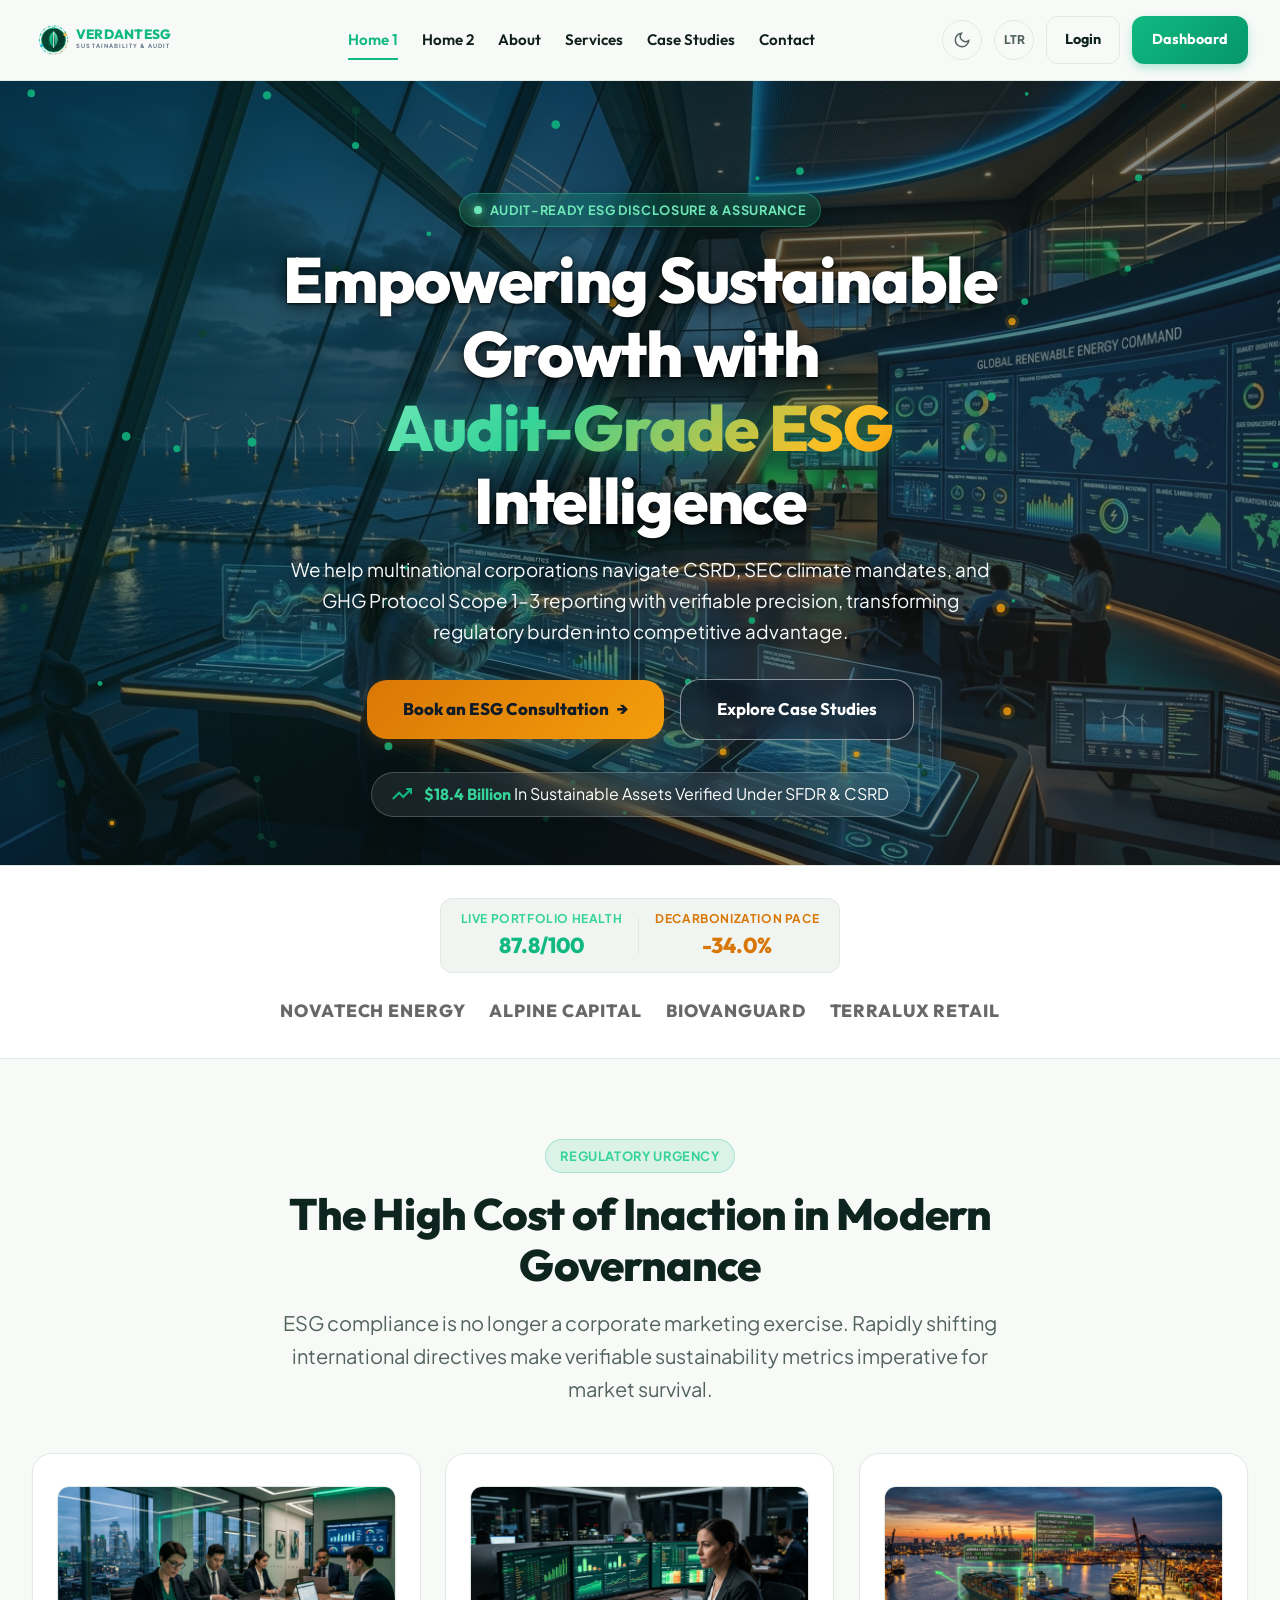
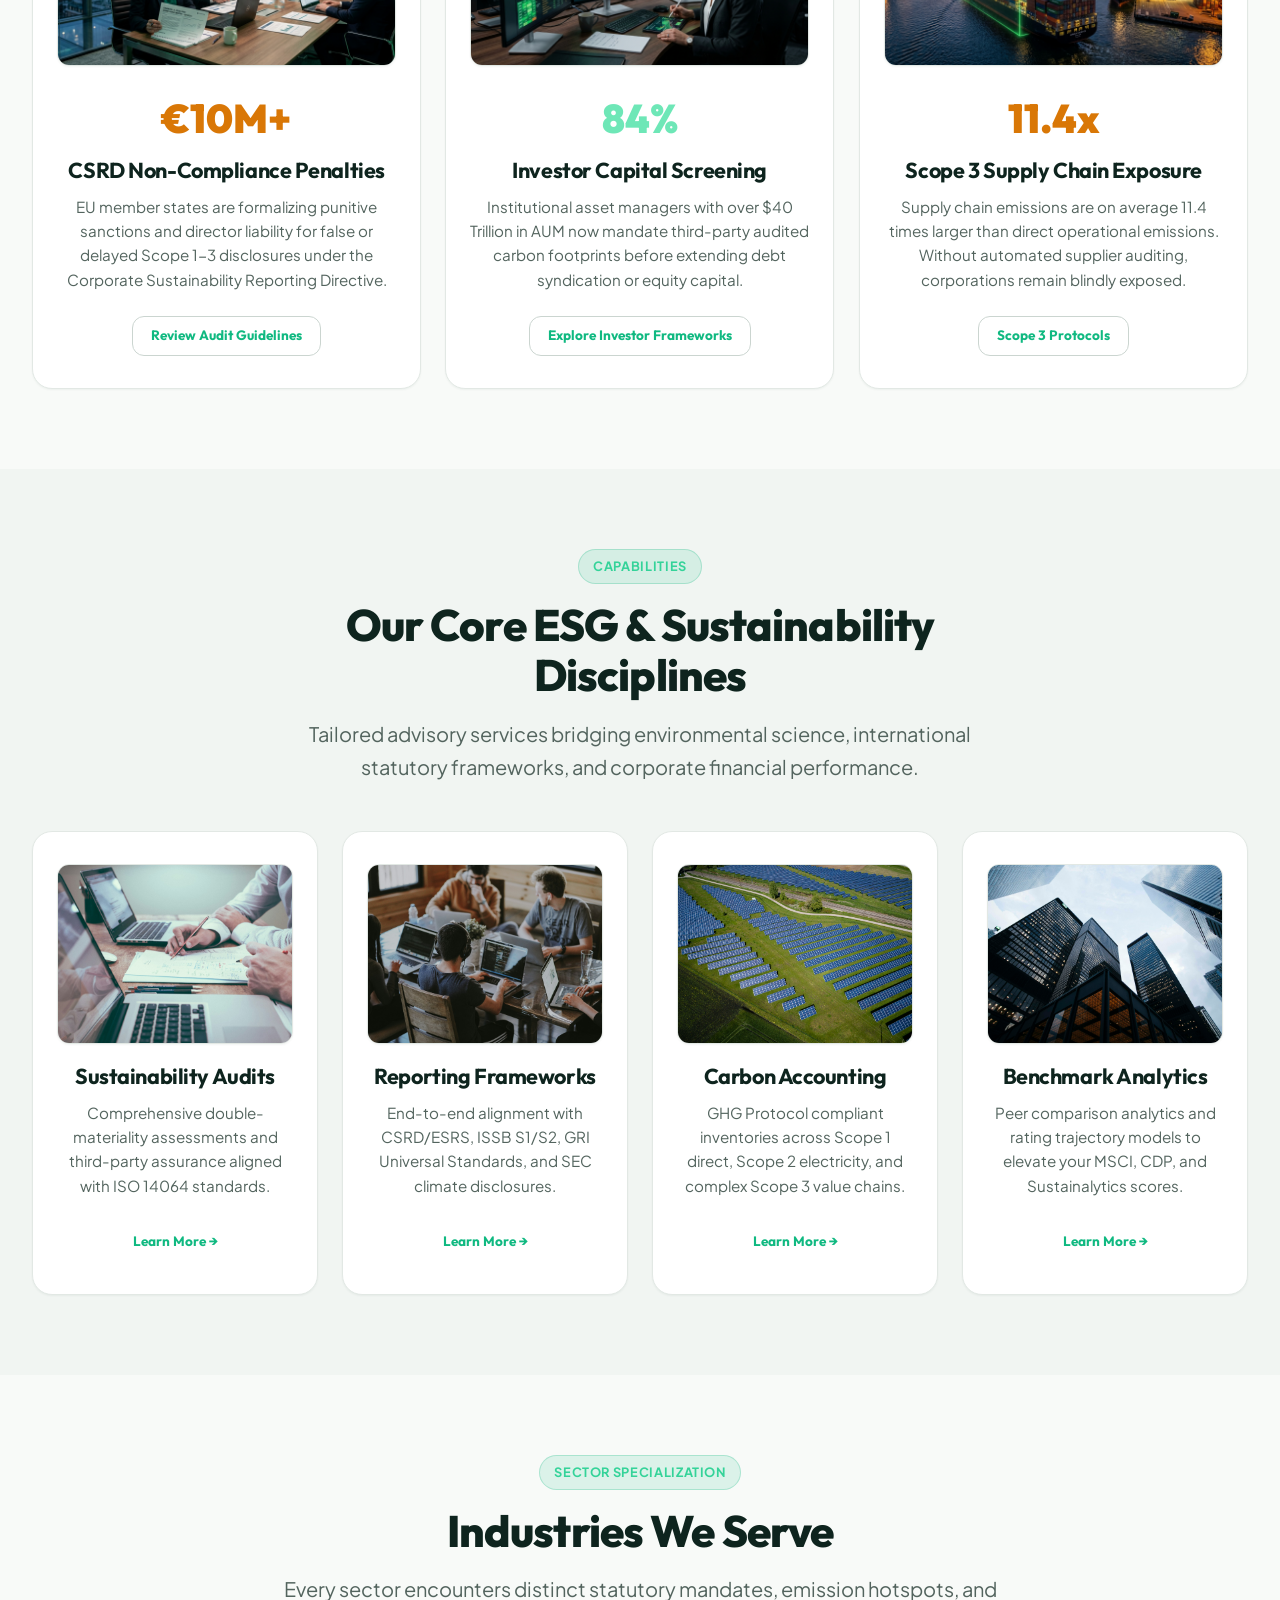
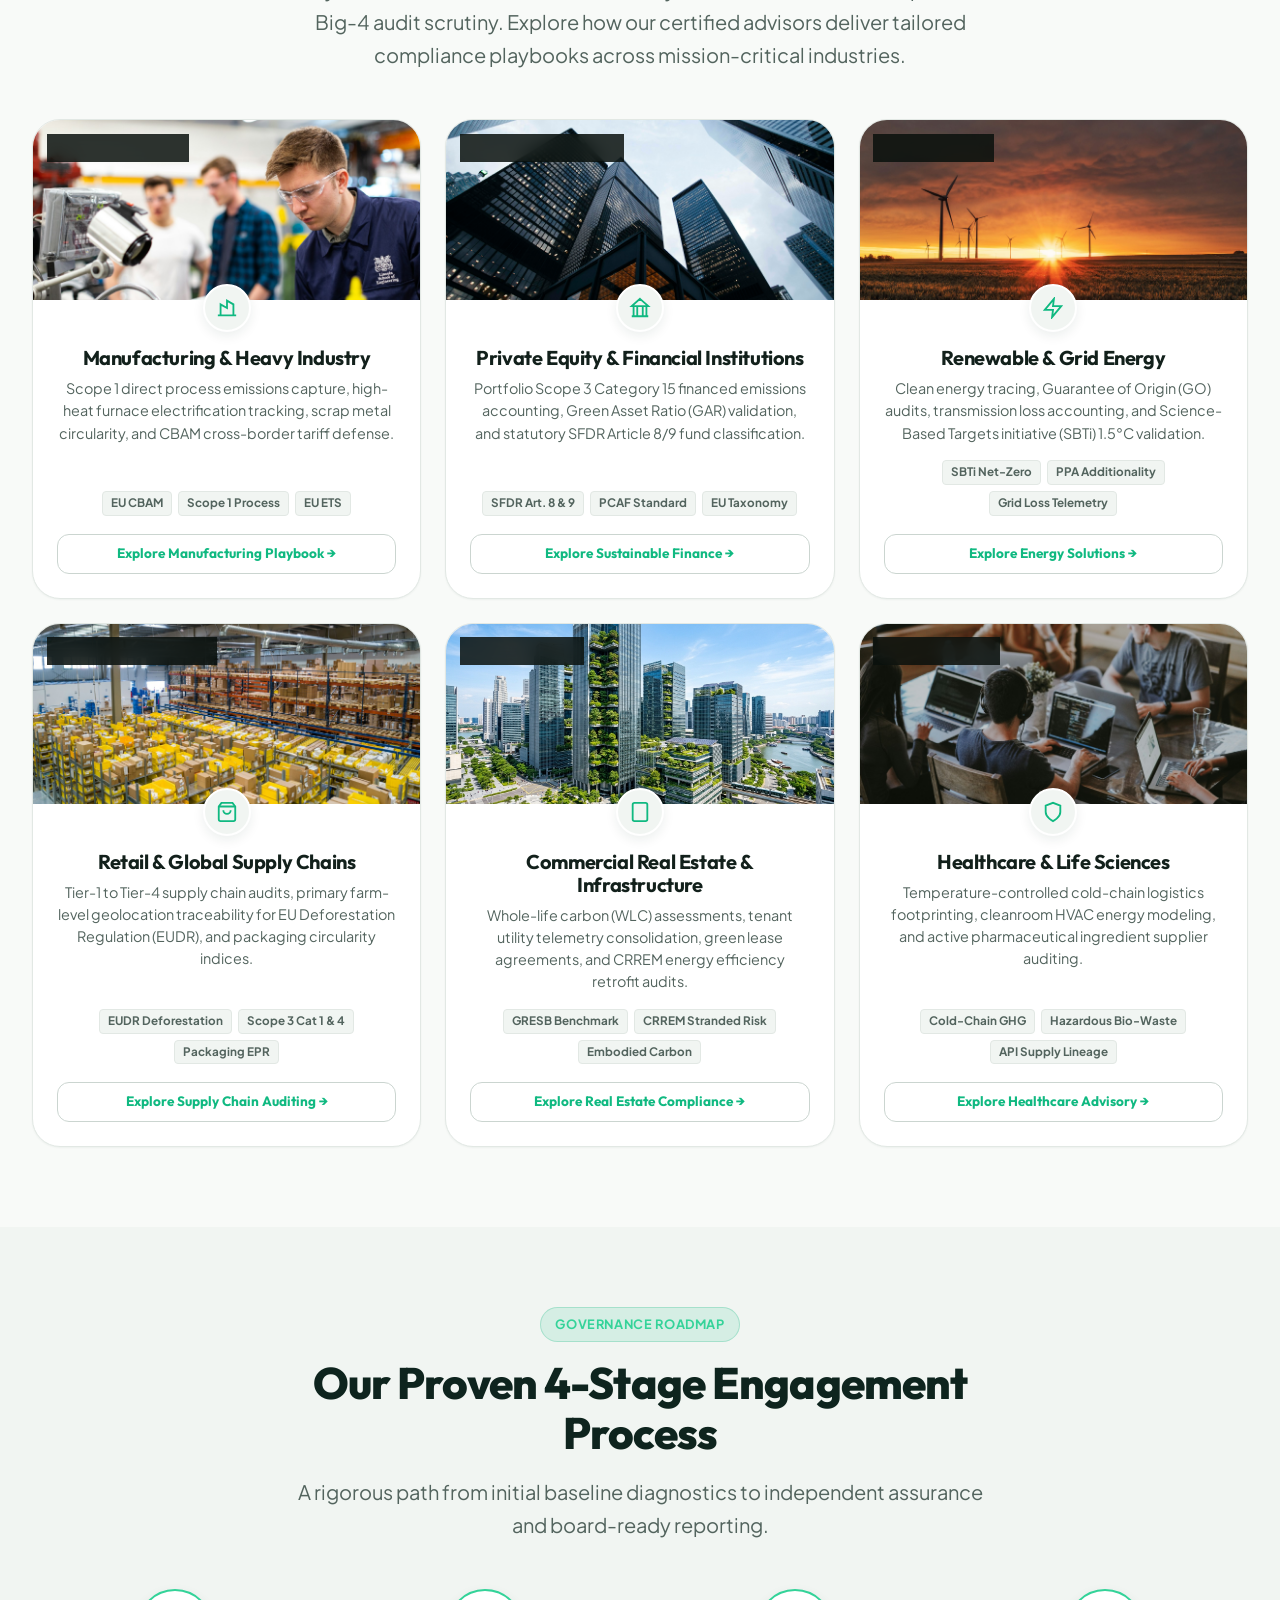
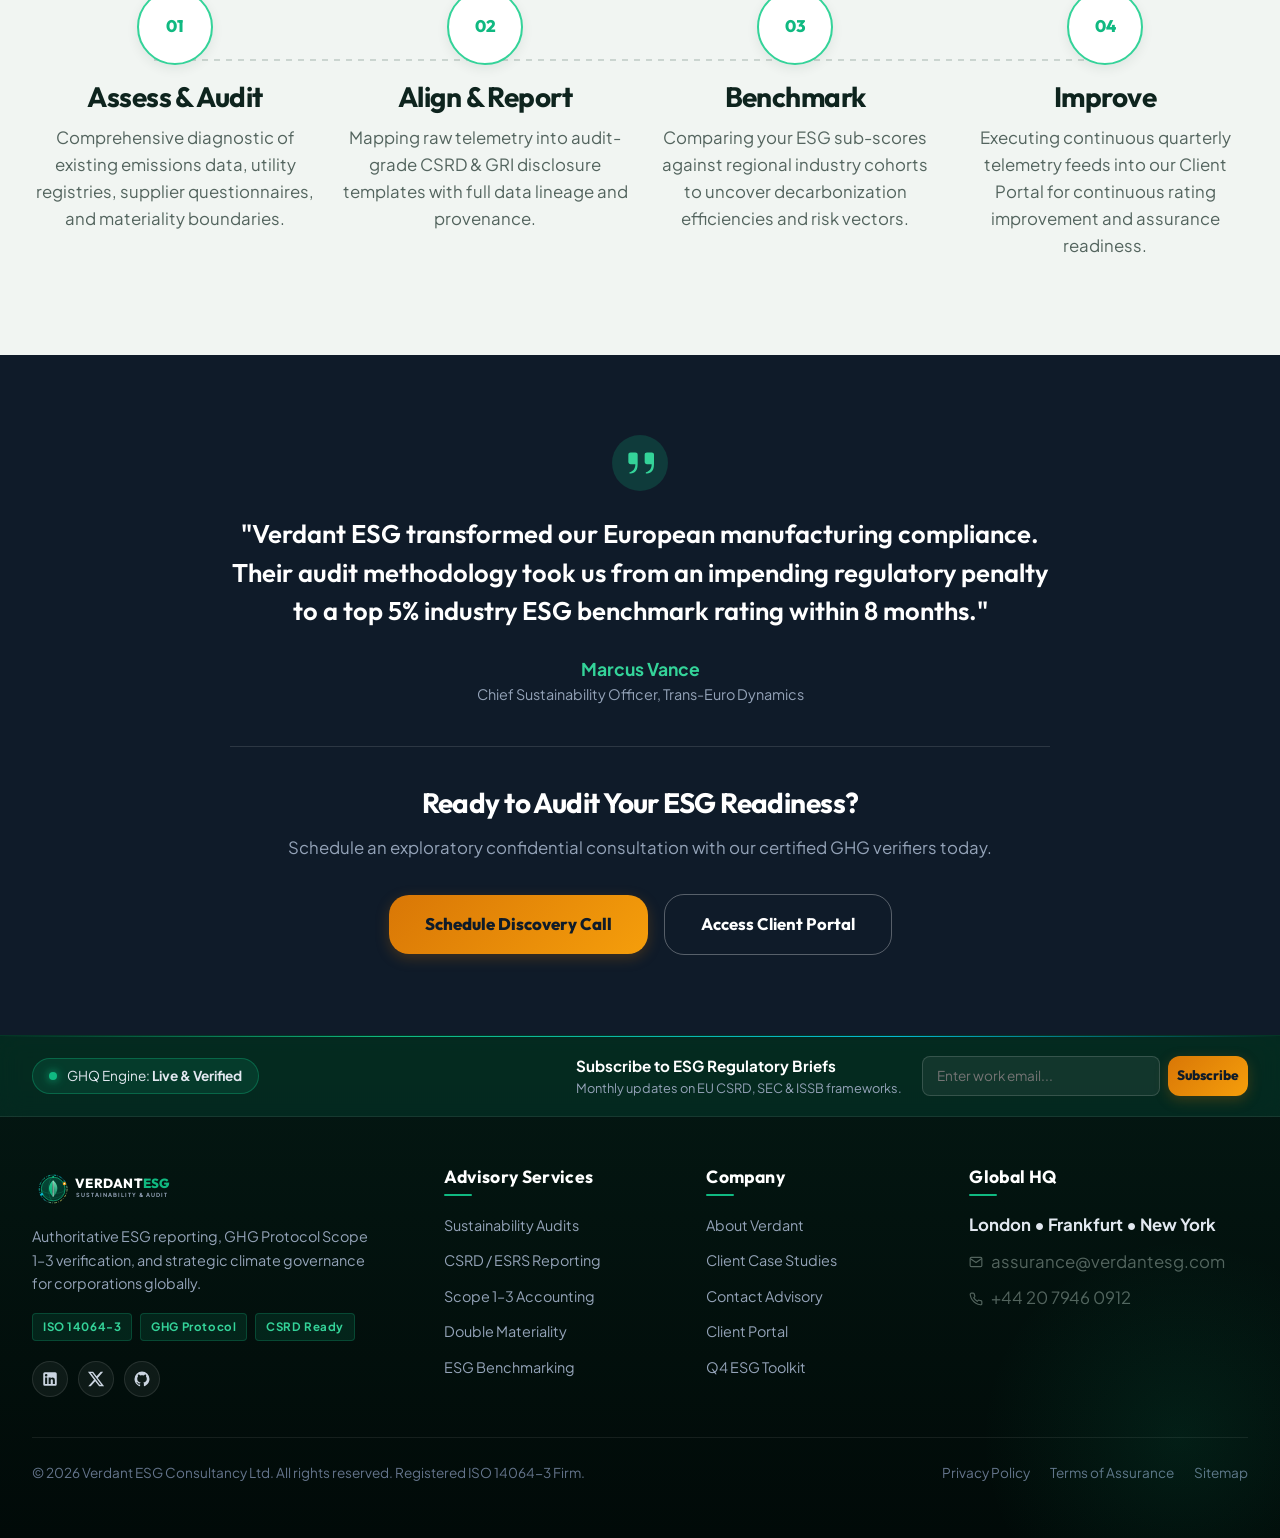
==== commit fc436e49: "5" ====
--- a/index.html
+++ b/index.html
@@ -411,9 +411,152 @@
     </section>
 
     <!-- ========================================================================
-         SECTION 5: PROCESS / HOW WE WORK (TIMELINE)
+         SECTION 5: INDUSTRIES WE SERVE (COMPREHENSIVE SECTOR COVERAGE)
          ======================================================================== -->
-    <section class="section">
+    <section class="section" id="industries">
+      <div class="container">
+        <div class="section-header">
+          <div class="badge">Sector Specialization</div>
+          <h2>Industries We Serve</h2>
+          <p class="lead-text" style="margin-left: auto; margin-right: auto;">
+            Every sector encounters distinct statutory mandates, emission hotspots, and Big-4 audit scrutiny. Explore how our certified advisors deliver tailored compliance playbooks across mission-critical industries.
+          </p>
+        </div>
+
+        <div class="industries-grid">
+          <!-- Sector 1: Manufacturing -->
+          <article class="industry-sector-card">
+            <div class="industry-sector-thumb">
+              <img src="assets/images/case_manufacturing.jpg" alt="Manufacturing & Heavy Industry ESG Audit" loading="lazy">
+              <span class="industry-sector-badge">Industrial &amp; Materials</span>
+            </div>
+            <div class="industry-sector-body">
+              <div class="industry-icon-pill">
+                <svg width="22" height="22" viewBox="0 0 24 24" fill="none" stroke="currentColor" stroke-width="2"><path d="M2 20h20M5 20V8l7 4V4l7 4v12"></path></svg>
+              </div>
+              <h3>Manufacturing &amp; Heavy Industry</h3>
+              <p>Scope 1 direct process emissions capture, high-heat furnace electrification tracking, scrap metal circularity, and CBAM cross-border tariff defense.</p>
+              <div class="industry-reg-pills">
+                <span class="industry-reg-pill">EU CBAM</span>
+                <span class="industry-reg-pill">Scope 1 Process</span>
+                <span class="industry-reg-pill">EU ETS</span>
+              </div>
+              <a href="case-studies.html#spotlight" class="btn btn-outline btn-sm">Explore Manufacturing Playbook →</a>
+            </div>
+          </article>
+
+          <!-- Sector 2: Financial Institutions -->
+          <article class="industry-sector-card">
+            <div class="industry-sector-thumb">
+              <img src="assets/images/case_finance.jpg" alt="Financial Institutions & Private Equity ESG" loading="lazy">
+              <span class="industry-sector-badge">Banking &amp; Private Equity</span>
+            </div>
+            <div class="industry-sector-body">
+              <div class="industry-icon-pill">
+                <svg width="22" height="22" viewBox="0 0 24 24" fill="none" stroke="currentColor" stroke-width="2"><path d="M3 21h18M3 10h18M5 10v11M19 10v11M9 10v11M15 10v11M12 2l9 8H3z"></path></svg>
+              </div>
+              <h3>Private Equity &amp; Financial Institutions</h3>
+              <p>Portfolio Scope 3 Category 15 financed emissions accounting, Green Asset Ratio (GAR) validation, and statutory SFDR Article 8/9 fund classification.</p>
+              <div class="industry-reg-pills">
+                <span class="industry-reg-pill">SFDR Art. 8 &amp; 9</span>
+                <span class="industry-reg-pill">PCAF Standard</span>
+                <span class="industry-reg-pill">EU Taxonomy</span>
+              </div>
+              <a href="case-studies.html" class="btn btn-outline btn-sm">Explore Sustainable Finance →</a>
+            </div>
+          </article>
+
+          <!-- Sector 3: Renewable & Grid Energy -->
+          <article class="industry-sector-card">
+            <div class="industry-sector-thumb">
+              <img src="assets/images/case_energy.jpg" alt="Clean Energy & Utilities Infrastructure" loading="lazy">
+              <span class="industry-sector-badge">Energy &amp; Utilities</span>
+            </div>
+            <div class="industry-sector-body">
+              <div class="industry-icon-pill">
+                <svg width="22" height="22" viewBox="0 0 24 24" fill="none" stroke="currentColor" stroke-width="2"><polygon points="13 2 3 14 12 14 11 22 21 10 12 10 13 2"></polygon></svg>
+              </div>
+              <h3>Renewable &amp; Grid Energy</h3>
+              <p>Clean energy tracing, Guarantee of Origin (GO) audits, transmission loss accounting, and Science-Based Targets initiative (SBTi) 1.5°C validation.</p>
+              <div class="industry-reg-pills">
+                <span class="industry-reg-pill">SBTi Net-Zero</span>
+                <span class="industry-reg-pill">PPA Additionality</span>
+                <span class="industry-reg-pill">Grid Loss Telemetry</span>
+              </div>
+              <a href="case-studies.html" class="btn btn-outline btn-sm">Explore Energy Solutions →</a>
+            </div>
+          </article>
+
+          <!-- Sector 4: Retail & Consumer Goods -->
+          <article class="industry-sector-card">
+            <div class="industry-sector-thumb">
+              <img src="assets/images/case_retail.jpg" alt="Retail & Global Supply Chain Auditing" loading="lazy">
+              <span class="industry-sector-badge">Consumer Goods &amp; Retail</span>
+            </div>
+            <div class="industry-sector-body">
+              <div class="industry-icon-pill">
+                <svg width="22" height="22" viewBox="0 0 24 24" fill="none" stroke="currentColor" stroke-width="2"><path d="M6 2L3 6v14a2 2 0 0 0 2 2h14a2 2 0 0 0 2-2V6l-3-4z"></path><line x1="3" y1="6" x2="21" y2="6"></line><path d="M16 10a4 4 0 0 1-8 0"></path></svg>
+              </div>
+              <h3>Retail &amp; Global Supply Chains</h3>
+              <p>Tier-1 to Tier-4 supply chain audits, primary farm-level geolocation traceability for EU Deforestation Regulation (EUDR), and packaging circularity indices.</p>
+              <div class="industry-reg-pills">
+                <span class="industry-reg-pill">EUDR Deforestation</span>
+                <span class="industry-reg-pill">Scope 3 Cat 1 &amp; 4</span>
+                <span class="industry-reg-pill">Packaging EPR</span>
+              </div>
+              <a href="case-studies.html" class="btn btn-outline btn-sm">Explore Supply Chain Auditing →</a>
+            </div>
+          </article>
+
+          <!-- Sector 5: Commercial Real Estate -->
+          <article class="industry-sector-card">
+            <div class="industry-sector-thumb">
+              <img src="assets/images/hero_cityscape.jpg" alt="Commercial Real Estate and Infrastructure" loading="lazy">
+              <span class="industry-sector-badge">Built Environment</span>
+            </div>
+            <div class="industry-sector-body">
+              <div class="industry-icon-pill">
+                <svg width="22" height="22" viewBox="0 0 24 24" fill="none" stroke="currentColor" stroke-width="2"><rect x="4" y="2" width="16" height="20" rx="2" ry="2"></rect><line x1="9" y1="22" x2="9" y2="22.01"></line><line x1="15" y1="22" x2="15" y2="22.01"></line><line x1="9" y1="18" x2="9" y2="18.01"></line><line x1="15" y1="18" x2="15" y2="18.01"></line><line x1="9" y1="14" x2="9" y2="14.01"></line><line x1="15" y1="14" x2="15" y2="14.01"></line><line x1="9" y1="10" x2="9" y2="10.01"></line><line x1="15" y1="10" x2="15" y2="10.01"></line><line x1="9" y1="6" x2="9" y2="6.01"></line><line x1="15" y1="6" x2="15" y2="6.01"></line></svg>
+              </div>
+              <h3>Commercial Real Estate &amp; Infrastructure</h3>
+              <p>Whole-life carbon (WLC) assessments, tenant utility telemetry consolidation, green lease agreements, and CRREM energy efficiency retrofit audits.</p>
+              <div class="industry-reg-pills">
+                <span class="industry-reg-pill">GRESB Benchmark</span>
+                <span class="industry-reg-pill">CRREM Stranded Risk</span>
+                <span class="industry-reg-pill">Embodied Carbon</span>
+              </div>
+              <a href="contact.html" class="btn btn-outline btn-sm">Explore Real Estate Compliance →</a>
+            </div>
+          </article>
+
+          <!-- Sector 6: Healthcare & Life Sciences -->
+          <article class="industry-sector-card">
+            <div class="industry-sector-thumb">
+              <img src="assets/images/services_advisory.jpg" alt="Healthcare & Life Sciences ESG Advisory" loading="lazy">
+              <span class="industry-sector-badge">Pharma &amp; BioTech</span>
+            </div>
+            <div class="industry-sector-body">
+              <div class="industry-icon-pill">
+                <svg width="22" height="22" viewBox="0 0 24 24" fill="none" stroke="currentColor" stroke-width="2"><path d="M12 22s8-4 8-10V5l-8-3-8 3v7c0 6 8 10 8 10z"></path></svg>
+              </div>
+              <h3>Healthcare &amp; Life Sciences</h3>
+              <p>Temperature-controlled cold-chain logistics footprinting, cleanroom HVAC energy modeling, and active pharmaceutical ingredient supplier auditing.</p>
+              <div class="industry-reg-pills">
+                <span class="industry-reg-pill">Cold-Chain GHG</span>
+                <span class="industry-reg-pill">Hazardous Bio-Waste</span>
+                <span class="industry-reg-pill">API Supply Lineage</span>
+              </div>
+              <a href="contact.html" class="btn btn-outline btn-sm">Explore Healthcare Advisory →</a>
+            </div>
+          </article>
+        </div>
+      </div>
+    </section>
+
+    <!-- ========================================================================
+         SECTION 6: PROCESS / HOW WE WORK (TIMELINE)
+         ======================================================================== -->
+    <section class="section section-subtle">
       <div class="container">
         <div class="section-header">
           <div class="badge">Governance Roadmap</div>
--- a/assets/css/style.css
+++ b/assets/css/style.css
@@ -5,10 +5,16 @@
 @import url('https://fonts.googleapis.com/css2?family=Outfit:wght@400;500;600;700;800;900&family=Plus+Jakarta+Sans:ital,wght@0,400;0,500;0,600;0,700;1,400&display=swap');
 
 :root {
-  /* Core Brand Tokens */
-  --color-primary: #0A382C;          /* Deep Forest Emerald */
-  --color-primary-light: #115E49;    /* Vibrant Bio Green */
-  --color-primary-glow: #10B981;     /* Active Bio Green Glow */
+  /* Core Brand Tokens (Cohesive Emerald Across Both Light & Dark Modes) */
+  --color-primary: #10B981;          /* Verdant Signature Emerald - Core Brand Primary */
+  --color-primary-dark: #059669;     /* Deep Emerald Shade (Hover, Buttons, Accents) */
+  --color-primary-deep: #064E3B;     /* Deep Forest Base Tone */
+  --color-primary-light: #34D399;    /* Bright Bio Emerald Accent */
+  --color-primary-glow: #6EE7B7;     /* Phosphor Mint Glow */
+  --color-primary-subtle: rgba(16, 185, 129, 0.12); /* Translucent Pill/Badge Glass */
+
+  /* Heading & Secondary Tokens */
+  --color-heading: #0E241E;          /* Authoritative Deep Forest Charcoal for Headings */
   --color-secondary: #0F1B29;        /* Slate Governance Navy */
   --color-secondary-light: #1E293B;  /* Slate Neutral */
   --color-accent: #D97706;           /* Warm Amber Action Gold */
@@ -141,7 +147,7 @@
 /* Typography Hierarchy */
 h1, h2, h3, h4, h5, h6 {
   font-family: var(--font-display);
-  color: var(--color-primary);
+  color: var(--color-heading);
   line-height: 1.15;
   font-weight: 700;
   letter-spacing: -0.02em;
@@ -189,10 +195,11 @@
 }
 
 .text-gradient {
-  background: linear-gradient(135deg, var(--color-primary) 0%, var(--color-primary-light) 50%, var(--color-accent) 100%);
+  background: linear-gradient(135deg, #059669 0%, #10B981 50%, #D97706 100%);
   -webkit-background-clip: text;
   background-clip: text;
   -webkit-text-fill-color: transparent;
+  display: inline-block;
 }
 
 .badge {
@@ -297,14 +304,15 @@
 }
 
 .btn-primary {
-  background: linear-gradient(135deg, var(--color-primary) 0%, var(--color-primary-light) 100%);
+  background: linear-gradient(135deg, var(--color-primary) 0%, var(--color-primary-dark) 100%);
   color: #FFFFFF;
-  box-shadow: 0 4px 14px rgba(10, 56, 44, 0.25);
+  box-shadow: 0 4px 14px rgba(16, 185, 129, 0.35);
 }
 
 .btn-primary:hover {
+  background: linear-gradient(135deg, var(--color-primary-light) 0%, var(--color-primary) 100%);
   transform: translateY(-2px);
-  box-shadow: 0 8px 20px rgba(10, 56, 44, 0.35);
+  box-shadow: 0 8px 22px rgba(16, 185, 129, 0.45);
   color: #FFFFFF;
 }
 
@@ -431,12 +439,12 @@
   left: 0;
   width: 0%;
   height: 2px;
-  background-color: var(--color-primary-light);
+  background-color: var(--color-primary);
   transition: width var(--transition-normal);
 }
 
 .nav-link:hover, .nav-link.active {
-  color: var(--color-primary-light);
+  color: var(--color-primary);
 }
 
 .nav-link:hover::after, .nav-link.active::after {
@@ -507,31 +515,33 @@
 }
 
 .nav-actions .btn-login {
-  border: 1.5px solid var(--color-border-hover);
-  color: var(--color-primary);
+  border: 1.5px solid var(--color-border);
+  color: var(--color-heading);
   padding: 8px 18px;
   border-radius: var(--radius-md);
-  font-weight: 600;
+  font-weight: 700;
   font-size: 0.9rem;
+  transition: all var(--transition-fast);
 }
 
 .nav-actions .btn-login:hover {
   border-color: var(--color-primary);
-  background-color: rgba(10, 56, 44, 0.05);
+  color: var(--color-primary-dark);
+  background-color: var(--color-primary-subtle);
 }
 
 .nav-actions .btn-dashboard {
-  background: var(--color-primary);
+  background: linear-gradient(135deg, var(--color-primary) 0%, var(--color-primary-dark) 100%);
   color: #FFFFFF;
   padding: 8px 20px;
   border-radius: var(--radius-md);
   font-weight: 700;
   font-size: 0.9rem;
-  box-shadow: 0 4px 10px rgba(10, 56, 44, 0.18);
+  box-shadow: 0 4px 10px rgba(16, 185, 129, 0.3);
 }
 
 .nav-actions .btn-dashboard:hover {
-  background: var(--color-primary-light);
+  background: linear-gradient(135deg, var(--color-primary-light) 0%, var(--color-primary) 100%);
   transform: translateY(-1px);
 }
 
@@ -1032,25 +1042,101 @@
 }
 
 /* ==========================================================================
-   HERO SECTIONS (HOME 1 vs HOME 2)
+/* ==========================================================================
+   UNIFIED CONSISTENT HERO SECTION SYSTEM (ACROSS ALL PAGES)
+   - Consistent 520px height (min-height: 520px) across desktop views
+   - Distinctive relevant background images matching each page's content
+   - High-contrast emerald & slate atmospheric scrim overlay
+   - WCAG AAA readability in both light & dark modes
    ========================================================================== */
 
-/* Home 1: Full-Bleed Impact Hero */
+.hero-unified,
+.hero-home-1,
+.hero-home-2,
+.page-hero {
+  position: relative;
+  min-height: 520px;
+  display: flex;
+  align-items: center;
+  justify-content: center;
+  background-size: cover;
+  background-position: center;
+  background-repeat: no-repeat;
+  padding-top: calc(var(--navbar-height) + var(--space-8));
+  padding-bottom: var(--space-12);
+  overflow: hidden;
+  color: #FFFFFF;
+}
+
+/* Base Atmospheric Scrim Overlay - Light/Clean Treatment to reveal background imagery */
+.page-hero::before,
+.hero-home-1::before,
+.hero-home-2::before,
+.hero-unified::before {
+  content: '';
+  position: absolute;
+  inset: 0;
+  background: linear-gradient(135deg, rgba(8, 28, 22, 0.52) 0%, rgba(15, 25, 36, 0.48) 100%);
+  z-index: 1;
+}
+
+/* Secondary Ambient Glow Layer - Subtle tint */
+.page-hero::after,
+.hero-home-1::after,
+.hero-home-2::after,
+.hero-unified::after {
+  content: '';
+  position: absolute;
+  inset: 0;
+  background: radial-gradient(circle at 15% 30%, rgba(16, 185, 129, 0.08) 0%, transparent 60%),
+              radial-gradient(circle at 85% 75%, rgba(217, 119, 6, 0.06) 0%, transparent 55%);
+  z-index: 2;
+  pointer-events: none;
+}
+
+.page-hero .container,
+.hero-home-1 .container,
+.hero-home-2 .container {
+  position: relative;
+  z-index: 3;
+  width: 100%;
+}
+
+/* Page Specific Hero Background Images */
 .hero-home-1 {
-  position: relative;
-  padding-top: calc(var(--space-20) + 20px);
-  padding-bottom: var(--space-24);
-  background: radial-gradient(circle at 80% 20%, rgba(16, 185, 129, 0.08) 0%, transparent 60%),
-              radial-gradient(circle at 10% 80%, rgba(217, 119, 6, 0.06) 0%, transparent 50%),
-              var(--color-bg);
-  overflow: hidden;
-}
-
+  background-image: url('../images/hero_clean_tech.jpg');
+}
+
+.hero-home-2 {
+  background-image: url('../images/case_finance.jpg');
+}
+
+.hero-about {
+  background-image: url('../images/hero_boardroom.jpg');
+}
+
+.hero-services {
+  background-image: url('../images/hero_clean_tech.jpg');
+}
+
+.hero-case-studies {
+  background-image: url('../images/hero_case_studies.jpg');
+}
+
+.hero-contact {
+  background-image: url('../images/hero_contact.jpg');
+}
+
+.hero-coming-soon {
+  background-image: url('../images/hero_coming_soon.jpg');
+}
+
+/* Home 1 Canvas Container */
 .hero-canvas-container {
   position: absolute;
   inset: 0;
   pointer-events: auto;
-  z-index: 1;
+  z-index: 2;
   opacity: 0.85;
 }
 
@@ -1062,43 +1148,210 @@
 
 .hero-content {
   position: relative;
-  z-index: 2;
+  z-index: 3;
   max-width: 860px;
   margin: 0 auto;
   text-align: center;
 }
 
-.hero-content .btn-group {
+.hero-content h1,
+.page-hero h1,
+.hero-home-1 h1,
+.hero-home-2 h1 {
+  color: #FFFFFF;
+  margin-bottom: var(--space-4);
+  text-shadow: 0 3px 20px rgba(0, 0, 0, 0.75), 0 1px 3px rgba(0, 0, 0, 0.9);
+}
+
+/* High-Contrast Luminous Text Gradient inside Dark Hero Scrims (Light & Dark Mode) */
+.hero-content .text-gradient,
+.page-hero .text-gradient,
+.hero-home-1 .text-gradient,
+.hero-home-2 .text-gradient,
+.hero-unified .text-gradient,
+.section-dark .text-gradient,
+.case-cta-banner .text-gradient,
+[data-theme="dark"] .text-gradient {
+  background: linear-gradient(135deg, #6EE7B7 0%, #34D399 30%, #FBBF24 85%, #F59E0B 100%) !important;
+  -webkit-background-clip: text !important;
+  background-clip: text !important;
+  -webkit-text-fill-color: transparent !important;
+  display: inline-block;
+  text-shadow: none !important;
+  filter: drop-shadow(0 2px 14px rgba(16, 185, 129, 0.5));
+}
+
+.hero-content .lead-text,
+.page-hero .lead-text,
+.hero-home-1 .lead-text,
+.hero-home-2 .lead-text {
+  color: #F8FAFC;
+  font-size: 1.18rem;
+  line-height: 1.65;
+  text-shadow: 0 2px 14px rgba(0, 0, 0, 0.85);
+}
+
+.hero-content p,
+.page-hero p,
+.hero-home-1 p,
+.hero-home-2 p,
+.hero-unified p {
+  color: #F8FAFC;
+  text-shadow: 0 2px 12px rgba(0, 0, 0, 0.8);
+}
+
+.hero-content .btn-group,
+.page-hero .btn-group,
+.hero-home-1 .btn-group {
   justify-content: center;
   margin-top: var(--space-8);
 }
 
+.hero-content .btn-primary,
+.page-hero .btn-primary,
+.hero-home-1 .btn-primary,
+.hero-home-2 .btn-primary {
+  background: linear-gradient(135deg, #10B981 0%, #059669 100%);
+  color: #FFFFFF;
+  border: 1px solid rgba(255, 255, 255, 0.25);
+  box-shadow: 0 4px 18px rgba(16, 185, 129, 0.4);
+}
+
+.hero-content .btn-primary:hover,
+.page-hero .btn-primary:hover,
+.hero-home-1 .btn-primary:hover,
+.hero-home-2 .btn-primary:hover {
+  background: linear-gradient(135deg, #34D399 0%, #10B981 100%);
+  color: #FFFFFF;
+  box-shadow: 0 6px 24px rgba(16, 185, 129, 0.6);
+  transform: translateY(-2px);
+}
+
+.hero-content .btn-outline,
+.hero-home-2 .btn-outline,
+.page-hero .btn-outline,
+.hero-home-1 .btn-outline {
+  color: #FFFFFF;
+  background: rgba(15, 23, 42, 0.4);
+  border: 1.5px solid rgba(255, 255, 255, 0.5);
+  backdrop-filter: blur(10px);
+  -webkit-backdrop-filter: blur(10px);
+}
+
+.hero-content .btn-outline:hover,
+.hero-home-2 .btn-outline:hover,
+.page-hero .btn-outline:hover,
+.hero-home-1 .btn-outline:hover {
+  background: rgba(255, 255, 255, 0.2);
+  border-color: #FFFFFF;
+  color: #FFFFFF;
+  transform: translateY(-2px);
+}
+
+/* Glassy Translucent Badges in Hero */
+.page-hero .badge,
+.hero-home-1 .badge,
+.hero-home-2 .badge {
+  background: rgba(16, 185, 129, 0.2);
+  border: 1px solid rgba(52, 211, 153, 0.35);
+  color: #6EE7B7;
+  backdrop-filter: blur(8px);
+  -webkit-backdrop-filter: blur(8px);
+  box-shadow: 0 4px 16px rgba(0, 0, 0, 0.2);
+}
+
 .hero-stats-badge {
   display: inline-flex;
   align-items: center;
   gap: var(--space-3);
-  background-color: var(--color-surface);
-  border: 1px solid var(--color-border);
+  background: rgba(255, 255, 255, 0.08);
+  border: 1px solid rgba(255, 255, 255, 0.2);
+  backdrop-filter: blur(12px);
+  -webkit-backdrop-filter: blur(12px);
+  padding: 8px 20px;
+  border-radius: var(--radius-full);
+  margin-top: var(--space-8);
+  color: #FFFFFF;
+  box-shadow: 0 8px 24px rgba(0, 0, 0, 0.25);
+}
+
+.hero-stats-badge strong {
+  color: #34D399;
+  font-family: var(--font-display);
+}
+
+/* Page Hero Quick Stats Pill Strip */
+.hero-pills-strip {
+  display: flex;
+  align-items: center;
+  justify-content: center;
+  flex-wrap: wrap;
+  gap: 12px;
+  margin-top: var(--space-8);
+}
+
+.hero-pill-item {
+  display: inline-flex;
+  align-items: center;
+  gap: 8px;
+  background: rgba(10, 24, 20, 0.55);
+  border: 1px solid rgba(255, 255, 255, 0.22);
+  backdrop-filter: blur(12px);
+  -webkit-backdrop-filter: blur(12px);
   padding: 8px 18px;
   border-radius: var(--radius-full);
-  margin-top: var(--space-10);
-  box-shadow: var(--shadow-sm);
-}
-
-.hero-stats-badge strong {
-  color: var(--color-primary);
+  font-size: 0.88rem;
+  color: #F1F5F9;
+  box-shadow: 0 4px 16px rgba(0, 0, 0, 0.25);
+  transition: all var(--transition-fast);
+}
+
+.hero-pill-item strong {
+  color: #34D399;
   font-family: var(--font-display);
+  font-weight: 800;
+}
+
+.hero-pill-item:hover {
+  background: rgba(10, 24, 20, 0.75);
+  border-color: rgba(52, 211, 153, 0.5);
+  transform: translateY(-2px);
+  box-shadow: 0 6px 20px rgba(0, 0, 0, 0.35);
+}
+
+/* Hero Quick Jump Navigation Pills */
+.hero-jump-links {
+  display: flex;
+  align-items: center;
+  justify-content: center;
+  flex-wrap: wrap;
+  gap: 10px;
+  margin-top: var(--space-8);
+}
+
+.hero-jump-link {
+  display: inline-flex;
+  align-items: center;
+  gap: 6px;
+  background: rgba(16, 185, 129, 0.15);
+  border: 1px solid rgba(52, 211, 153, 0.3);
+  color: #A7F3D0;
+  padding: 6px 16px;
+  border-radius: var(--radius-full);
+  font-size: 0.82rem;
+  font-weight: 700;
+  text-decoration: none;
+  transition: all var(--transition-fast);
+}
+
+.hero-jump-link:hover {
+  background: var(--color-primary-glow);
+  color: #064E3B;
+  border-color: var(--color-primary-glow);
+  transform: translateY(-2px);
 }
 
 /* Home 2: Split-Screen Gauge & Dial Hero */
-.hero-home-2 {
-  position: relative;
-  padding-top: var(--space-16);
-  padding-bottom: var(--space-20);
-  background: radial-gradient(circle at 20% 30%, rgba(10, 56, 44, 0.06) 0%, transparent 70%),
-              var(--color-bg);
-}
-
 .hero-split-grid {
   display: grid;
   grid-template-columns: 1.15fr 0.85fr;
@@ -1111,10 +1364,11 @@
   border: 1.5px solid var(--color-border);
   border-radius: var(--radius-xl);
   padding: var(--space-8);
-  box-shadow: var(--shadow-xl);
+  box-shadow: 0 25px 60px rgba(0, 0, 0, 0.35);
   text-align: center;
   position: relative;
   overflow: hidden;
+  color: var(--color-text);
 }
 
 .dial-wrapper {
@@ -1247,7 +1501,7 @@
 .timeline-process::before {
   content: '';
   position: absolute;
-  top: 45px;
+  top: 70px;
   left: 10%;
   right: 10%;
   height: 2px;
@@ -1265,17 +1519,17 @@
 }
 
 .step-img-box {
-  width: 90px;
-  height: 90px;
-  min-width: 90px;
-  min-height: 90px;
+  width: 140px;
+  height: 140px;
+  min-width: 140px;
+  min-height: 140px;
   border-radius: 50%;
   overflow: hidden;
-  border: 3px solid var(--color-primary-light);
-  box-shadow: var(--shadow-md);
-  margin-bottom: 12px;
+  border: 4px solid var(--color-primary-light);
+  box-shadow: 0 10px 25px rgba(0, 0, 0, 0.1);
+  margin-bottom: 16px;
   position: relative;
-  transition: transform var(--transition-normal), border-color var(--transition-normal);
+  transition: transform var(--transition-normal), border-color var(--transition-normal), box-shadow var(--transition-normal);
   background-color: var(--color-surface);
 }
 
@@ -1287,9 +1541,9 @@
 }
 
 .timeline-step:hover .step-img-box {
-  transform: scale(1.1);
+  transform: translateY(-4px) scale(1.08);
   border-color: var(--color-primary-glow);
-  box-shadow: var(--shadow-tilt);
+  box-shadow: 0 16px 32px rgba(16, 185, 129, 0.25);
 }
 
 .timeline-step:hover .step-img-box img {
@@ -1769,16 +2023,41 @@
 /* ==========================================================================
    AUTHENTICATION SCREEN (LOGIN STANDALONE)
    ========================================================================== */
+.auth-header {
+  position: absolute;
+  top: 20px;
+  right: 24px;
+  display: flex;
+  align-items: center;
+  gap: 12px;
+  z-index: 100;
+}
+
 .auth-page-wrapper {
   min-height: 100vh;
   display: flex;
+  flex-direction: column;
   align-items: center;
   justify-content: center;
-  padding: var(--space-6);
+  padding: 80px var(--space-6) var(--space-6) var(--space-6);
   background: radial-gradient(circle at 10% 20%, rgba(10, 56, 44, 0.1) 0%, transparent 50%),
               radial-gradient(circle at 90% 80%, rgba(217, 119, 6, 0.08) 0%, transparent 60%),
               var(--color-bg);
   position: relative;
+}
+
+@media (max-width: 768px) {
+  .auth-header {
+    top: 16px;
+    right: 16px;
+  }
+  .auth-page-wrapper {
+    padding-top: 76px;
+    padding-left: 16px;
+    padding-right: 16px;
+    padding-bottom: 32px;
+    justify-content: flex-start;
+  }
 }
 
 .auth-card {
@@ -1884,18 +2163,23 @@
   overflow-x: hidden;
   margin-left: 270px;
   width: calc(100% - 270px);
+  padding-top: var(--navbar-height);
 }
 
 .dashboard-topbar {
   height: var(--navbar-height);
   background-color: var(--color-surface);
   border-bottom: 1px solid var(--color-border);
+  box-shadow: 0 4px 16px rgba(0, 0, 0, 0.12);
   padding: 0 var(--space-8);
   display: flex;
   align-items: center;
   justify-content: space-between;
-  position: sticky;
+  position: fixed;
   top: 0;
+  left: 270px;
+  right: 0;
+  width: calc(100% - 270px);
   z-index: 980;
 }
 
@@ -1967,6 +2251,176 @@
   background-color: rgba(16, 185, 129, 0.05);
 }
 
+/* Dedicated Dashboard Page Structure */
+.dash-page-header {
+  display: flex;
+  justify-content: space-between;
+  align-items: center;
+  margin-bottom: var(--space-8);
+  flex-wrap: wrap;
+  gap: var(--space-4);
+}
+
+.dash-page-header h2 {
+  font-size: 1.65rem;
+  margin-bottom: 4px;
+}
+
+.dash-breadcrumb {
+  display: flex;
+  align-items: center;
+  gap: 8px;
+  font-size: 0.8rem;
+  color: var(--color-text-muted);
+  margin-bottom: 8px;
+}
+
+.dash-breadcrumb a {
+  color: var(--color-text-muted);
+  text-decoration: none;
+  transition: color var(--transition-fast);
+}
+
+.dash-breadcrumb a:hover {
+  color: var(--color-primary);
+}
+
+.dash-breadcrumb-sep {
+  opacity: 0.5;
+}
+
+.dash-table-wrapper {
+  overflow-x: auto;
+  border-radius: var(--radius-md);
+  border: 1px solid var(--color-border);
+}
+
+.dash-table {
+  width: 100%;
+  border-collapse: collapse;
+  text-align: left;
+  font-size: 0.9rem;
+}
+
+.dash-table th {
+  padding: 12px 18px;
+  background-color: var(--color-surface-subtle);
+  border-bottom: 1.5px solid var(--color-border);
+  color: var(--color-text-muted);
+  font-size: 0.8rem;
+  font-weight: 700;
+  text-transform: uppercase;
+  letter-spacing: 0.04em;
+}
+
+.dash-table td {
+  padding: 14px 18px;
+  border-bottom: 1px solid var(--color-border);
+  color: var(--color-text);
+}
+
+.dash-table tr:last-child td {
+  border-bottom: none;
+}
+
+.token-copy-box {
+  display: flex;
+  align-items: center;
+  background: var(--color-surface-subtle);
+  border: 1px solid var(--color-border);
+  border-radius: var(--radius-md);
+  padding: 8px 12px;
+  gap: 10px;
+}
+
+.token-code {
+  font-family: 'Courier New', Courier, monospace;
+  font-size: 0.85rem;
+  color: var(--color-primary-light);
+  background: none;
+  border: none;
+  flex: 1;
+  min-width: 0;
+  text-overflow: ellipsis;
+  overflow: hidden;
+  outline: none;
+}
+
+/* Responsive Dashboard Sub-Page Layout Utility Classes */
+.dash-grid-4 {
+  display: grid;
+  grid-template-columns: repeat(4, 1fr);
+  gap: var(--space-4);
+  margin-bottom: var(--space-8);
+}
+
+.dash-grid-3 {
+  display: grid;
+  grid-template-columns: repeat(3, 1fr);
+  gap: var(--space-6);
+  margin-bottom: var(--space-8);
+}
+
+.dash-grid-2 {
+  display: grid;
+  grid-template-columns: 1fr 1fr;
+  gap: var(--space-8);
+  margin-bottom: var(--space-8);
+}
+
+.dash-grid-split {
+  display: grid;
+  grid-template-columns: 1.2fr 0.8fr;
+  gap: var(--space-6);
+  margin-bottom: var(--space-8);
+}
+
+.dash-grid-settings {
+  display: grid;
+  grid-template-columns: 1.15fr 0.85fr;
+  gap: var(--space-8);
+  margin-bottom: var(--space-8);
+}
+
+.dash-card-meta-grid {
+  display: grid;
+  grid-template-columns: repeat(3, 1fr);
+  gap: 12px;
+  padding: 14px;
+  background: var(--color-surface-subtle);
+  border-radius: var(--radius-md);
+  border: 1px solid var(--color-border);
+  font-size: 0.82rem;
+}
+
+.report-item-card {
+  padding: 14px 18px;
+  background: var(--color-surface-subtle);
+  border-radius: var(--radius-md);
+  border: 1px solid var(--color-border);
+  display: flex;
+  align-items: center;
+  justify-content: space-between;
+  gap: 14px;
+}
+
+.uploaded-file-item {
+  padding: 12px 16px;
+  background: var(--color-surface-subtle);
+  border-radius: var(--radius-md);
+  border: 1px solid var(--color-border);
+  display: flex;
+  align-items: center;
+  justify-content: space-between;
+  gap: 12px;
+}
+
+.dash-header-actions {
+  display: flex;
+  gap: 10px;
+  align-items: center;
+}
+
 /* ==========================================================================
    STRICT BREAKPOINTS QA (INDEPENDENT VERIFICATION)
    ========================================================================== */
@@ -2072,7 +2526,8 @@
   .card-grid-3 > :last-child:nth-child(odd),
   .card-grid-2 > :last-child:nth-child(odd),
   .card-grid > :last-child:nth-child(odd),
-  .stats-grid > :last-child:nth-child(odd) {
+  .stats-grid > :last-child:nth-child(odd),
+  .dash-grid-3 > :last-child:nth-child(odd) {
     grid-column: 1 / -1;
     justify-self: center;
     width: calc((100% - var(--space-6)) / 2);
@@ -2090,6 +2545,12 @@
   }
   .dash-topbar-brand .navbar-brand {
     display: inline-flex !important;
+    align-items: center;
+  }
+  .dash-topbar-brand .navbar-brand svg {
+    height: 38px;
+    width: auto;
+    max-width: 175px;
   }
   .dashboard-sidebar {
     position: fixed;
@@ -2106,11 +2567,21 @@
   .dashboard-main {
     margin-left: 0;
     width: 100%;
+    padding-top: 60px !important;
   }
   .dashboard-topbar {
-    height: 60px;
-    min-height: 60px;
+    position: fixed !important;
+    top: 0 !important;
+    left: 0 !important;
+    right: 0 !important;
+    width: 100% !important;
+    height: 60px !important;
+    min-height: 60px !important;
     padding: 12px 20px;
+    z-index: 980 !important;
+    background-color: var(--color-surface) !important;
+    border-bottom: 1px solid var(--color-border) !important;
+    box-shadow: 0 4px 16px rgba(0, 0, 0, 0.12) !important;
     flex-wrap: nowrap !important;
     gap: 14px;
     align-items: center;
@@ -2138,9 +2609,42 @@
     gap: var(--space-6);
   }
   .dash-stats-grid > :last-child:nth-child(odd) {
-    grid-column: auto;
-    justify-self: stretch;
     width: 100%;
+  }
+  .dash-grid-4 {
+    grid-template-columns: repeat(2, 1fr) !important;
+    gap: var(--space-4);
+  }
+  .dash-grid-3,
+  .dash-quick-nav {
+    display: flex !important;
+    flex-wrap: wrap !important;
+    justify-content: center !important;
+    gap: var(--space-6) !important;
+  }
+  .dash-grid-3 > *,
+  .dash-quick-nav > * {
+    flex: 0 0 calc((100% - var(--space-6)) / 2) !important;
+    width: calc((100% - var(--space-6)) / 2) !important;
+    max-width: calc((100% - var(--space-6)) / 2) !important;
+    box-sizing: border-box !important;
+  }
+  .dash-grid-3 > :last-child:nth-child(odd),
+  .dash-grid-3 > :nth-child(3),
+  .dash-grid-3 > .dash-nav-card-last,
+  .dash-quick-nav > :last-child:nth-child(odd),
+  .dash-quick-nav > :nth-child(3),
+  .dash-quick-nav > .dash-nav-card-last {
+    margin-left: auto !important;
+    margin-right: auto !important;
+    grid-column: 1 / -1 !important;
+    justify-self: center !important;
+  }
+  .dash-grid-2,
+  .dash-grid-split,
+  .dash-grid-settings {
+    grid-template-columns: 1fr !important;
+    gap: var(--space-6);
   }
 
   /* Center align dashboard card headings, text, and headers in Tab views */
@@ -2159,6 +2663,57 @@
   .dash-chart-header > div,
   .dash-card-header > div {
     text-align: center;
+  }
+
+  /* Center align dashboard page headers in Tab views */
+  .dash-page-header {
+    flex-direction: column !important;
+    align-items: center !important;
+    justify-content: center !important;
+    text-align: center !important;
+    gap: 16px !important;
+    margin-bottom: var(--space-6) !important;
+  }
+  .dash-page-header > div:first-child {
+    display: flex !important;
+    flex-direction: column !important;
+    align-items: center !important;
+    text-align: center !important;
+    width: 100% !important;
+  }
+  .dash-breadcrumb {
+    justify-content: center !important;
+    text-align: center !important;
+    margin-left: auto !important;
+    margin-right: auto !important;
+  }
+  .dash-page-header h2 {
+    text-align: center !important;
+    margin-left: auto !important;
+    margin-right: auto !important;
+  }
+  .dash-page-header p {
+    text-align: center !important;
+    margin-left: auto !important;
+    margin-right: auto !important;
+    max-width: 680px !important;
+  }
+  .dash-header-actions {
+    display: flex !important;
+    justify-content: center !important;
+    align-items: center !important;
+    flex-wrap: wrap !important;
+    width: 100% !important;
+    gap: 12px !important;
+    margin: 0 auto !important;
+  }
+  .dash-header-actions .btn,
+  .dash-header-actions button,
+  .dash-header-actions a {
+    text-align: center !important;
+    justify-content: center !important;
+    display: inline-flex !important;
+    align-items: center !important;
   }
 
   /* Enable Hamburger Menu in 1024px & Tab Views & hide header buttons */
@@ -2318,6 +2873,7 @@
   .dashboard-main {
     margin-left: 0;
     width: 100%;
+    padding-top: 60px !important;
   }
 }
 
@@ -2369,7 +2925,18 @@
   }
 
   /* Mobile Dashboard Layout & Alignment Enhancements (Matches Reference Single Row Header) */
+  .dashboard-main {
+    margin-left: 0 !important;
+    width: 100% !important;
+    padding-top: 60px !important;
+  }
   .dashboard-topbar {
+    position: fixed !important;
+    top: 0 !important;
+    left: 0 !important;
+    right: 0 !important;
+    width: 100% !important;
+    z-index: 980 !important;
     flex-direction: row !important;
     align-items: center !important;
     justify-content: space-between !important;
@@ -2379,6 +2946,7 @@
     padding: 10px 16px !important;
     background-color: var(--color-surface) !important;
     border-bottom: 1px solid var(--color-border) !important;
+    box-shadow: 0 4px 16px rgba(0, 0, 0, 0.15) !important;
   }
   .dash-topbar-brand {
     width: auto !important;
@@ -2386,6 +2954,11 @@
     display: flex !important;
     align-items: center !important;
     gap: 10px !important;
+  }
+  .dash-topbar-brand .navbar-brand svg {
+    height: 35px !important;
+    width: auto !important;
+    max-width: 155px !important;
   }
   .dash-topbar-actions {
     width: auto !important;
@@ -2461,6 +3034,78 @@
   .report-item-card button {
     width: 100%;
   }
+  .dash-grid-4,
+  .dash-grid-3,
+  .dash-grid-2,
+  .dash-grid-split,
+  .dash-grid-settings {
+    grid-template-columns: 1fr !important;
+    gap: 16px !important;
+    margin-bottom: 20px !important;
+  }
+  .dash-card-meta-grid {
+    grid-template-columns: 1fr !important;
+    gap: 10px !important;
+  }
+  .dash-page-header {
+    flex-direction: column !important;
+    align-items: center !important;
+    justify-content: center !important;
+    text-align: center !important;
+    gap: 14px !important;
+    margin-bottom: 20px !important;
+  }
+  .dash-page-header > div:first-child {
+    display: flex !important;
+    flex-direction: column !important;
+    align-items: center !important;
+    text-align: center !important;
+    width: 100% !important;
+  }
+  .dash-breadcrumb {
+    justify-content: center !important;
+    text-align: center !important;
+  }
+  .dash-page-header h2 {
+    font-size: 1.35rem !important;
+    line-height: 1.3 !important;
+    text-align: center !important;
+  }
+  .dash-page-header p {
+    text-align: center !important;
+  }
+  .dash-header-actions {
+    width: 100% !important;
+    display: flex !important;
+    flex-direction: column !important;
+    align-items: center !important;
+    justify-content: center !important;
+    gap: 8px !important;
+  }
+  .dash-header-actions .btn,
+  .dash-header-actions button,
+  .dash-header-actions a {
+    width: 100% !important;
+    max-width: 340px !important;
+    text-align: center !important;
+    justify-content: center !important;
+  }
+  .dash-sso-item {
+    flex-direction: column !important;
+    align-items: flex-start !important;
+    gap: 8px !important;
+  }
+  .dash-alert-banner {
+    flex-direction: column !important;
+    align-items: flex-start !important;
+    gap: 12px !important;
+    padding: 14px 14px !important;
+  }
+  .dash-alert-banner .btn {
+    width: 100% !important;
+    text-align: center !important;
+    justify-content: center !important;
+  }
   .section {
     padding-top: var(--space-12);
     padding-bottom: var(--space-12);
@@ -2481,6 +3126,7 @@
   .card-grid > :last-child:nth-child(odd),
   .stats-grid > :last-child:nth-child(odd),
   .dash-stats-grid > :last-child:nth-child(odd),
+  .dash-grid-3 > :last-child:nth-child(odd),
   .timeline-process > :last-child:nth-child(odd) {
     grid-column: auto;
     justify-self: stretch;
@@ -2926,3 +3572,2518 @@
     width: 100%;
   }
 }
+
+/* ==========================================================================
+   DISTINCTIVE LAYOUT STYLES - ABOUT PAGE
+   ========================================================================== */
+.heritage-split-grid {
+  display: grid;
+  grid-template-columns: 1fr 1fr;
+  gap: var(--space-10);
+  align-items: start;
+}
+
+.heritage-timeline {
+  position: relative;
+  padding-left: 28px;
+  border-left: 2px solid var(--color-border);
+}
+
+.heritage-item {
+  position: relative;
+  margin-bottom: var(--space-8);
+}
+
+.heritage-item:last-child {
+  margin-bottom: 0;
+}
+
+.heritage-dot {
+  position: absolute;
+  left: -35px;
+  top: 4px;
+  width: 16px;
+  height: 16px;
+  border-radius: 50%;
+  background-color: var(--color-surface);
+  border: 3px solid var(--color-primary-glow);
+  box-shadow: 0 0 0 4px rgba(16, 185, 129, 0.2);
+}
+
+.heritage-year {
+  font-family: var(--font-display);
+  font-size: 0.95rem;
+  font-weight: 800;
+  color: var(--color-primary-glow);
+  text-transform: uppercase;
+  letter-spacing: 0.05em;
+  margin-bottom: 4px;
+}
+
+.heritage-item h4 {
+  font-size: 1.25rem;
+  margin-bottom: 6px;
+  color: var(--color-text);
+}
+
+.heritage-item p {
+  font-size: 0.95rem;
+  color: var(--color-text-muted);
+  line-height: 1.6;
+}
+
+.about-narrative-card {
+  background: var(--color-surface);
+  border: 1.5px solid var(--color-border);
+  border-radius: var(--radius-xl);
+  padding: var(--space-8);
+  box-shadow: var(--shadow-xl);
+}
+
+.executive-quote-box {
+  background: linear-gradient(135deg, rgba(16, 185, 129, 0.08) 0%, rgba(10, 56, 44, 0.04) 100%);
+  border-left: 4px solid var(--color-primary-glow);
+  padding: 20px 24px;
+  border-radius: 0 var(--radius-md) var(--radius-md) 0;
+  margin: var(--space-6) 0;
+  font-style: italic;
+  font-size: 1.05rem;
+  line-height: 1.6;
+  color: var(--color-text);
+}
+
+.about-narrative-footer {
+  display: flex;
+  align-items: center;
+  justify-content: space-between;
+  gap: var(--space-4);
+  padding-top: 16px;
+  border-top: 1px solid var(--color-border);
+}
+
+.about-narrative-author strong {
+  display: block;
+  font-size: 1.05rem;
+  color: var(--color-text);
+  line-height: 1.3;
+}
+
+.about-narrative-author span {
+  display: block;
+  font-size: 0.85rem;
+  color: var(--color-text-muted);
+  margin-top: 2px;
+}
+
+.about-narrative-brand {
+  font-family: var(--font-display);
+  font-weight: 900;
+  color: var(--color-primary-glow);
+  font-size: 1.2rem;
+  letter-spacing: -0.01em;
+  white-space: nowrap;
+}
+
+.about-narrative-brand span {
+  color: var(--color-accent);
+}
+
+/* Director Spotlight Card (Editorial Magazine Layout) */
+.director-spotlight-card {
+  background: var(--color-surface);
+  border: 1.5px solid var(--color-border);
+  border-radius: var(--radius-xl);
+  padding: var(--space-8);
+  box-shadow: var(--shadow-xl);
+  display: grid;
+  grid-template-columns: 320px 1fr;
+  gap: var(--space-8);
+  align-items: center;
+  margin-bottom: var(--space-8);
+}
+
+.director-portrait-box {
+  border-radius: var(--radius-lg);
+  overflow: hidden;
+  height: 380px;
+  box-shadow: var(--shadow-md);
+  border: 1px solid var(--color-border);
+}
+
+.director-portrait-box img {
+  width: 100%;
+  height: 100%;
+  object-fit: cover;
+  display: block;
+}
+
+.director-info h3 {
+  font-size: 2rem;
+  margin-bottom: 4px;
+}
+
+.director-role-tag {
+  display: inline-block;
+  font-size: 0.9rem;
+  font-weight: 700;
+  color: var(--color-primary-glow);
+  text-transform: uppercase;
+  letter-spacing: 0.06em;
+  margin-bottom: 16px;
+}
+
+.director-credentials-list {
+  display: flex;
+  flex-wrap: wrap;
+  gap: 8px;
+  margin-top: 16px;
+}
+
+.credential-pill {
+  background: var(--color-surface-subtle);
+  border: 1px solid var(--color-border);
+  padding: 4px 12px;
+  border-radius: var(--radius-full);
+  font-size: 0.8rem;
+  font-weight: 700;
+  color: var(--color-text);
+}
+
+/* 2-Column Senior Partner Cards */
+.partner-editorial-grid {
+  display: grid;
+  grid-template-columns: 1fr 1fr;
+  gap: var(--space-8);
+}
+
+.partner-card {
+  background: var(--color-surface);
+  border: 1.5px solid var(--color-border);
+  border-radius: var(--radius-xl);
+  padding: var(--space-6);
+  display: grid;
+  grid-template-columns: 140px 1fr;
+  gap: var(--space-5);
+  align-items: center;
+  box-shadow: var(--shadow-md);
+  transition: transform var(--transition-normal), box-shadow var(--transition-normal);
+}
+
+.partner-card:hover {
+  transform: translateY(-4px);
+  box-shadow: var(--shadow-xl);
+  border-color: var(--color-primary-glow);
+}
+
+.partner-avatar-box {
+  width: 140px;
+  height: 160px;
+  border-radius: var(--radius-md);
+  overflow: hidden;
+}
+
+.partner-avatar-box img {
+  width: 100%;
+  height: 100%;
+  object-fit: cover;
+  display: block;
+}
+
+/* Assurance Frameworks Grid */
+.frameworks-seal-grid {
+  display: grid;
+  grid-template-columns: repeat(4, 1fr);
+  gap: var(--space-6);
+}
+
+.framework-seal-card {
+  background: var(--color-surface);
+  border: 1.5px solid var(--color-border);
+  border-radius: var(--radius-lg);
+  padding: var(--space-6);
+  text-align: center;
+  box-shadow: var(--shadow-sm);
+  transition: all var(--transition-normal);
+  position: relative;
+}
+
+.framework-seal-card:hover {
+  border-color: var(--color-primary-glow);
+  transform: translateY(-4px);
+  box-shadow: var(--shadow-lg);
+}
+
+.seal-icon-circle {
+  width: 64px;
+  height: 64px;
+  margin: 0 auto 16px auto;
+  border-radius: 50%;
+  background: linear-gradient(135deg, rgba(16, 185, 129, 0.15) 0%, rgba(10, 56, 44, 0.1) 100%);
+  display: flex;
+  align-items: center;
+  justify-content: center;
+  color: var(--color-primary-glow);
+  border: 1.5px solid rgba(16, 185, 129, 0.3);
+}
+
+/* Biophilic Principles Grid */
+.principles-grid {
+  display: grid;
+  grid-template-columns: repeat(3, 1fr);
+  gap: var(--space-6);
+}
+
+.principle-card {
+  background: var(--color-surface);
+  border: 1px solid var(--color-border);
+  border-radius: var(--radius-lg);
+  padding: var(--space-8);
+  box-shadow: var(--shadow-sm);
+  transition: all var(--transition-normal);
+  display: flex;
+  flex-direction: column;
+  align-items: center;
+  text-align: center;
+}
+
+.principle-card > div:first-child {
+  margin: 0 auto 18px auto !important;
+}
+
+.principle-card h3 {
+  text-align: center;
+  width: 100%;
+}
+
+.principle-card p {
+  text-align: center;
+  margin-left: auto;
+  margin-right: auto;
+}
+
+.principle-card:hover {
+  border-color: var(--color-primary-glow);
+  transform: translateY(-4px);
+  box-shadow: var(--shadow-lg);
+}
+
+/* ==========================================================================
+   DISTINCTIVE LAYOUT STYLES - SERVICES PAGE
+   ========================================================================== */
+.services-hub-layout {
+  display: grid;
+  grid-template-columns: 280px 1fr;
+  gap: var(--space-10);
+  align-items: start;
+}
+
+.services-sticky-nav {
+  position: sticky;
+  top: 100px;
+  background: var(--color-surface);
+  border: 1.5px solid var(--color-border);
+  border-radius: var(--radius-xl);
+  padding: var(--space-6);
+  box-shadow: var(--shadow-md);
+}
+
+.services-sticky-nav-title {
+  font-size: 0.8rem;
+  font-weight: 800;
+  text-transform: uppercase;
+  letter-spacing: 0.1em;
+  color: var(--color-primary);
+  margin-bottom: 14px;
+  padding-bottom: 8px;
+  border-bottom: 1px solid var(--color-border);
+}
+
+.services-nav-menu {
+  display: flex;
+  flex-direction: column;
+  gap: 8px;
+}
+
+.services-nav-item {
+  display: flex;
+  align-items: center;
+  gap: 10px;
+  padding: 10px 14px;
+  border-radius: var(--radius-md);
+  color: var(--color-text-muted);
+  font-weight: 600;
+  font-size: 0.9rem;
+  text-decoration: none;
+  transition: all var(--transition-fast);
+}
+
+.services-nav-item:hover,
+.services-nav-item.active {
+  background: var(--color-primary-subtle);
+  color: var(--color-primary);
+  font-weight: 700;
+  transform: translateX(4px);
+}
+
+.service-deepdive-track {
+  display: flex;
+  flex-direction: column;
+  gap: var(--space-12);
+}
+
+.service-deepdive-card {
+  background: var(--color-surface);
+  border: 1.5px solid var(--color-border);
+  border-radius: var(--radius-xl);
+  overflow: hidden;
+  box-shadow: var(--shadow-lg);
+  scroll-margin-top: 110px;
+}
+
+.service-deepdive-hero-media {
+  width: 100%;
+  height: 240px;
+  overflow: hidden;
+  position: relative;
+}
+
+.service-deepdive-hero-media img {
+  width: 100%;
+  height: 100%;
+  object-fit: cover;
+  display: block;
+}
+
+.service-deepdive-body {
+  padding: var(--space-8);
+}
+
+.service-deliverables-list {
+  display: grid;
+  grid-template-columns: 1fr 1fr;
+  gap: 12px;
+  margin: var(--space-6) 0;
+  list-style: none;
+  padding: 0;
+}
+
+.service-deliverables-list li {
+  display: flex;
+  align-items: flex-start;
+  gap: 10px;
+  font-size: 0.95rem;
+  color: var(--color-text);
+}
+
+.service-deliverables-list li svg {
+  flex-shrink: 0;
+  color: var(--color-success);
+  margin-top: 2px;
+}
+
+.service-deepdive-footer {
+  display: flex;
+  align-items: center;
+  justify-content: space-between;
+  flex-wrap: wrap;
+  gap: 12px;
+  margin-top: 20px;
+  padding-top: 16px;
+  border-top: 1px solid var(--color-border);
+}
+
+/* 4-Phase Interactive Workflow Stepper */
+.workflow-stepper {
+  display: grid;
+  grid-template-columns: repeat(4, 1fr);
+  gap: var(--space-4);
+  position: relative;
+  margin: var(--space-8) 0;
+}
+
+.workflow-step-card {
+  background: var(--color-surface);
+  border: 1.5px solid var(--color-border);
+  border-radius: var(--radius-lg);
+  padding: var(--space-6);
+  text-align: center;
+  position: relative;
+  box-shadow: var(--shadow-sm);
+  transition: all var(--transition-normal);
+  cursor: pointer;
+}
+
+.workflow-step-card:hover,
+.workflow-step-card.active {
+  border-color: var(--color-primary-glow);
+  box-shadow: var(--shadow-lg);
+  transform: translateY(-4px);
+}
+
+.workflow-step-num {
+  width: 44px;
+  height: 44px;
+  border-radius: 50%;
+  background: linear-gradient(135deg, #10B981 0%, #059669 100%);
+  color: #FFFFFF;
+  display: flex;
+  align-items: center;
+  justify-content: center;
+  font-family: var(--font-display);
+  font-size: 1.25rem;
+  font-weight: 800;
+  margin: 0 auto 12px auto;
+  box-shadow: 0 4px 12px rgba(16, 185, 129, 0.35);
+}
+
+/* Deliverable Preview Grid */
+.deliverables-grid {
+  display: grid;
+  grid-template-columns: repeat(4, 1fr);
+  gap: var(--space-6);
+}
+
+.deliverable-card {
+  background: var(--color-surface);
+  border: 1px solid var(--color-border);
+  border-radius: var(--radius-lg);
+  padding: var(--space-6);
+  box-shadow: var(--shadow-sm);
+  text-align: center;
+  transition: all var(--transition-normal);
+}
+
+.deliverable-card:hover {
+  border-color: var(--color-primary-glow);
+  transform: translateY(-4px);
+  box-shadow: var(--shadow-lg);
+}
+
+/* Scope Tier Matrix Table */
+.table-scroll-hint {
+  display: none;
+  align-items: center;
+  justify-content: flex-end;
+  gap: 6px;
+  font-size: 0.82rem;
+  font-weight: 700;
+  color: var(--color-primary);
+  margin-bottom: 10px;
+}
+
+.table-scroll-hint svg {
+  animation: pulse-arrow 1.5s infinite ease-in-out;
+}
+
+@keyframes pulse-arrow {
+  0%, 100% { transform: translateX(0); }
+  50% { transform: translateX(4px); }
+}
+
+.tier-table-wrapper {
+  background: var(--color-surface);
+  border: 1.5px solid var(--color-border);
+  border-radius: var(--radius-xl);
+  overflow-x: auto;
+  -webkit-overflow-scrolling: touch;
+  box-shadow: var(--shadow-lg);
+  position: relative;
+}
+
+.tier-table {
+  width: 100%;
+  border-collapse: collapse;
+  text-align: left;
+}
+
+.tier-table th,
+.tier-table td {
+  padding: 16px 20px;
+  border-bottom: 1px solid var(--color-border);
+}
+
+.tier-table th {
+  background: var(--color-surface-subtle);
+  font-family: var(--font-display);
+  font-size: 0.95rem;
+  font-weight: 800;
+  color: var(--color-text);
+  white-space: nowrap;
+}
+
+.tier-table tr:last-child td {
+  border-bottom: none;
+}
+
+/* ==========================================================================
+   DISTINCTIVE LAYOUT STYLES - CASE STUDIES PAGE
+   ========================================================================== */
+.case-spotlight-feature {
+  background: var(--color-surface);
+  border: 1.5px solid var(--color-border);
+  border-radius: var(--radius-xl);
+  overflow: hidden;
+  box-shadow: var(--shadow-xl);
+  display: grid;
+  grid-template-columns: 1.15fr 0.85fr;
+  margin-bottom: var(--space-12);
+}
+
+.case-spotlight-body {
+  padding: var(--space-10);
+  display: flex;
+  flex-direction: column;
+  justify-content: center;
+}
+
+.case-spotlight-title {
+  font-size: 2rem;
+  margin-bottom: 14px;
+  color: var(--color-text);
+  line-height: 1.25;
+}
+
+.case-spotlight-media {
+  position: relative;
+  min-height: 420px;
+}
+
+.case-spotlight-media img {
+  width: 100%;
+  height: 100%;
+  object-fit: cover;
+  display: block;
+}
+
+.case-score-dial-badge {
+  display: inline-flex;
+  align-items: center;
+  gap: 12px;
+  background: var(--color-primary-subtle);
+  border: 1px solid rgba(16, 185, 129, 0.3);
+  padding: 8px 18px;
+  border-radius: var(--radius-full);
+  margin-bottom: 16px;
+  font-family: var(--font-display);
+  font-weight: 800;
+  font-size: 1.15rem;
+  color: var(--color-primary);
+}
+
+.case-metrics-strip {
+  display: flex;
+  gap: 16px;
+  flex-wrap: wrap;
+  margin: 20px 0;
+}
+
+.case-metric-box {
+  background: var(--color-surface-subtle);
+  border: 1px solid var(--color-border);
+  padding: 10px 16px;
+  border-radius: var(--radius-md);
+}
+
+.case-metric-box strong {
+  display: block;
+  font-family: var(--font-display);
+  font-size: 1.35rem;
+  color: var(--color-primary);
+}
+
+.case-metric-box span {
+  font-size: 0.8rem;
+  color: var(--color-text-muted);
+}
+
+/* Case Studies Filterable Portfolio Cards */
+.case-editorial-grid {
+  display: grid;
+  grid-template-columns: repeat(3, 1fr);
+  gap: var(--space-8);
+}
+
+.case-editorial-card {
+  background: var(--color-surface);
+  border: 1.5px solid var(--color-border);
+  border-radius: var(--radius-xl);
+  overflow: hidden;
+  box-shadow: var(--shadow-md);
+  transition: all var(--transition-normal);
+  display: flex;
+  flex-direction: column;
+}
+
+.case-editorial-card:hover {
+  transform: translateY(-6px);
+  box-shadow: var(--shadow-xl);
+  border-color: var(--color-primary-glow);
+}
+
+.case-card-thumb {
+  height: 220px;
+  overflow: hidden;
+  position: relative;
+}
+
+.case-card-thumb img {
+  width: 100%;
+  height: 100%;
+  object-fit: cover;
+  transition: transform var(--transition-smooth);
+}
+
+.case-editorial-card:hover .case-card-thumb img {
+  transform: scale(1.05);
+}
+
+.case-card-content {
+  padding: var(--space-6);
+  display: flex;
+  flex-direction: column;
+  flex: 1;
+}
+
+.case-card-content h3 {
+  font-size: 1.35rem;
+  margin-bottom: 8px;
+}
+
+.case-score-tag {
+  display: inline-block;
+  font-family: var(--font-display);
+  font-weight: 800;
+  font-size: 1.1rem;
+  color: var(--color-primary);
+  margin-bottom: 12px;
+}
+
+/* Dual Testimonial Split Showcase */
+.testimonial-dual-grid {
+  display: grid;
+  grid-template-columns: 1fr 1fr;
+  gap: var(--space-8);
+}
+
+.testimonial-luxury-card {
+  background: var(--color-surface);
+  border: 1.5px solid var(--color-border);
+  border-radius: var(--radius-xl);
+  padding: var(--space-8);
+  box-shadow: var(--shadow-lg);
+  position: relative;
+}
+
+.quote-author-flex {
+  display: flex;
+  align-items: center;
+  gap: 16px;
+  margin-top: 24px;
+}
+
+.quote-author-flex > div:last-child,
+.quote-author-info {
+  flex: 1;
+  min-width: 0;
+}
+
+.author-avatar {
+  width: 56px;
+  height: 56px;
+  min-width: 56px;
+  min-height: 56px;
+  max-width: 56px;
+  max-height: 56px;
+  flex: 0 0 56px;
+  aspect-ratio: 1 / 1;
+  border-radius: 50%;
+  overflow: hidden;
+  border: 2px solid var(--color-primary-glow);
+}
+
+.author-avatar img {
+  width: 100%;
+  height: 100%;
+  display: block;
+  object-fit: cover;
+  border-radius: 50%;
+}
+
+/* ==========================================================================
+   DISTINCTIVE LAYOUT STYLES - CONTACT PAGE
+   ========================================================================== */
+.contact-portal-grid {
+  display: grid;
+  grid-template-columns: 1.15fr 0.85fr;
+  gap: var(--space-10);
+  align-items: start;
+}
+
+.contact-portal-grid > .contact-form-card {
+  max-width: 100%;
+  margin: 0;
+}
+
+.contact-step-nav {
+  display: flex;
+  gap: 10px;
+  margin-bottom: 24px;
+  width: 100%;
+}
+
+.contact-step-pill {
+  flex: 1 1 0;
+  min-width: 0;
+  text-align: center;
+  padding: 8px 12px;
+  border-radius: var(--radius-full);
+  background: var(--color-surface-subtle);
+  border: 1px solid var(--color-border);
+  font-size: 0.82rem;
+  font-weight: 700;
+  color: var(--color-text-muted);
+  box-sizing: border-box;
+}
+
+.contact-step-pill.active {
+  background: var(--color-primary-glow);
+  color: #064E3B;
+  border-color: var(--color-primary-glow);
+}
+
+.direct-partner-card {
+  background: var(--color-surface);
+  border: 1.5px solid var(--color-border);
+  border-radius: var(--radius-xl);
+  padding: var(--space-6);
+  margin-bottom: var(--space-6);
+  box-shadow: var(--shadow-md);
+}
+
+.partner-contact-row {
+  display: flex;
+  align-items: center;
+  gap: 14px;
+  padding: 12px 0;
+  border-bottom: 1px solid var(--color-border);
+}
+
+.partner-contact-row:last-child {
+  border-bottom: none;
+  padding-bottom: 0;
+}
+
+.partner-contact-avatar {
+  width: 48px;
+  height: 48px;
+  border-radius: 50%;
+  overflow: hidden;
+  flex-shrink: 0;
+}
+
+.partner-contact-avatar img {
+  width: 100%;
+  height: 100%;
+  object-fit: cover;
+}
+
+/* Global Office 4-Hub Grid */
+.office-hubs-grid {
+  display: grid;
+  grid-template-columns: repeat(4, 1fr);
+  gap: var(--space-6);
+}
+
+.office-hub-card {
+  background: var(--color-surface);
+  border: 1.5px solid var(--color-border);
+  border-radius: var(--radius-lg);
+  padding: var(--space-6);
+  box-shadow: var(--shadow-sm);
+  transition: all var(--transition-normal);
+  display: flex;
+  flex-direction: column;
+  align-items: center;
+  text-align: center;
+}
+
+.office-hub-card .live-clock-badge {
+  margin: 0 auto 12px auto;
+}
+
+.office-hub-card:hover {
+  border-color: var(--color-primary-glow);
+  transform: translateY(-4px);
+  box-shadow: var(--shadow-lg);
+}
+
+.live-clock-badge {
+  display: inline-flex;
+  align-items: center;
+  gap: 6px;
+  background: var(--color-primary-subtle);
+  color: var(--color-primary);
+  padding: 4px 10px;
+  border-radius: var(--radius-full);
+  font-size: 0.75rem;
+  font-weight: 700;
+  margin-bottom: 12px;
+}
+
+/* ==========================================================================
+   INTERACTIVE PRACTICE MAP COMPONENT - CONTACT PAGE
+   ========================================================================== */
+.contact-map-wrapper {
+  margin-top: var(--space-12);
+  background: var(--color-surface);
+  border: 1.5px solid var(--color-border);
+  border-radius: var(--radius-2xl);
+  box-shadow: var(--shadow-xl);
+  overflow: hidden;
+  transition: border-color var(--transition-normal);
+}
+
+.contact-map-header {
+  padding: var(--space-6) var(--space-8);
+  border-bottom: 1.5px solid var(--color-border);
+  display: flex;
+  flex-direction: column;
+  align-items: center;
+  justify-content: center;
+  text-align: center;
+  gap: var(--space-5);
+  background: var(--color-surface-subtle);
+}
+
+.contact-map-header-info {
+  text-align: center;
+  max-width: 680px;
+  margin: 0 auto;
+}
+
+.contact-map-header-info .badge {
+  margin: 0 auto 8px auto;
+  display: inline-flex;
+}
+
+.contact-map-header-info h3 {
+  font-size: 1.45rem;
+  margin-bottom: 6px;
+  color: var(--color-heading);
+  text-align: center;
+}
+
+.contact-map-header-info p {
+  font-size: 0.9rem;
+  color: var(--color-text-muted);
+  margin: 0 auto;
+  text-align: center;
+  max-width: 600px;
+}
+
+.contact-map-tabs {
+  display: flex;
+  justify-content: center;
+  align-items: center;
+  gap: 10px;
+  flex-wrap: wrap;
+  margin: 0 auto;
+}
+
+.contact-map-tab-btn {
+  display: inline-flex;
+  align-items: center;
+  gap: 8px;
+  padding: 8px 16px;
+  border-radius: var(--radius-full);
+  font-size: 0.85rem;
+  font-weight: 700;
+  color: var(--color-text-muted);
+  background: var(--color-surface);
+  border: 1px solid var(--color-border);
+  cursor: pointer;
+  transition: all var(--transition-fast);
+}
+
+.contact-map-tab-btn:hover {
+  color: var(--color-primary-dark);
+  border-color: var(--color-primary-light);
+  background: var(--color-surface-elevated);
+}
+
+.contact-map-tab-btn.active {
+  background: var(--color-primary-deep);
+  color: #FFFFFF;
+  border-color: var(--color-primary);
+  box-shadow: 0 4px 12px rgba(16, 185, 129, 0.25);
+}
+
+.contact-map-tab-btn .tab-dot {
+  width: 8px;
+  height: 8px;
+  border-radius: 50%;
+  background-color: var(--color-border-hover);
+  transition: background-color var(--transition-fast);
+}
+
+.contact-map-tab-btn.active .tab-dot {
+  background-color: #34D399;
+  box-shadow: 0 0 8px #34D399;
+}
+
+.contact-map-grid {
+  display: grid;
+  grid-template-columns: 1.7fr 1fr;
+  align-items: stretch;
+  min-height: 480px;
+}
+
+.contact-map-frame-box {
+  position: relative;
+  width: 100%;
+  min-height: 460px;
+  height: 100%;
+  background: #0E1A17;
+  overflow: hidden;
+}
+
+.contact-map-iframe {
+  width: 100%;
+  height: 100%;
+  min-height: 460px;
+  border: none;
+  display: block;
+}
+
+.contact-map-telemetry-bar {
+  position: absolute;
+  top: 14px;
+  left: 14px;
+  z-index: 2;
+  background: rgba(15, 27, 24, 0.9);
+  backdrop-filter: blur(8px);
+  -webkit-backdrop-filter: blur(8px);
+  border: 1px solid rgba(110, 231, 183, 0.3);
+  border-radius: var(--radius-full);
+  padding: 6px 14px;
+  display: flex;
+  align-items: center;
+  gap: 8px;
+  font-size: 0.78rem;
+  font-weight: 700;
+  color: #ECFDF5;
+  box-shadow: 0 4px 16px rgba(0, 0, 0, 0.35);
+  pointer-events: none;
+}
+
+.contact-map-telemetry-bar .pulse-dot {
+  width: 8px;
+  height: 8px;
+  border-radius: 50%;
+  background: #10B981;
+  box-shadow: 0 0 0 0 rgba(16, 185, 129, 0.7);
+  animation: mapPulse 2s infinite;
+}
+
+@keyframes mapPulse {
+  0% { transform: scale(0.95); box-shadow: 0 0 0 0 rgba(16, 185, 129, 0.7); }
+  70% { transform: scale(1); box-shadow: 0 0 0 8px rgba(16, 185, 129, 0); }
+  100% { transform: scale(0.95); box-shadow: 0 0 0 0 rgba(16, 185, 129, 0); }
+}
+
+.contact-map-info-panel {
+  padding: var(--space-8);
+  display: flex;
+  flex-direction: column;
+  justify-content: space-between;
+  background: var(--color-surface);
+  border-left: 1.5px solid var(--color-border);
+}
+
+.hub-info-header {
+  margin-bottom: var(--space-4);
+}
+
+.hub-info-badge {
+  display: inline-block;
+  margin-bottom: 10px;
+}
+
+.hub-info-header h3 {
+  font-size: 1.5rem;
+  margin-bottom: 8px;
+  color: var(--color-heading);
+}
+
+.hub-info-address {
+  font-size: 0.92rem;
+  color: var(--color-text-muted);
+  line-height: 1.5;
+  margin-bottom: var(--space-5);
+  display: flex;
+  align-items: flex-start;
+  gap: 10px;
+}
+
+.hub-contact-list {
+  display: flex;
+  flex-direction: column;
+  gap: 12px;
+  margin-bottom: var(--space-6);
+  padding: var(--space-4) 0;
+  border-top: 1px solid var(--color-border);
+  border-bottom: 1px solid var(--color-border);
+}
+
+.hub-contact-item {
+  display: flex;
+  align-items: center;
+  gap: 10px;
+  font-size: 0.88rem;
+  color: var(--color-text);
+}
+
+.hub-contact-item a {
+  color: var(--color-primary-dark);
+  font-weight: 700;
+  transition: color var(--transition-fast);
+}
+
+.hub-contact-item a:hover {
+  color: var(--color-primary-light);
+  text-decoration: underline;
+}
+
+.hub-action-footer {
+  margin-top: auto;
+  padding-top: var(--space-3);
+}
+
+/* FAQ Procurement Accordion */
+.procurement-faq-list {
+  max-width: 860px;
+  margin: 0 auto;
+}
+
+.faq-item-box {
+  background: var(--color-surface);
+  border: 1.5px solid var(--color-border);
+  border-radius: var(--radius-lg);
+  margin-bottom: 14px;
+  overflow: hidden;
+  box-shadow: var(--shadow-sm);
+}
+
+.faq-trigger-btn {
+  width: 100%;
+  padding: 18px 24px;
+  display: flex;
+  align-items: center;
+  justify-content: space-between;
+  background: none;
+  border: none;
+  font-family: var(--font-display);
+  font-size: 1.1rem;
+  font-weight: 700;
+  color: var(--color-text);
+  cursor: pointer;
+  text-align: left;
+}
+
+.faq-trigger-btn:hover {
+  background-color: var(--color-surface-subtle);
+}
+
+.faq-panel-content {
+  padding: 0 24px 20px 24px;
+  color: var(--color-text-muted);
+  font-size: 0.95rem;
+  line-height: 1.6;
+}
+
+/* ==========================================================================
+   RESPONSIVE ADAPTATIONS FOR NEW LAYOUTS
+   ========================================================================== */
+@media (max-width: 1024px) {
+  .heritage-split-grid,
+  .director-spotlight-card,
+  .partner-editorial-grid,
+  .services-hub-layout,
+  .case-spotlight-feature,
+  .testimonial-dual-grid,
+  .contact-portal-grid,
+  .contact-map-grid {
+    grid-template-columns: 1fr;
+  }
+
+  .contact-map-info-panel {
+    border-left: none;
+    border-top: 1.5px solid var(--color-border);
+  }
+
+  .services-sticky-nav {
+    position: static;
+    top: auto;
+  }
+  
+  .frameworks-seal-grid,
+  .workflow-stepper,
+  .deliverables-grid,
+  .office-hubs-grid,
+  .case-editorial-grid {
+    grid-template-columns: repeat(2, 1fr);
+  }
+
+  .director-spotlight-card {
+    text-align: center;
+  }
+
+  .director-portrait-box {
+    margin: 0 auto;
+    width: 260px;
+    height: 320px;
+  }
+}
+
+@media (max-width: 640px) {
+  .frameworks-seal-grid,
+  .workflow-stepper,
+  .deliverables-grid,
+  .office-hubs-grid,
+  .principles-grid,
+  .case-editorial-grid,
+  .strategy-pillars-grid,
+  .data-pipeline-grid,
+  .matrix-grid-2x2,
+  .industries-grid {
+    grid-template-columns: 1fr;
+  }
+
+  .partner-card {
+    grid-template-columns: 1fr;
+    text-align: center;
+  }
+
+  .partner-avatar-box {
+    margin: 0 auto;
+  }
+
+  .service-deliverables-list {
+    grid-template-columns: 1fr;
+  }
+}
+
+/* ==========================================================================
+   NEW ARCHITECTURAL COMPONENTS:
+   ESG REPORTING STRATEGY, MATERIALITY ASSESSMENT, DATA COLLECTION, INDUSTRIES
+   ========================================================================== */
+
+/* 1. Strategy Pillars Grid */
+.strategy-pillars-grid {
+  display: grid;
+  grid-template-columns: repeat(2, 1fr);
+  gap: var(--space-4);
+  margin: var(--space-6) 0;
+}
+
+.strategy-pillar-card {
+  background: var(--color-surface-subtle);
+  border: 1px solid var(--color-border);
+  border-radius: var(--radius-lg);
+  padding: var(--space-5);
+  transition: all var(--transition-normal);
+}
+
+.strategy-pillar-card:hover {
+  border-color: var(--color-primary);
+  transform: translateY(-2px);
+  box-shadow: var(--shadow-sm);
+}
+
+.strategy-pillar-card h4 {
+  font-size: 1.05rem;
+  margin-bottom: 6px;
+  display: flex;
+  align-items: center;
+  gap: 8px;
+  color: var(--color-text);
+}
+
+.strategy-pillar-card p {
+  font-size: 0.88rem;
+  color: var(--color-text-muted);
+  line-height: 1.55;
+  margin: 0;
+}
+
+/* 2. Visual Double Materiality Matrix */
+.double-materiality-matrix-box {
+  background: var(--color-surface-subtle);
+  border: 1.5px solid var(--color-border);
+  border-radius: var(--radius-xl);
+  padding: var(--space-6);
+  margin: var(--space-6) 0;
+}
+
+.matrix-header-bar {
+  display: flex;
+  align-items: center;
+  justify-content: space-between;
+  flex-wrap: wrap;
+  gap: 12px;
+  margin-bottom: var(--space-4);
+  padding-bottom: 12px;
+  border-bottom: 1px solid var(--color-border);
+}
+
+.matrix-grid-2x2 {
+  display: grid;
+  grid-template-columns: 1fr 1fr;
+  gap: var(--space-4);
+}
+
+.matrix-quadrant {
+  background: var(--color-surface);
+  border: 1.5px solid var(--color-border);
+  border-radius: var(--radius-lg);
+  padding: var(--space-5);
+  position: relative;
+  transition: all var(--transition-normal);
+}
+
+.matrix-quadrant:hover {
+  transform: translateY(-2px);
+  box-shadow: var(--shadow-md);
+}
+
+.matrix-quadrant.priority-high {
+  border-color: rgba(16, 185, 129, 0.6);
+  background: linear-gradient(145deg, var(--color-surface) 0%, rgba(16, 185, 129, 0.05) 100%);
+}
+
+.matrix-quadrant.priority-strategic {
+  border-color: rgba(6, 182, 212, 0.5);
+  background: linear-gradient(145deg, var(--color-surface) 0%, rgba(6, 182, 212, 0.04) 100%);
+}
+
+.matrix-quadrant.priority-financial {
+  border-color: rgba(245, 158, 11, 0.5);
+  background: linear-gradient(145deg, var(--color-surface) 0%, rgba(245, 158, 11, 0.04) 100%);
+}
+
+.matrix-quadrant.priority-baseline {
+  border-color: var(--color-border);
+}
+
+.matrix-tag {
+  display: inline-block;
+  font-size: 0.72rem;
+  font-weight: 800;
+  text-transform: uppercase;
+  letter-spacing: 0.06em;
+  padding: 3px 8px;
+  border-radius: var(--radius-full);
+  margin-bottom: 8px;
+}
+
+.matrix-quadrant.priority-high .matrix-tag {
+  background: rgba(16, 185, 129, 0.15);
+  color: var(--color-primary);
+}
+
+.matrix-quadrant.priority-strategic .matrix-tag {
+  background: rgba(6, 182, 212, 0.15);
+  color: #06B6D4;
+}
+
+.matrix-quadrant.priority-financial .matrix-tag {
+  background: rgba(245, 158, 11, 0.15);
+  color: #F59E0B;
+}
+
+.matrix-quadrant.priority-baseline .matrix-tag {
+  background: var(--color-surface-subtle);
+  color: var(--color-text-muted);
+}
+
+.matrix-quadrant h4 {
+  font-size: 1rem;
+  margin-bottom: 6px;
+  color: var(--color-text);
+}
+
+.matrix-quadrant p {
+  font-size: 0.84rem;
+  color: var(--color-text-muted);
+  line-height: 1.5;
+  margin-bottom: 8px;
+}
+
+.matrix-topics-pills {
+  display: flex;
+  flex-wrap: wrap;
+  gap: 6px;
+}
+
+.matrix-topic-pill {
+  font-size: 0.75rem;
+  font-weight: 600;
+  padding: 2px 7px;
+  border-radius: 4px;
+  background: var(--color-surface-subtle);
+  border: 1px solid var(--color-border);
+  color: var(--color-text);
+}
+
+/* 3. Data Pipeline 3-Tier Grid */
+.data-pipeline-grid {
+  display: grid;
+  grid-template-columns: repeat(3, 1fr);
+  gap: var(--space-4);
+  margin: var(--space-6) 0;
+}
+
+.data-pipeline-card {
+  background: var(--color-surface-subtle);
+  border: 1.5px solid var(--color-border);
+  border-radius: var(--radius-lg);
+  padding: var(--space-5);
+  text-align: center;
+  transition: all var(--transition-normal);
+  display: flex;
+  flex-direction: column;
+  align-items: center;
+}
+
+.data-pipeline-card:hover {
+  border-color: var(--color-primary);
+  transform: translateY(-3px);
+  box-shadow: var(--shadow-md);
+}
+
+.data-pipeline-icon {
+  width: 44px;
+  height: 44px;
+  border-radius: 50%;
+  background: rgba(16, 185, 129, 0.14);
+  color: var(--color-primary);
+  display: flex;
+  align-items: center;
+  justify-content: center;
+  margin-bottom: 12px;
+}
+
+.data-pipeline-card h4 {
+  font-size: 1.05rem;
+  margin-bottom: 6px;
+  color: var(--color-text);
+}
+
+.data-pipeline-card p {
+  font-size: 0.85rem;
+  color: var(--color-text-muted);
+  line-height: 1.5;
+  margin-bottom: 12px;
+}
+
+.pipeline-source-badge {
+  font-size: 0.74rem;
+  font-weight: 700;
+  color: var(--color-primary);
+  background: var(--color-surface);
+  border: 1px solid var(--color-border);
+  padding: 3px 8px;
+  border-radius: var(--radius-full);
+  margin-top: auto;
+}
+
+/* 4. Industries We Serve (Section on Home Page) */
+.industries-grid {
+  display: grid;
+  grid-template-columns: repeat(3, 1fr);
+  gap: var(--space-6);
+}
+
+.industry-sector-card {
+  background: var(--color-surface);
+  border: 1.5px solid var(--color-border);
+  border-radius: var(--radius-xl);
+  overflow: hidden;
+  box-shadow: var(--shadow-sm);
+  transition: all var(--transition-normal);
+  display: flex;
+  flex-direction: column;
+}
+
+.industry-sector-card:hover {
+  transform: translateY(-6px);
+  box-shadow: var(--shadow-xl);
+  border-color: var(--color-primary);
+}
+
+.industry-sector-thumb {
+  position: relative;
+  height: 180px;
+  overflow: hidden;
+}
+
+.industry-sector-thumb img {
+  width: 100%;
+  height: 100%;
+  object-fit: cover;
+  transition: transform var(--transition-smooth);
+}
+
+.industry-sector-card:hover .industry-sector-thumb img {
+  transform: scale(1.06);
+}
+
+.industry-sector-badge {
+  position: absolute;
+  top: 14px;
+  left: 14px;
+  background: rgba(10, 17, 14, 0.85);
+  backdrop-filter: blur(8px);
+  -webkit-backdrop-filter: blur(8px);
+  color: #34D399;
+  border: 1px solid rgba(52, 211, 153, 0.4);
+  font-size: 0.75rem;
+  font-weight: 700;
+  padding: 3px 10px;
+  border-radius: var(--radius-full);
+}
+
+.industry-sector-body {
+  padding: var(--space-6);
+  display: flex;
+  flex-direction: column;
+  flex: 1;
+  text-align: center;
+  align-items: center;
+}
+
+.industry-icon-pill {
+  width: 48px;
+  height: 48px;
+  border-radius: 50%;
+  background: var(--color-surface-subtle);
+  border: 2px solid var(--color-surface);
+  box-shadow: var(--shadow-md);
+  margin: -40px auto 14px auto;
+  display: flex;
+  align-items: center;
+  justify-content: center;
+  color: var(--color-primary);
+  position: relative;
+  z-index: 2;
+}
+
+.industry-sector-body h3 {
+  font-size: 1.25rem;
+  margin-bottom: 8px;
+  color: var(--color-text);
+}
+
+.industry-sector-body p {
+  font-size: 0.9rem;
+  color: var(--color-text-muted);
+  line-height: 1.55;
+  margin-bottom: 16px;
+  flex: 1;
+}
+
+.industry-reg-pills {
+  display: flex;
+  flex-wrap: wrap;
+  justify-content: center;
+  gap: 6px;
+  margin-bottom: 18px;
+}
+
+.industry-reg-pill {
+  font-size: 0.73rem;
+  font-weight: 700;
+  background: var(--color-surface-subtle);
+  color: var(--color-text-muted);
+  border: 1px solid var(--color-border);
+  padding: 2px 8px;
+  border-radius: 4px;
+}
+
+.industry-sector-body .btn {
+  width: 100%;
+}
+
+/* Tablet responsiveness (769px to 1024px) */
+@media (max-width: 1024px) and (min-width: 769px) {
+  .industries-grid {
+    grid-template-columns: repeat(2, 1fr);
+  }
+}
+
+/* Mobile responsiveness: 1 by 1 single-column alignment (< 768px) */
+@media (max-width: 768px) {
+  .industries-grid {
+    grid-template-columns: 1fr !important;
+    gap: var(--space-5);
+  }
+
+  .industry-sector-thumb {
+    height: 200px;
+  }
+
+  .card-grid-4,
+  .card-grid-3,
+  .card-grid-2 {
+    grid-template-columns: 1fr !important;
+  }
+
+  .strategy-pillars-grid,
+  .data-pipeline-grid,
+  .matrix-grid-2x2,
+  .deliverables-grid,
+  .office-hubs-grid,
+  .principles-grid,
+  .case-editorial-grid {
+    grid-template-columns: 1fr !important;
+  }
+
+  .card-grid-4 > :last-child:nth-child(odd),
+  .card-grid-3 > :last-child:nth-child(odd),
+  .card-grid-2 > :last-child:nth-child(odd),
+  .card-grid > :last-child:nth-child(odd) {
+    grid-column: auto !important;
+    width: 100% !important;
+  }
+
+  /* Framework Stepper (Home 2 Framework Explainer) Mobile View Alignment */
+  .framework-stepper {
+    display: flex !important;
+    flex-direction: column !important;
+    width: 100% !important;
+    padding: 16px !important;
+    gap: 16px !important;
+    border-radius: var(--radius-xl) !important;
+    box-sizing: border-box !important;
+    margin: 0 auto !important;
+  }
+
+  .framework-nav {
+    display: flex !important;
+    flex-direction: row !important;
+    overflow-x: auto !important;
+    -webkit-overflow-scrolling: touch !important;
+    gap: 8px !important;
+    padding: 2px 2px 6px 2px !important;
+    width: 100% !important;
+    scrollbar-width: none !important;
+  }
+
+  .framework-nav::-webkit-scrollbar {
+    display: none !important;
+  }
+
+  .framework-tab-btn {
+    flex: 0 0 auto !important;
+    white-space: nowrap !important;
+    padding: 10px 16px !important;
+    font-size: 0.88rem !important;
+    font-weight: 700 !important;
+    border-radius: var(--radius-full) !important;
+    justify-content: center !important;
+  }
+
+  .framework-tab-btn .icon-arrow-right {
+    display: none !important;
+  }
+
+  .framework-content {
+    width: 100% !important;
+  }
+
+  .framework-detail-panel {
+    padding: 20px 16px !important;
+    border-radius: var(--radius-lg) !important;
+    width: 100% !important;
+    box-sizing: border-box !important;
+  }
+
+  .framework-detail-panel .badge {
+    display: inline-flex !important;
+    margin-bottom: 12px !important;
+  }
+
+  .framework-detail-panel h3 {
+    font-size: 1.25rem !important;
+    line-height: 1.35 !important;
+    margin-bottom: 12px !important;
+  }
+
+  .framework-detail-panel p {
+    font-size: 0.92rem !important;
+    line-height: 1.6 !important;
+    color: var(--color-text-muted) !important;
+  }
+
+  /* About Page Narrative Mission Card Mobile Alignment */
+  .about-narrative-card {
+    padding: var(--space-6) var(--space-5) !important;
+  }
+
+  .about-narrative-card h3 {
+    font-size: 1.45rem !important;
+    line-height: 1.35 !important;
+  }
+
+  .executive-quote-box {
+    padding: 16px 18px !important;
+    font-size: 0.96rem !important;
+    line-height: 1.6 !important;
+    margin: 18px 0 !important;
+  }
+
+  .about-narrative-footer {
+    flex-direction: column !important;
+    align-items: flex-start !important;
+    gap: 12px !important;
+    padding-top: 16px !important;
+  }
+
+  .about-narrative-author {
+    width: 100% !important;
+  }
+
+  .about-narrative-author strong {
+    font-size: 1.05rem !important;
+    line-height: 1.3 !important;
+  }
+
+  .about-narrative-author span {
+    font-size: 0.85rem !important;
+    line-height: 1.4 !important;
+    display: block !important;
+  }
+
+  .about-narrative-brand {
+    font-size: 1.15rem !important;
+    margin-top: 2px !important;
+  }
+
+  /* Services Page Interactive Hub Mobile Alignment */
+  .services-hub-layout {
+    grid-template-columns: 1fr !important;
+    gap: var(--space-6) !important;
+  }
+
+  .services-sticky-nav {
+    position: static !important;
+    top: auto !important;
+    width: 100% !important;
+    padding: var(--space-5) var(--space-4) !important;
+    border-radius: var(--radius-lg) !important;
+    box-sizing: border-box !important;
+  }
+
+  .services-nav-menu {
+    display: flex !important;
+    flex-direction: column !important;
+    gap: 6px !important;
+  }
+
+  .services-nav-item {
+    padding: 10px 14px !important;
+    font-size: 0.9rem !important;
+    border-radius: var(--radius-md) !important;
+  }
+
+  .service-deepdive-track {
+    gap: var(--space-8) !important;
+    width: 100% !important;
+  }
+
+  .service-deepdive-card {
+    border-radius: var(--radius-lg) !important;
+    scroll-margin-top: 80px !important;
+    width: 100% !important;
+    box-sizing: border-box !important;
+  }
+
+  .service-deepdive-hero-media {
+    height: 200px !important;
+  }
+
+  .service-deepdive-body {
+    padding: var(--space-5) var(--space-4) !important;
+  }
+
+  .service-deepdive-body h3 {
+    font-size: 1.35rem !important;
+    line-height: 1.35 !important;
+  }
+
+  .service-deliverables-list {
+    grid-template-columns: 1fr !important;
+  }
+
+  .service-deepdive-footer {
+    flex-direction: column !important;
+    align-items: center !important;
+    justify-content: center !important;
+    text-align: center !important;
+    gap: 14px !important;
+    width: 100% !important;
+  }
+
+  .service-deepdive-footer span {
+    text-align: center !important;
+    width: 100% !important;
+    font-size: 0.82rem !important;
+    line-height: 1.45 !important;
+  }
+
+  .service-deepdive-footer .btn {
+    align-self: center !important;
+    margin: 0 auto !important;
+    text-align: center !important;
+    display: inline-flex !important;
+    justify-content: center !important;
+  }
+
+  /* Scope Tier Matrix Table Mobile Responsiveness */
+  .table-scroll-hint {
+    display: flex !important;
+  }
+
+  .tier-table-wrapper {
+    overflow-x: auto !important;
+    -webkit-overflow-scrolling: touch !important;
+    border-radius: var(--radius-lg) !important;
+  }
+
+  .tier-table {
+    min-width: 680px !important;
+  }
+
+  .tier-table th,
+  .tier-table td {
+    padding: 12px 14px !important;
+    font-size: 0.88rem !important;
+  }
+
+  .tier-table th:first-child,
+  .tier-table td:first-child {
+    position: sticky !important;
+    left: 0 !important;
+    background-color: var(--color-surface) !important;
+    z-index: 2 !important;
+    border-right: 1.5px solid var(--color-border) !important;
+    min-width: 140px !important;
+    max-width: 155px !important;
+  }
+
+  .tier-table th:first-child {
+    background-color: var(--color-surface-subtle) !important;
+    z-index: 3 !important;
+  }
+
+  /* Case Spotlight Feature Mobile Responsiveness */
+  .case-spotlight-feature {
+    grid-template-columns: 1fr !important;
+    width: 100% !important;
+    box-sizing: border-box !important;
+  }
+
+  .case-spotlight-body {
+    padding: var(--space-6) var(--space-5) !important;
+    width: 100% !important;
+    box-sizing: border-box !important;
+  }
+
+  .case-score-dial-badge {
+    font-size: 0.88rem !important;
+    padding: 6px 14px !important;
+    gap: 8px !important;
+    flex-wrap: wrap !important;
+    max-width: 100% !important;
+    box-sizing: border-box !important;
+    margin-bottom: 14px !important;
+  }
+
+  .case-spotlight-title,
+  .case-spotlight-body h3 {
+    font-size: 1.35rem !important;
+    line-height: 1.35 !important;
+    margin-bottom: 12px !important;
+    word-break: break-word !important;
+  }
+
+  .case-spotlight-body p {
+    font-size: 0.92rem !important;
+    line-height: 1.6 !important;
+    margin-bottom: 14px !important;
+  }
+
+  .case-metrics-strip {
+    display: grid !important;
+    grid-template-columns: repeat(2, 1fr) !important;
+    gap: 10px !important;
+    margin: 16px 0 !important;
+    width: 100% !important;
+  }
+
+  .case-metric-box {
+    padding: 10px 12px !important;
+    text-align: center !important;
+  }
+
+  .case-metric-box strong {
+    font-size: 1.25rem !important;
+  }
+
+  .case-metric-box span {
+    font-size: 0.75rem !important;
+  }
+
+  .case-spotlight-media {
+    min-height: auto !important;
+    height: 220px !important;
+    width: 100% !important;
+  }
+
+  .case-spotlight-body .btn {
+    width: 100% !important;
+    text-align: center !important;
+    justify-content: center !important;
+    display: inline-flex !important;
+  }
+
+  /* Dual Testimonial Showcase Mobile Responsiveness */
+  .testimonial-dual-grid {
+    grid-template-columns: 1fr !important;
+    gap: var(--space-5) !important;
+  }
+
+  .testimonial-luxury-card {
+    padding: var(--space-6) var(--space-5) !important;
+    border-radius: var(--radius-lg) !important;
+    width: 100% !important;
+    box-sizing: border-box !important;
+  }
+
+  .testimonial-luxury-card p {
+    font-size: 1rem !important;
+    line-height: 1.6 !important;
+    margin-bottom: 16px !important;
+  }
+
+  .quote-author-flex {
+    display: flex !important;
+    align-items: center !important;
+    gap: 14px !important;
+    margin-top: 18px !important;
+  }
+
+  .quote-author-flex > div:last-child,
+  .quote-author-info {
+    flex: 1 !important;
+    min-width: 0 !important;
+  }
+
+  .author-avatar {
+    width: 52px !important;
+    height: 52px !important;
+    min-width: 52px !important;
+    min-height: 52px !important;
+    max-width: 52px !important;
+    max-height: 52px !important;
+    flex: 0 0 52px !important;
+    aspect-ratio: 1 / 1 !important;
+    border-radius: 50% !important;
+  }
+
+  .author-avatar img {
+    width: 100% !important;
+    height: 100% !important;
+    display: block !important;
+    object-fit: cover !important;
+    border-radius: 50% !important;
+  }
+
+  /* Contact Consultation Portal Mobile Responsiveness */
+  .contact-portal-grid {
+    grid-template-columns: minmax(0, 1fr) !important;
+    gap: var(--space-6) !important;
+    width: 100% !important;
+    max-width: 100% !important;
+    box-sizing: border-box !important;
+    margin: 0 auto !important;
+  }
+
+  .contact-form-card,
+  .contact-portal-grid > .contact-form-card {
+    width: 100% !important;
+    max-width: 100% !important;
+    margin: 0 auto !important;
+    padding: var(--space-6) var(--space-5) !important;
+    box-sizing: border-box !important;
+    border-radius: var(--radius-xl) !important;
+  }
+
+  .contact-step-nav {
+    display: flex !important;
+    gap: 8px !important;
+    margin-bottom: 20px !important;
+    width: 100% !important;
+    box-sizing: border-box !important;
+  }
+
+  .contact-step-pill {
+    flex: 1 1 0 !important;
+    min-width: 0 !important;
+    padding: 8px 6px !important;
+    font-size: 0.78rem !important;
+    line-height: 1.25 !important;
+    text-align: center !important;
+    display: flex !important;
+    align-items: center !important;
+    justify-content: center !important;
+    word-break: break-word !important;
+    box-sizing: border-box !important;
+  }
+
+  .form-row-grid {
+    grid-template-columns: 1fr !important;
+    gap: var(--space-4) !important;
+    width: 100% !important;
+  }
+
+  .direct-partner-card {
+    width: 100% !important;
+    max-width: 100% !important;
+    box-sizing: border-box !important;
+    padding: var(--space-6) var(--space-5) !important;
+    margin-bottom: var(--space-5) !important;
+  }
+
+  /* Interactive Map 768px Responsive Rules */
+  .contact-map-wrapper {
+    margin-top: var(--space-8) !important;
+    border-radius: var(--radius-xl) !important;
+    width: 100% !important;
+    box-sizing: border-box !important;
+  }
+
+  .contact-map-header {
+    padding: var(--space-5) var(--space-4) !important;
+    flex-direction: column !important;
+    align-items: center !important;
+    text-align: center !important;
+    gap: 14px !important;
+  }
+
+  .contact-map-header-info {
+    text-align: center !important;
+    width: 100% !important;
+    margin: 0 auto !important;
+  }
+
+  .contact-map-header-info .badge {
+    margin: 0 auto 8px auto !important;
+    display: inline-flex !important;
+  }
+
+  .contact-map-header-info h3 {
+    text-align: center !important;
+  }
+
+  .contact-map-header-info p {
+    text-align: center !important;
+    margin: 0 auto !important;
+  }
+
+  .contact-map-tabs {
+    width: 100% !important;
+    display: flex !important;
+    flex-wrap: wrap !important;
+    justify-content: center !important;
+    align-items: center !important;
+    gap: 8px !important;
+    margin: 0 auto !important;
+    padding: 0 !important;
+    overflow: visible !important;
+  }
+
+  .contact-map-tab-btn {
+    white-space: nowrap !important;
+    flex-shrink: 0 !important;
+    padding: 7px 13px !important;
+    font-size: 0.8rem !important;
+  }
+
+  .contact-map-grid {
+    grid-template-columns: 1fr !important;
+    min-height: auto !important;
+  }
+
+  .contact-map-frame-box {
+    min-height: 330px !important;
+    height: 330px !important;
+  }
+
+  .contact-map-iframe {
+    min-height: 330px !important;
+    height: 330px !important;
+  }
+
+  .contact-map-info-panel {
+    border-left: none !important;
+    border-top: 1.5px solid var(--color-border) !important;
+    padding: var(--space-6) var(--space-5) !important;
+    text-align: center !important;
+  }
+
+  .hub-info-header {
+    text-align: center !important;
+    display: flex !important;
+    flex-direction: column !important;
+    align-items: center !important;
+    justify-content: center !important;
+    margin-bottom: var(--space-4) !important;
+    width: 100% !important;
+  }
+
+  .hub-info-badge,
+  #hubTagBadge {
+    margin: 0 auto 10px auto !important;
+    display: inline-flex !important;
+    text-align: center !important;
+  }
+
+  .hub-info-header h3,
+  #hubTitle {
+    text-align: center !important;
+    width: 100% !important;
+    margin-bottom: 8px !important;
+  }
+
+  .hub-info-address {
+    display: inline-flex !important;
+    align-items: flex-start !important;
+    justify-content: center !important;
+    gap: 8px !important;
+    margin: 0 auto var(--space-5) auto !important;
+    max-width: 330px !important;
+    text-align: left !important;
+  }
+
+  .hub-info-address svg {
+    flex-shrink: 0 !important;
+    margin-top: 3px !important;
+  }
+
+  .hub-info-address span {
+    text-align: left !important;
+  }
+
+  .hub-contact-list {
+    display: flex !important;
+    flex-direction: column !important;
+    gap: 12px !important;
+    width: fit-content !important;
+    max-width: 100% !important;
+    margin: 0 auto var(--space-6) auto !important;
+    padding: var(--space-4) 0 !important;
+    align-items: flex-start !important;
+  }
+
+  .hub-contact-item {
+    display: flex !important;
+    align-items: center !important;
+    gap: 10px !important;
+    justify-content: flex-start !important;
+    text-align: left !important;
+    width: 100% !important;
+  }
+
+  .hub-contact-item svg {
+    flex-shrink: 0 !important;
+  }
+
+  .hub-contact-item span {
+    text-align: left !important;
+  }
+}
+
+@media (max-width: 480px) {
+  .industry-sector-body {
+    padding: var(--space-5) var(--space-4);
+  }
+
+  .industry-sector-thumb {
+    height: 180px;
+  }
+
+  .framework-stepper {
+    padding: 12px !important;
+    gap: 12px !important;
+  }
+
+  .framework-tab-btn {
+    padding: 8px 12px !important;
+    font-size: 0.82rem !important;
+  }
+
+  .framework-detail-panel {
+    padding: 16px 12px !important;
+  }
+
+  .framework-detail-panel h3 {
+    font-size: 1.15rem !important;
+  }
+
+  .framework-detail-panel p {
+    font-size: 0.88rem !important;
+  }
+
+  .about-narrative-card {
+    padding: 18px 14px !important;
+  }
+
+  .about-narrative-card h3 {
+    font-size: 1.25rem !important;
+  }
+
+  .executive-quote-box {
+    padding: 14px 14px !important;
+    font-size: 0.9rem !important;
+  }
+
+  .about-narrative-author strong {
+    font-size: 1rem !important;
+  }
+
+  .about-narrative-brand {
+    font-size: 1.05rem !important;
+  }
+
+  .services-sticky-nav {
+    padding: 16px 14px !important;
+  }
+
+  .service-deepdive-hero-media {
+    height: 180px !important;
+  }
+
+  .service-deepdive-body {
+    padding: 16px 14px !important;
+  }
+
+  .service-deepdive-body h3 {
+    font-size: 1.25rem !important;
+  }
+
+  .service-deepdive-footer {
+    gap: 12px !important;
+  }
+
+  .service-deepdive-footer .btn {
+    align-self: center !important;
+    margin: 0 auto !important;
+  }
+
+  .tier-table {
+    min-width: 620px !important;
+  }
+
+  .tier-table th:first-child,
+  .tier-table td:first-child {
+    min-width: 125px !important;
+    max-width: 135px !important;
+    padding: 10px 10px !important;
+    font-size: 0.82rem !important;
+  }
+
+  .tier-table th,
+  .tier-table td {
+    padding: 10px 10px !important;
+    font-size: 0.82rem !important;
+  }
+
+  .case-spotlight-body {
+    padding: 18px 14px !important;
+  }
+
+  .case-score-dial-badge {
+    font-size: 0.8rem !important;
+    padding: 5px 10px !important;
+  }
+
+  .case-spotlight-title,
+  .case-spotlight-body h3 {
+    font-size: 1.25rem !important;
+  }
+
+  .case-spotlight-body p {
+    font-size: 0.88rem !important;
+  }
+
+  .case-spotlight-media {
+    height: 180px !important;
+  }
+
+  .testimonial-luxury-card {
+    padding: 20px 16px !important;
+  }
+
+  .testimonial-luxury-card p {
+    font-size: 0.95rem !important;
+    line-height: 1.55 !important;
+  }
+
+  .quote-author-flex {
+    gap: 12px !important;
+    margin-top: 16px !important;
+  }
+
+  .author-avatar {
+    width: 48px !important;
+    height: 48px !important;
+    min-width: 48px !important;
+    min-height: 48px !important;
+    max-width: 48px !important;
+    max-height: 48px !important;
+    flex: 0 0 48px !important;
+  }
+
+  .quote-author-flex strong {
+    font-size: 0.98rem !important;
+    margin-bottom: 2px !important;
+    line-height: 1.3 !important;
+  }
+
+  .quote-author-flex span {
+    font-size: 0.8rem !important;
+    line-height: 1.35 !important;
+  }
+
+  .contact-form-card,
+  .contact-portal-grid > .contact-form-card {
+    padding: 20px 16px !important;
+    border-radius: var(--radius-lg) !important;
+  }
+
+  .contact-form-card h3 {
+    font-size: 1.35rem !important;
+    line-height: 1.3 !important;
+    word-break: break-word !important;
+  }
+
+  .contact-step-nav {
+    gap: 6px !important;
+    margin-bottom: 18px !important;
+  }
+
+  .contact-step-pill {
+    padding: 7px 4px !important;
+    font-size: 0.72rem !important;
+    line-height: 1.2 !important;
+  }
+
+  .direct-partner-card {
+    padding: 18px 14px !important;
+    border-radius: var(--radius-lg) !important;
+  }
+
+  .partner-contact-row {
+    gap: 12px !important;
+    padding: 10px 0 !important;
+  }
+
+  .partner-contact-avatar {
+    width: 42px !important;
+    height: 42px !important;
+    min-width: 42px !important;
+    flex: 0 0 42px !important;
+  }
+
+  /* Interactive Map 480px Responsive Rules */
+  .contact-map-wrapper {
+    margin-top: var(--space-6) !important;
+    border-radius: var(--radius-lg) !important;
+  }
+
+  .contact-map-header-info h3 {
+    font-size: 1.2rem !important;
+  }
+
+  .contact-map-header-info p {
+    font-size: 0.82rem !important;
+  }
+
+  .contact-map-frame-box {
+    min-height: 270px !important;
+    height: 270px !important;
+  }
+
+  .contact-map-iframe {
+    min-height: 270px !important;
+    height: 270px !important;
+  }
+
+  .contact-map-telemetry-bar {
+    top: 10px !important;
+    left: 10px !important;
+    padding: 4px 10px !important;
+    font-size: 0.72rem !important;
+  }
+
+  .contact-map-info-panel {
+    padding: 16px 14px !important;
+  }
+
+  .hub-info-header h3 {
+    font-size: 1.25rem !important;
+    text-align: center !important;
+  }
+
+  .hub-info-address {
+    font-size: 0.85rem !important;
+    max-width: 290px !important;
+    text-align: left !important;
+  }
+
+  .contact-map-tabs {
+    gap: 6px !important;
+    flex-wrap: wrap !important;
+    justify-content: center !important;
+  }
+
+  .contact-map-tab-btn {
+    padding: 6px 11px !important;
+    font-size: 0.76rem !important;
+  }
+
+  .hub-action-footer .btn {
+    width: 100% !important;
+    text-align: center !important;
+    justify-content: center !important;
+    font-size: 0.88rem !important;
+    padding: 10px 14px !important;
+  }
+}
+
+/* ==========================================================================
+   DASHBOARD NAVIGATION HUB: TABLET & MOBILE VIEWPORT RULES
+   In Tablet View (641px - 1024px, including standard iPad 768px, 810px, 820px, 1024px):
+   - Row 1 holds 2 cards (50% each with gap).
+   - Row 2 holds Card 3 ("Billing & Retainer"), centered horizontally in the row.
+   In Mobile View (<= 640px):
+   - All cards are full width (100%), stacked vertically.
+   ========================================================================== */
+@media (min-width: 641px) and (max-width: 1024px) {
+  .dash-grid-3,
+  .dash-quick-nav {
+    display: flex !important;
+    flex-wrap: wrap !important;
+    justify-content: center !important;
+    align-items: stretch !important;
+    gap: var(--space-6) !important;
+  }
+
+  .dash-grid-3 > *,
+  .dash-quick-nav > * {
+    flex: 0 0 calc((100% - var(--space-6)) / 2) !important;
+    width: calc((100% - var(--space-6)) / 2) !important;
+    max-width: calc((100% - var(--space-6)) / 2) !important;
+    box-sizing: border-box !important;
+  }
+
+  .dash-grid-3 > :last-child:nth-child(odd),
+  .dash-grid-3 > :nth-child(3),
+  .dash-grid-3 > .dash-nav-card-last,
+  .dash-quick-nav > :last-child:nth-child(odd),
+  .dash-quick-nav > :nth-child(3),
+  .dash-quick-nav > .dash-nav-card-last {
+    margin-left: auto !important;
+    margin-right: auto !important;
+    grid-column: 1 / -1 !important;
+    justify-self: center !important;
+  }
+
+  /* Dashboard Page Header: Center align text, breadcrumbs, and action buttons in Tab views */
+  .dash-page-header {
+    flex-direction: column !important;
+    align-items: center !important;
+    justify-content: center !important;
+    text-align: center !important;
+    gap: 16px !important;
+    margin-bottom: var(--space-6) !important;
+  }
+
+  .dash-page-header > div:first-child {
+    display: flex !important;
+    flex-direction: column !important;
+    align-items: center !important;
+    text-align: center !important;
+    width: 100% !important;
+  }
+
+  .dash-breadcrumb {
+    justify-content: center !important;
+    text-align: center !important;
+    margin-left: auto !important;
+    margin-right: auto !important;
+  }
+
+  .dash-page-header h2 {
+    text-align: center !important;
+    margin-left: auto !important;
+    margin-right: auto !important;
+  }
+
+  .dash-page-header p {
+    text-align: center !important;
+    margin-left: auto !important;
+    margin-right: auto !important;
+    max-width: 680px !important;
+  }
+
+  .dash-header-actions {
+    display: flex !important;
+    justify-content: center !important;
+    align-items: center !important;
+    flex-wrap: wrap !important;
+    width: 100% !important;
+    gap: 12px !important;
+    margin: 0 auto !important;
+  }
+
+  .dash-header-actions .btn,
+  .dash-header-actions button,
+  .dash-header-actions a {
+    text-align: center !important;
+    justify-content: center !important;
+    display: inline-flex !important;
+    align-items: center !important;
+  }
+}
+
+@media (max-width: 640px) {
+  .dash-grid-3,
+  .dash-quick-nav {
+    display: flex !important;
+    flex-direction: column !important;
+    width: 100% !important;
+    gap: 16px !important;
+  }
+
+  .dash-grid-3 > *,
+  .dash-quick-nav > * {
+    flex: 1 1 100% !important;
+    width: 100% !important;
+    max-width: 100% !important;
+    margin-left: 0 !important;
+    margin-right: 0 !important;
+  }
+}
+
--- a/assets/css/dark-mode.css
+++ b/assets/css/dark-mode.css
@@ -10,9 +10,16 @@
   --color-surface-glass: rgba(17, 26, 22, 0.88);
   --color-surface-subtle: #141F1A;
 
-  --color-primary: #34D399;          /* High contrast bright emerald */
-  --color-primary-light: #10B981;
-  --color-primary-glow: #6EE7B7;
+  /* Core Brand Primary Tokens - Strictly Cohesive Across Modes */
+  --color-primary: #10B981;          /* Signature Verdant Emerald (IDENTICAL IN BOTH MODES) */
+  --color-primary-dark: #059669;     /* Deep Emerald Shade */
+  --color-primary-deep: #064E3B;     /* Deep Forest Tone */
+  --color-primary-light: #34D399;    /* Bright Bio Emerald Accent */
+  --color-primary-glow: #6EE7B7;     /* Phosphor Mint Glow */
+  --color-primary-subtle: rgba(16, 185, 129, 0.16);
+
+  /* Heading & Typography for Dark Mode */
+  --color-heading: #FFFFFF;          /* Pure Crisp White Headings in Dark Mode */
   --color-secondary: #0A0F14;
   --color-secondary-light: #151F28;
 
@@ -23,7 +30,7 @@
 
   --color-border: #1E2D27;
   --color-border-hover: #2D423A;
-  --color-border-focus: #34D399;
+  --color-border-focus: var(--color-primary);
 
   --shadow-sm: 0 1px 3px rgba(0, 0, 0, 0.3);
   --shadow-md: 0 4px 14px rgba(0, 0, 0, 0.4);
@@ -50,7 +57,7 @@
 
 [data-theme="dark"] .card-icon {
   background: linear-gradient(135deg, rgba(16, 185, 129, 0.15) 0%, rgba(52, 211, 153, 0.25) 100%);
-  color: #34D399;
+  color: var(--color-primary-light);
 }
 
 [data-theme="dark"] .tilt-card:hover {
@@ -82,8 +89,25 @@
 }
 
 [data-theme="dark"] .form-control:focus {
-  border-color: var(--color-primary-glow);
-  box-shadow: 0 0 0 3px rgba(52, 211, 153, 0.2);
+  border-color: var(--color-primary);
+  box-shadow: 0 0 0 3px rgba(16, 185, 129, 0.25);
+}
+
+[data-theme="dark"] .badge {
+  background-color: var(--color-primary-subtle);
+  color: var(--color-primary-light);
+  border-color: rgba(52, 211, 153, 0.35);
+}
+
+[data-theme="dark"] .nav-actions .btn-login {
+  color: var(--color-text);
+  border-color: var(--color-border);
+}
+
+[data-theme="dark"] .nav-actions .btn-login:hover {
+  border-color: var(--color-primary);
+  color: var(--color-primary-light);
+  background-color: var(--color-primary-subtle);
 }
 
 [data-theme="dark"] .step-num {
@@ -97,15 +121,42 @@
   color: #0A110E;
 }
 
-[data-theme="dark"] .hero-home-1 {
-  background: radial-gradient(circle at 80% 20%, rgba(16, 185, 129, 0.15) 0%, transparent 60%),
-              radial-gradient(circle at 10% 80%, rgba(217, 119, 6, 0.1) 0%, transparent 50%),
-              var(--color-bg);
-}
-
 [data-theme="dark"] .hero-stats-badge {
-  background-color: var(--color-surface);
-  border-color: var(--color-border);
+  background-color: rgba(255, 255, 255, 0.08);
+  border-color: rgba(255, 255, 255, 0.18);
+  color: #FFFFFF;
+}
+
+[data-theme="dark"] .director-spotlight-card,
+[data-theme="dark"] .partner-card,
+[data-theme="dark"] .about-narrative-card,
+[data-theme="dark"] .service-deepdive-card,
+[data-theme="dark"] .services-sticky-nav,
+[data-theme="dark"] .case-spotlight-feature,
+[data-theme="dark"] .case-editorial-card,
+[data-theme="dark"] .testimonial-luxury-card,
+[data-theme="dark"] .direct-partner-card,
+[data-theme="dark"] .office-hub-card,
+[data-theme="dark"] .faq-item-box,
+[data-theme="dark"] .workflow-step-card,
+[data-theme="dark"] .framework-seal-card,
+[data-theme="dark"] .principle-card,
+[data-theme="dark"] .deliverable-card {
+  background-color: var(--color-surface);
+  border-color: var(--color-border);
+}
+
+[data-theme="dark"] .tier-table th {
+  background-color: rgba(255, 255, 255, 0.05);
+  color: #FFFFFF;
+}
+
+[data-theme="dark"] .tier-table th:first-child {
+  background-color: #121A16 !important;
+}
+
+[data-theme="dark"] .tier-table td:first-child {
+  background-color: #0F1713 !important;
 }
 
 [data-theme="dark"] .skeleton {
@@ -127,3 +178,116 @@
 [data-theme="dark"] .brand-text-main {
   fill: #FFFFFF;
 }
+
+[data-theme="dark"] .text-gradient {
+  background: linear-gradient(135deg, #6EE7B7 0%, #34D399 30%, #FBBF24 85%, #F59E0B 100%) !important;
+  -webkit-background-clip: text !important;
+  background-clip: text !important;
+  -webkit-text-fill-color: transparent !important;
+}
+
+/* Reduced Hero Scrim Overlay in Dark Mode */
+[data-theme="dark"] .page-hero::before,
+[data-theme="dark"] .hero-home-1::before,
+[data-theme="dark"] .hero-home-2::before,
+[data-theme="dark"] .hero-unified::before {
+  background: linear-gradient(135deg, rgba(6, 20, 16, 0.60) 0%, rgba(10, 18, 26, 0.55) 100%);
+}
+
+[data-theme="dark"] .page-hero::after,
+[data-theme="dark"] .hero-home-1::after,
+[data-theme="dark"] .hero-home-2::after,
+[data-theme="dark"] .hero-unified::after {
+  background: radial-gradient(circle at 15% 30%, rgba(16, 185, 129, 0.10) 0%, transparent 60%),
+              radial-gradient(circle at 85% 75%, rgba(217, 119, 6, 0.06) 0%, transparent 55%);
+}
+
+[data-theme="dark"] .hero-pill-item {
+  background: rgba(10, 18, 15, 0.65);
+  border-color: rgba(255, 255, 255, 0.18);
+}
+
+[data-theme="dark"] .strategy-pillar-card,
+[data-theme="dark"] .double-materiality-matrix-box,
+[data-theme="dark"] .matrix-quadrant,
+[data-theme="dark"] .data-pipeline-card,
+[data-theme="dark"] .industry-sector-card {
+  background-color: var(--color-surface);
+  border-color: var(--color-border);
+}
+
+[data-theme="dark"] .matrix-quadrant.priority-high {
+  background: linear-gradient(145deg, var(--color-surface) 0%, rgba(16, 185, 129, 0.12) 100%);
+  border-color: rgba(52, 211, 153, 0.4);
+}
+
+[data-theme="dark"] .matrix-quadrant.priority-strategic {
+  background: linear-gradient(145deg, var(--color-surface) 0%, rgba(6, 182, 212, 0.10) 100%);
+  border-color: rgba(6, 182, 212, 0.35);
+}
+
+[data-theme="dark"] .matrix-quadrant.priority-financial {
+  background: linear-gradient(145deg, var(--color-surface) 0%, rgba(245, 158, 11, 0.10) 100%);
+  border-color: rgba(245, 158, 11, 0.35);
+}
+
+[data-theme="dark"] .matrix-topic-pill,
+[data-theme="dark"] .industry-reg-pill {
+  background-color: var(--color-surface-subtle);
+  border-color: var(--color-border);
+  color: var(--color-text-muted);
+}
+
+[data-theme="dark"] .dash-table th,
+[data-theme="dark"] .token-copy-box {
+  background-color: var(--color-surface-subtle);
+  border-color: var(--color-border);
+}
+
+[data-theme="dark"] .dash-table td {
+  border-bottom-color: var(--color-border);
+}
+
+/* Interactive Map Dark Mode */
+[data-theme="dark"] .contact-map-wrapper {
+  background-color: var(--color-surface);
+  border-color: var(--color-border);
+}
+
+[data-theme="dark"] .contact-map-header {
+  background-color: var(--color-surface-subtle);
+  border-color: var(--color-border);
+}
+
+[data-theme="dark"] .contact-map-tab-btn {
+  background-color: var(--color-surface);
+  color: var(--color-text-muted);
+  border-color: var(--color-border);
+}
+
+[data-theme="dark"] .contact-map-tab-btn:hover {
+  background-color: var(--color-surface-elevated);
+  color: #34D399;
+}
+
+[data-theme="dark"] .contact-map-tab-btn.active {
+  background-color: #064E3B;
+  color: #34D399;
+  border-color: #10B981;
+}
+
+[data-theme="dark"] .contact-map-info-panel {
+  background-color: var(--color-surface);
+  border-color: var(--color-border);
+}
+
+[data-theme="dark"] .contact-map-iframe {
+  filter: brightness(0.88) contrast(1.15) invert(90%) hue-rotate(180deg);
+}
+
+/* Fixed Dashboard Topbar in Dark Mode */
+[data-theme="dark"] .dashboard-topbar {
+  background-color: #111A16 !important;
+  border-bottom: 1px solid #1E2D27 !important;
+  box-shadow: 0 4px 20px rgba(0, 0, 0, 0.45) !important;
+}
--- a/assets/css/rtl.css
+++ b/assets/css/rtl.css
@@ -94,3 +94,16 @@
 [dir="rtl"] .icon-arrow-right {
   transform: scaleX(-1);
 }
+
+/* Auth Header RTL */
+[dir="rtl"] .auth-header {
+  right: auto;
+  left: 24px;
+}
+
+@media (max-width: 768px) {
+  [dir="rtl"] .auth-header {
+    right: auto;
+    left: 16px;
+  }
+}
